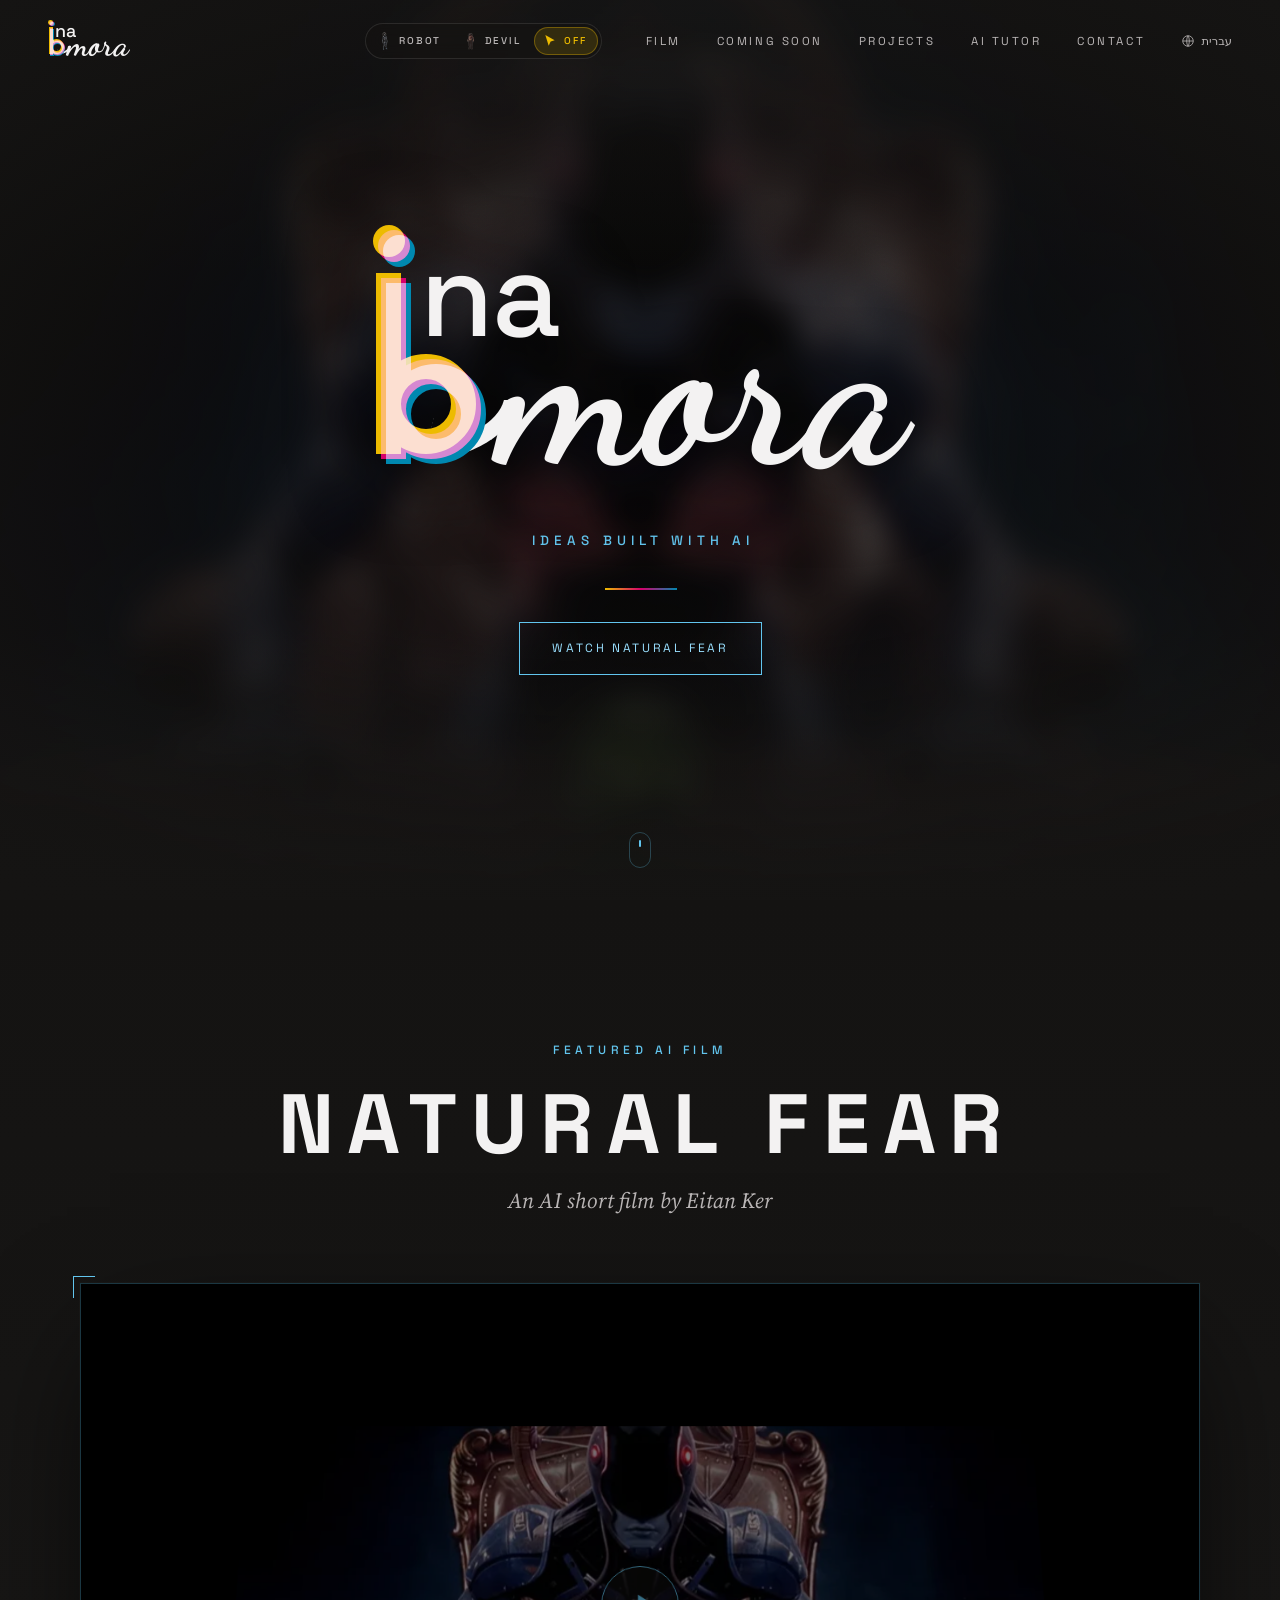
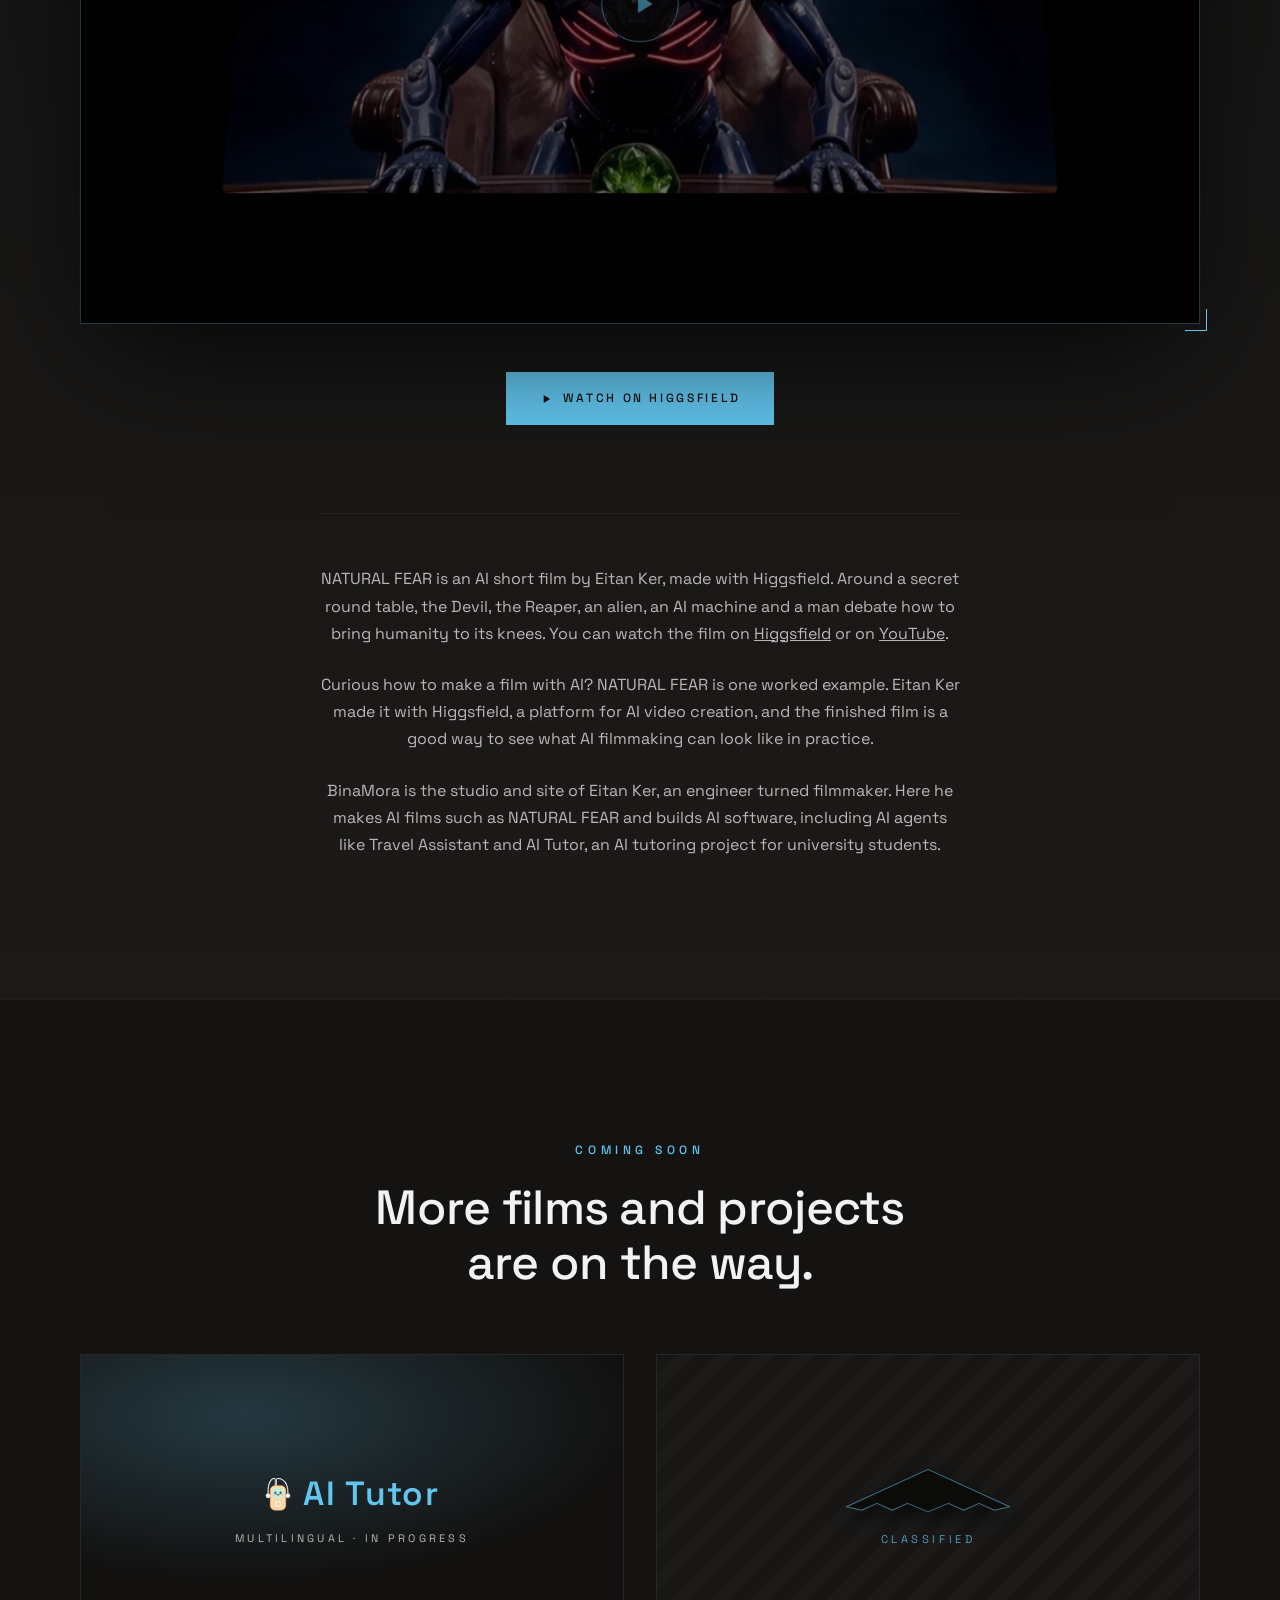
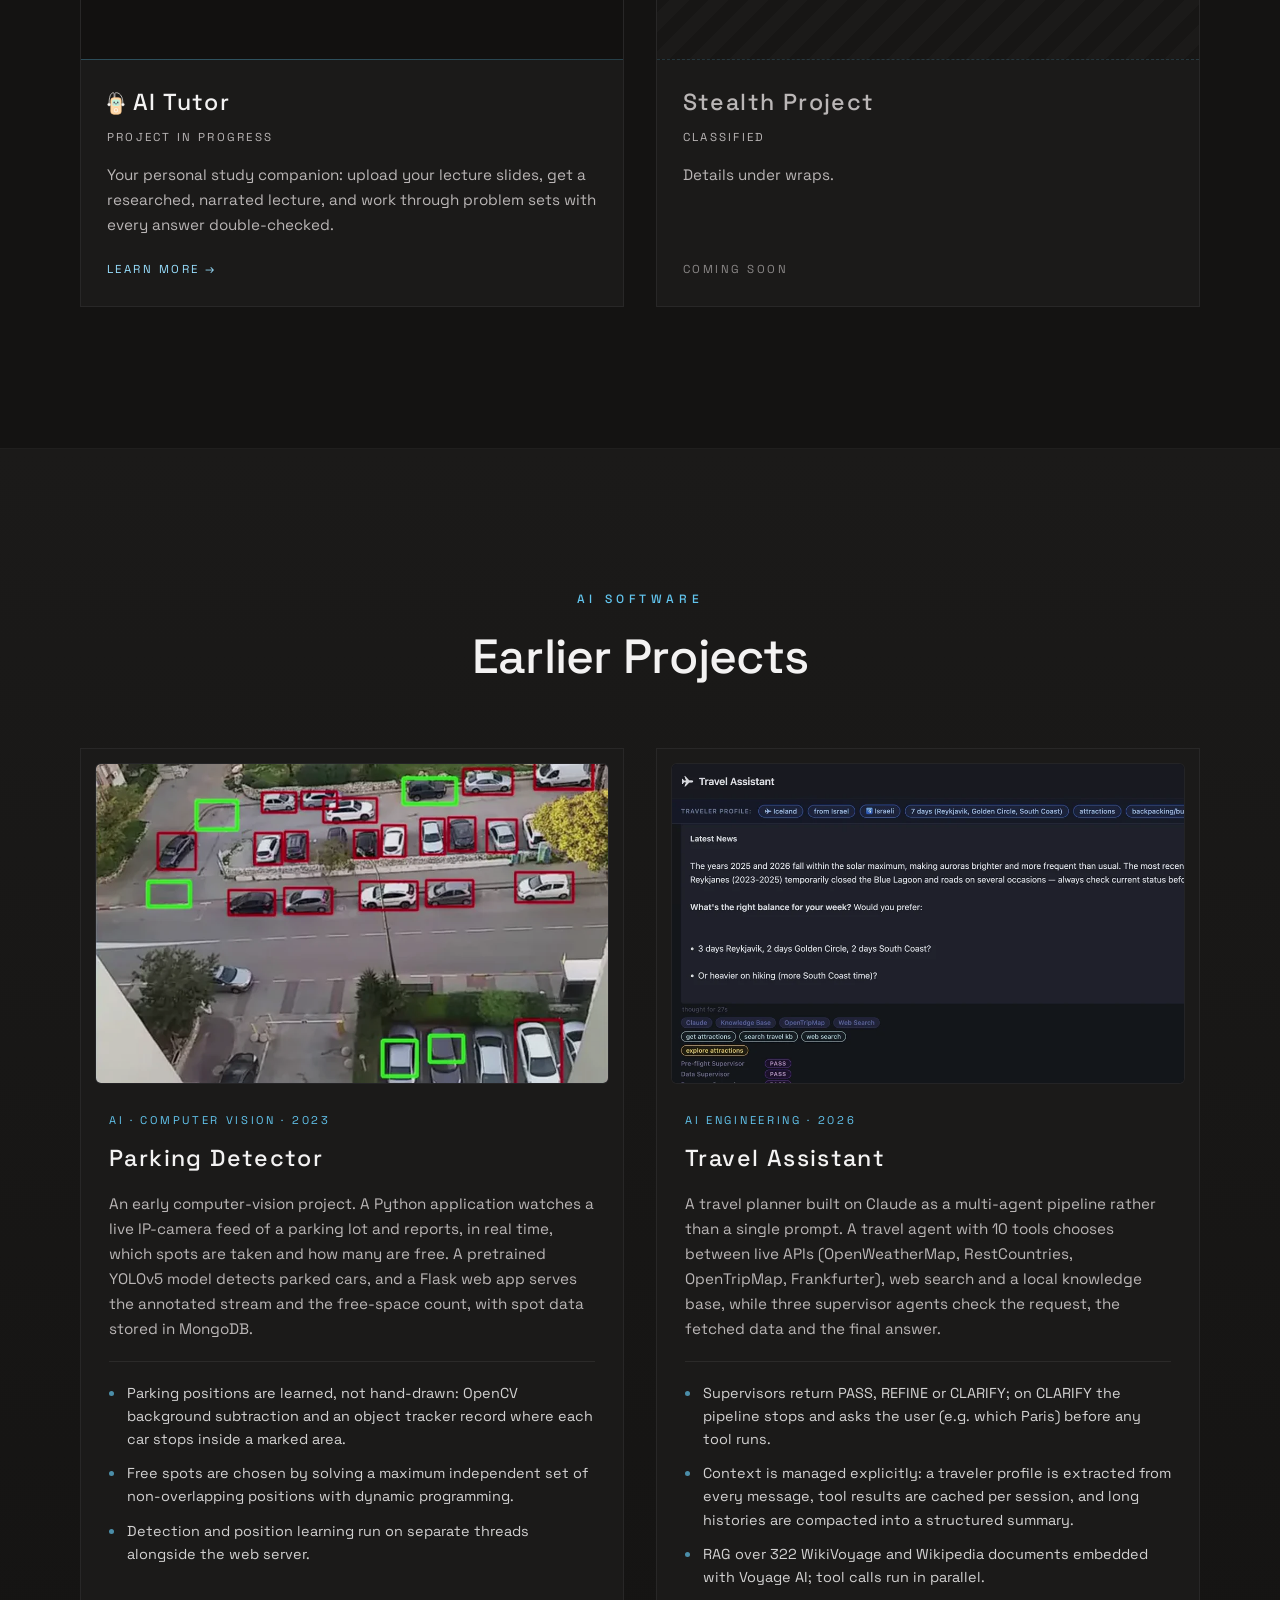
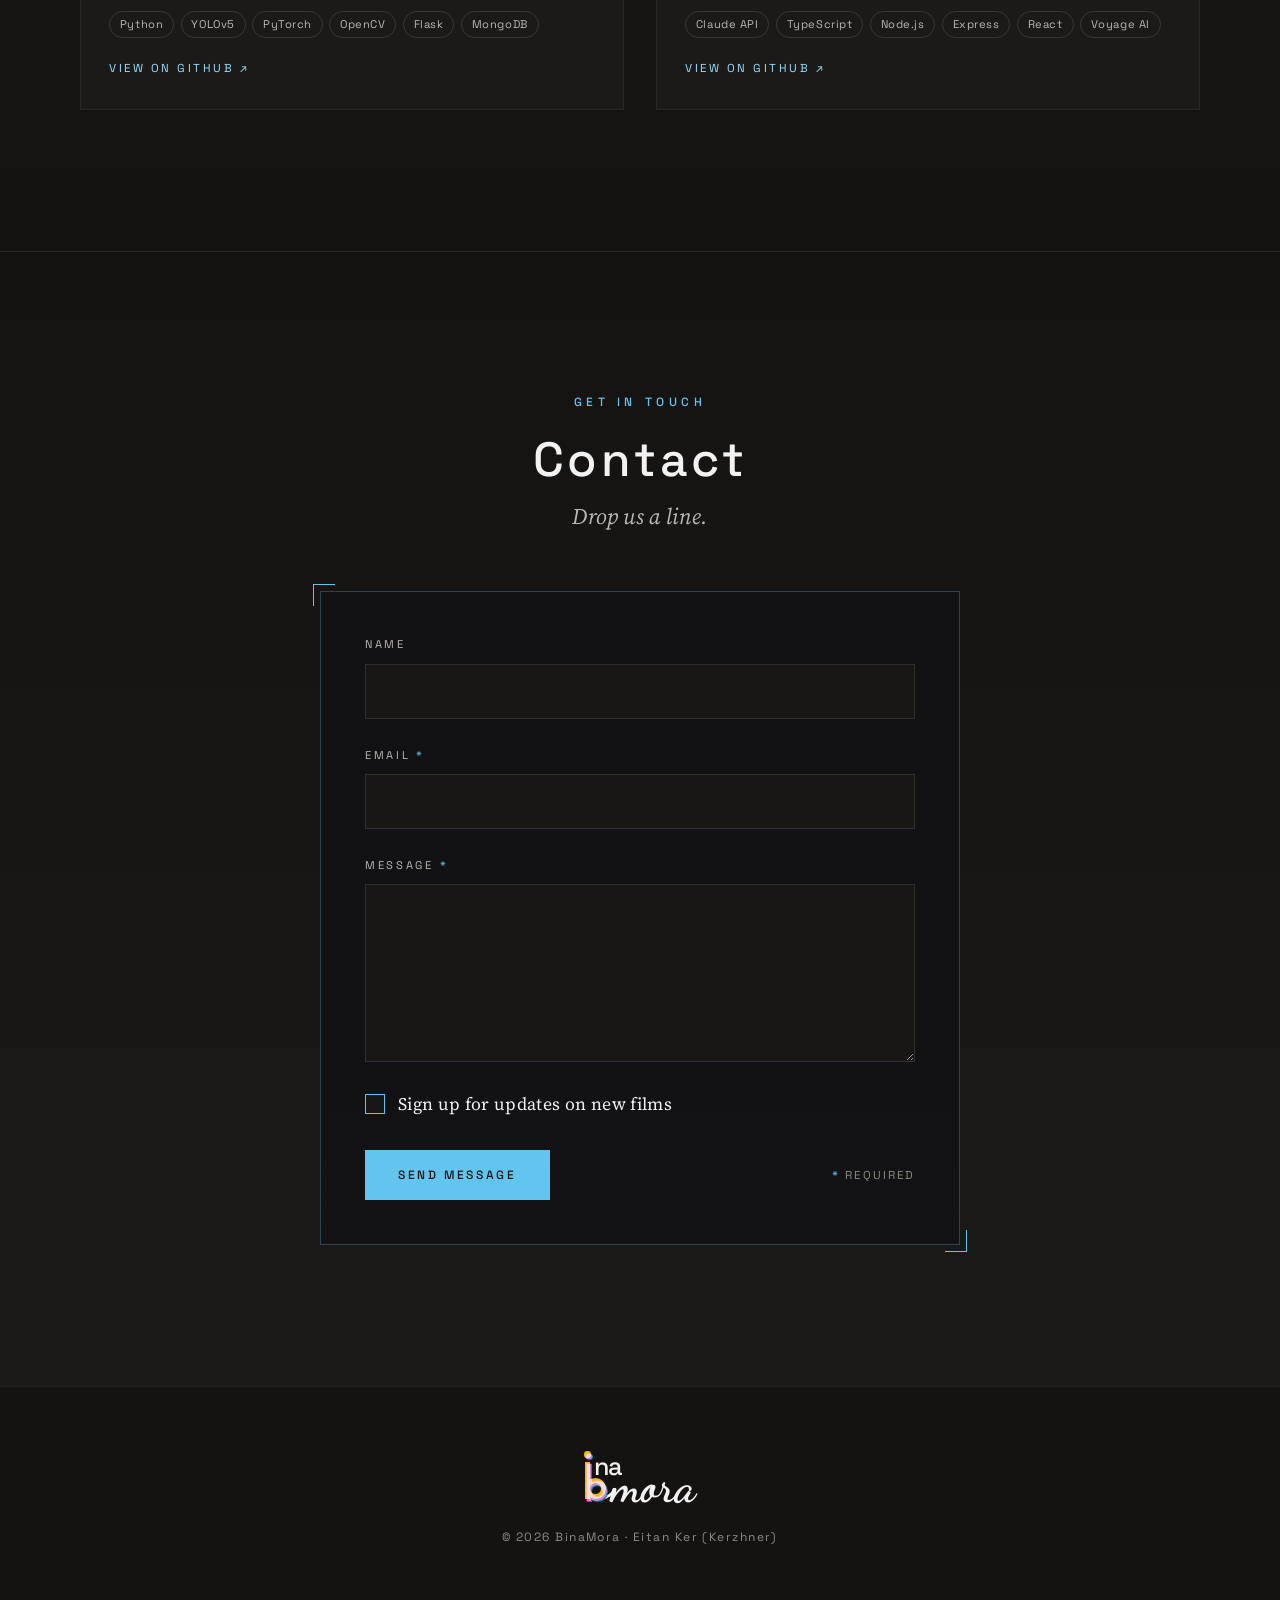
==== index.html @ e1a24198 "Replace background robot model (new GLB + poster), bump cache-bust" ====
<!DOCTYPE html>
<html lang="en">
<head>
  <meta charset="utf-8">
  <meta name="viewport" content="width=device-width, initial-scale=1">
  <title>BinaMora | Ideas built with AI</title>
  <meta name="description" content="BinaMora by Eitan Ker: AI films and software. Watch NATURAL FEAR, an AI short film, and explore AI Tutor and other AI projects.">
  <meta name="author" content="Eitan Ker">
  <meta name="theme-color" content="#141312">
  <link rel="canonical" href="https://binamora.com/">
  <link rel="alternate" hreflang="en" href="https://binamora.com/">
  <link rel="alternate" hreflang="he" href="https://binamora.com/he/">
  <link rel="alternate" hreflang="x-default" href="https://binamora.com/">
  <link rel="icon" href="/favicon.ico" sizes="48x48">
  <link rel="icon" type="image/png" sizes="48x48" href="/assets/icons/favicon-48.png">
  <link rel="icon" type="image/png" sizes="96x96" href="/assets/icons/favicon-96.png">
  <link rel="icon" type="image/png" sizes="192x192" href="/assets/icons/favicon-192.png">
  <link rel="icon" type="image/svg+xml" href="/favicon.svg">
  <link rel="apple-touch-icon" sizes="180x180" href="/apple-touch-icon.png">

  <!-- Open Graph / social -->
  <meta property="og:type" content="website">
  <meta property="og:site_name" content="BinaMora">
  <meta property="og:title" content="BinaMora | Ideas built with AI">
  <meta property="og:description" content="BinaMora by Eitan Ker: AI films and software. Watch NATURAL FEAR, an AI short film, and explore AI Tutor and other AI projects.">
  <meta property="og:url" content="https://binamora.com/">
  <meta property="og:locale" content="en_US">
  <meta property="og:locale:alternate" content="he_IL">
  <meta property="og:image" content="https://binamora.com/assets/og-natural-fear.jpg">
  <meta property="og:image:secure_url" content="https://binamora.com/assets/og-natural-fear.jpg">
  <meta property="og:image:type" content="image/jpeg">
  <meta property="og:image:width" content="1200">
  <meta property="og:image:height" content="630">
  <meta property="og:image:alt" content="Still from NATURAL FEAR, an AI short film by Eitan Ker">
  <meta name="twitter:card" content="summary_large_image">
  <meta name="twitter:title" content="BinaMora | Ideas built with AI">
  <meta name="twitter:description" content="BinaMora by Eitan Ker: AI films and software. Watch NATURAL FEAR, an AI short film, and explore AI Tutor and other AI projects.">
  <meta name="twitter:image" content="https://binamora.com/assets/og-natural-fear.jpg">
  <meta name="twitter:image:alt" content="Still from NATURAL FEAR, an AI short film by Eitan Ker">

  <script type="application/ld+json">
{
  "@context": "https://schema.org",
  "@graph": [
    {
      "@type": "Person",
      "@id": "https://binamora.com/#eitan-ker",
      "name": "Eitan Ker",
      "alternateName": "Eitan Kerzhner",
      "url": "https://binamora.com/",
      "jobTitle": "Filmmaker",
      "sameAs": [
        "https://www.youtube.com/@eitankerzhner1097"
      ]
    },
    {
      "@type": "WebSite",
      "@id": "https://binamora.com/#website",
      "name": "BinaMora",
      "url": "https://binamora.com/",
      "author": {
        "@id": "https://binamora.com/#eitan-ker"
      },
      "publisher": {
        "@id": "https://binamora.com/#org"
      },
      "alternateName": "BinaMora | Ideas built with AI",
      "description": "BinaMora by Eitan Ker: AI films and software. Watch NATURAL FEAR, an AI short film, and explore AI Tutor and other AI projects.",
      "inLanguage": "en"
    },
    {
      "@type": "Organization",
      "@id": "https://binamora.com/#org",
      "name": "BinaMora",
      "url": "https://binamora.com/",
      "logo": {
        "@type": "ImageObject",
        "url": "https://binamora.com/icon-512.png",
        "width": 512,
        "height": 512
      },
      "founder": {
        "@id": "https://binamora.com/#eitan-ker"
      },
      "alternateName": "BinaMora | Ideas built with AI",
      "description": "BinaMora by Eitan Ker: AI films and software. Watch NATURAL FEAR, an AI short film, and explore AI Tutor and other AI projects.",
      "slogan": "Ideas built with AI"
    },
    {
      "@type": "Movie",
      "@id": "https://binamora.com/#natural-fear",
      "name": "NATURAL FEAR",
      "description": "Around a secret round table, the Devil, the Reaper, an alien, an AI machine, and a man debate how to bring humanity to its knees.",
      "url": "https://binamora.com/#film",
      "image": ["https://binamora.com/assets/og-natural-fear.jpg", "https://binamora.com/assets/natural-fear-alien.webp"],
      "director": {
        "@id": "https://binamora.com/#eitan-ker"
      },
      "sameAs": [
        "https://www.youtube.com/watch?v=sox4ZaUPzsg"
      ],
      "video": {
        "@id": "https://binamora.com/#natural-fear-video"
      }
    },
    {
      "@type": "VideoObject",
      "@id": "https://binamora.com/#natural-fear-video",
      "name": "NATURAL FEAR",
      "description": "Around a secret round table, the Devil, the Reaper, an alien, an AI machine, and a man debate how to bring humanity to its knees.",
      "thumbnailUrl": [
        "https://binamora.com/assets/og-natural-fear.jpg",
        "https://binamora.com/assets/natural-fear-alien.webp"
      ],
      "uploadDate": "2026-09-13T09:52:31+00:00",
      "embedUrl": "https://www.youtube.com/embed/sox4ZaUPzsg",
      "url": "https://www.youtube.com/watch?v=sox4ZaUPzsg",
      "creator": {
        "@id": "https://binamora.com/#eitan-ker"
      }
    },
    {
      "@type": "SoftwareSourceCode",
      "@id": "https://binamora.com/#parking-detector",
      "name": "Parking Detector",
      "description": "Real-time parking spot detection with YOLOv5 and OpenCV on a live IP-camera feed, with a Flask web app and MongoDB storage.",
      "codeRepository": "https://github.com/eitan-ker/Parking-Detector",
      "programmingLanguage": "Python",
      "dateCreated": "2023-01-13",
      "image": "https://binamora.com/assets/projects/parking-detector.webp",
      "author": {
        "@id": "https://binamora.com/#eitan-ker"
      }
    },
    {
      "@type": "SoftwareSourceCode",
      "@id": "https://binamora.com/#travel-assistant",
      "name": "Travel Assistant",
      "description": "Multi-agent travel planning assistant built on Claude, with supervisor agents, live API tools, a RAG knowledge base, session memory and history compaction.",
      "codeRepository": "https://github.com/eitan-ker/travel-assistant",
      "programmingLanguage": "TypeScript",
      "dateCreated": "2026-05-31",
      "image": "https://binamora.com/assets/projects/travel-assistant.webp",
      "author": {
        "@id": "https://binamora.com/#eitan-ker"
      }
    }
  ]
}
  </script>

  <link rel="preconnect" href="https://fonts.googleapis.com">
  <link rel="preconnect" href="https://fonts.gstatic.com" crossorigin>
  <link href="https://fonts.googleapis.com/css2?family=Space+Grotesk:wght@400;500;700&family=Source+Serif+4:ital,wght@1,400&display=swap" rel="stylesheet">
  <!-- Logo script face, subset to the four letters it draws -->
  <link href="https://fonts.googleapis.com/css2?family=Dancing+Script:wght@700&text=mora&display=block" rel="stylesheet">
  <link rel="stylesheet" href="styles.css">
  <link rel="stylesheet" href="assets/bg/bg.css">
</head>
<body>
  <a class="skip" href="#film">Skip to film</a>

  <header class="nav" id="nav">
    <!-- BinaMora logo (lockup "Layers · Dancing Script", reversed for dark backgrounds). Scales with --bm (1px = size 100). -->
    <a class="nav__brand" href="#top" aria-label="BinaMora home"><span class="bm-logo bm-logo--nav"><span class="bm-logo__mark" aria-hidden="true" style="display:inline-flex;align-items:baseline;font-family:'Space Grotesk',sans-serif;line-height:1;font-size:calc(var(--bm)*100);color:#f3f2f2"><span style="position:relative;z-index:1;flex:none;width:calc(var(--bm)*50);height:calc(var(--bm)*114.4);margin-right:calc(var(--bm)*7)"><span style="position:absolute;left:calc(var(--bm)*-2.5);bottom:calc(var(--bm)*2.5);width:calc(var(--bm)*50);height:calc(var(--bm)*90.4);mix-blend-mode:screen"><span style="position:absolute;left:0;bottom:0;width:calc(var(--bm)*12.5);height:calc(var(--bm)*90.4);background:#edbb00"></span><span style="position:absolute;left:0;bottom:0;width:calc(var(--bm)*50);height:calc(var(--bm)*50);border:calc(var(--bm)*12.5) solid #edbb00;border-radius:50%;box-sizing:border-box;background:transparent"></span></span><span style="position:absolute;left:0;bottom:0;width:calc(var(--bm)*50);height:calc(var(--bm)*90.4);mix-blend-mode:screen"><span style="position:absolute;left:0;bottom:0;width:calc(var(--bm)*12.5);height:calc(var(--bm)*90.4);background:#d6006c"></span><span style="position:absolute;left:0;bottom:0;width:calc(var(--bm)*50);height:calc(var(--bm)*50);border:calc(var(--bm)*12.5) solid #d6006c;border-radius:50%;box-sizing:border-box;background:transparent"></span></span><span style="position:absolute;left:calc(var(--bm)*2.5);bottom:calc(var(--bm)*-2.5);width:calc(var(--bm)*50);height:calc(var(--bm)*90.4);mix-blend-mode:screen"><span style="position:absolute;left:0;bottom:0;width:calc(var(--bm)*12.5);height:calc(var(--bm)*90.4);background:#0088b0"></span><span style="position:absolute;left:0;bottom:0;width:calc(var(--bm)*50);height:calc(var(--bm)*50);border:calc(var(--bm)*12.5) solid #0088b0;border-radius:50%;box-sizing:border-box;background:transparent"></span></span><span style="position:absolute;left:calc(var(--bm)*19.5);bottom:calc(var(--bm)*51.76);font-size:calc(var(--bm)*60);font-weight:500;letter-spacing:-0.02em;line-height:1">na</span><span style="position:absolute;left:calc(var(--bm)*-4.25);bottom:calc(var(--bm)*100.9);width:calc(var(--bm)*16);height:calc(var(--bm)*16);border-radius:50%;background:#edbb00;mix-blend-mode:screen"></span><span style="position:absolute;left:calc(var(--bm)*-1.75);bottom:calc(var(--bm)*98.4);width:calc(var(--bm)*16);height:calc(var(--bm)*16);border-radius:50%;background:#d6006c;mix-blend-mode:screen"></span><span style="position:absolute;left:calc(var(--bm)*0.75);bottom:calc(var(--bm)*95.9);width:calc(var(--bm)*16);height:calc(var(--bm)*16);border-radius:50%;background:#0088b0;mix-blend-mode:screen"></span></span><span style="position:relative;display:inline-block;flex:none;width:0;height:calc(var(--bm)*50);z-index:0"><span style="position:absolute;left:calc(var(--bm)*-36);bottom:calc(var(--bm)*-0.4);width:calc(var(--bm)*42);height:calc(var(--bm)*30);border-bottom:calc(var(--bm)*9.375) solid #f3f2f2;border-right:calc(var(--bm)*9.375) solid #f3f2f2;border-radius:0 0 calc(var(--bm)*42) 0 / 0 0 calc(var(--bm)*30) 0;box-sizing:border-box;transform:skewX(-14deg);transform-origin:bottom left"></span></span><span style="font-family:'Dancing Script', cursive;font-size:calc(var(--bm)*110);font-weight:700;line-height:1;color:#f3f2f2;margin-left:calc(var(--bm)*2);position:relative;z-index:0;letter-spacing:0">mora</span></span></span></a>
    <nav class="nav__links" aria-label="Main">
      <a href="#film">Film</a>
      <a href="#coming-soon">Coming Soon</a>
      <a href="#projects">Projects</a>
      <a href="tutor/">AI Tutor</a>
      <a href="#contact">Contact</a>
      <a class="lang-switch" href="/he/" hreflang="he" lang="he" aria-label="עבור לעברית"><svg class="lang-switch__globe" viewBox="0 0 24 24" aria-hidden="true"><circle cx="12" cy="12" r="9"/><path d="M3 12h18M12 3c3 3.5 3 14.5 0 18M12 3c-3 3.5-3 14.5 0 18"/></svg>עברית</a>
    </nav>
  </header>

  <main id="top">
    <!-- ============ HERO ============ -->
    <section class="hero">
      <div class="hero__bg" aria-hidden="true"></div>
      <div class="hero__vignette" aria-hidden="true"></div>
      <div class="grain" aria-hidden="true"></div>
      <div class="hero__content">
        <h1 class="wordmark reveal"><span class="visually-hidden">BinaMora | AI films and software by Eitan Ker</span><span class="bm-logo bm-logo--hero"><span class="bm-logo__mark" aria-hidden="true" style="display:inline-flex;align-items:baseline;font-family:'Space Grotesk',sans-serif;line-height:1;font-size:calc(var(--bm)*100);color:#f3f2f2"><span style="position:relative;z-index:1;flex:none;width:calc(var(--bm)*50);height:calc(var(--bm)*114.4);margin-right:calc(var(--bm)*7)"><span style="position:absolute;left:calc(var(--bm)*-2.5);bottom:calc(var(--bm)*2.5);width:calc(var(--bm)*50);height:calc(var(--bm)*90.4);mix-blend-mode:screen"><span style="position:absolute;left:0;bottom:0;width:calc(var(--bm)*12.5);height:calc(var(--bm)*90.4);background:#edbb00"></span><span style="position:absolute;left:0;bottom:0;width:calc(var(--bm)*50);height:calc(var(--bm)*50);border:calc(var(--bm)*12.5) solid #edbb00;border-radius:50%;box-sizing:border-box;background:transparent"></span></span><span style="position:absolute;left:0;bottom:0;width:calc(var(--bm)*50);height:calc(var(--bm)*90.4);mix-blend-mode:screen"><span style="position:absolute;left:0;bottom:0;width:calc(var(--bm)*12.5);height:calc(var(--bm)*90.4);background:#d6006c"></span><span style="position:absolute;left:0;bottom:0;width:calc(var(--bm)*50);height:calc(var(--bm)*50);border:calc(var(--bm)*12.5) solid #d6006c;border-radius:50%;box-sizing:border-box;background:transparent"></span></span><span style="position:absolute;left:calc(var(--bm)*2.5);bottom:calc(var(--bm)*-2.5);width:calc(var(--bm)*50);height:calc(var(--bm)*90.4);mix-blend-mode:screen"><span style="position:absolute;left:0;bottom:0;width:calc(var(--bm)*12.5);height:calc(var(--bm)*90.4);background:#0088b0"></span><span style="position:absolute;left:0;bottom:0;width:calc(var(--bm)*50);height:calc(var(--bm)*50);border:calc(var(--bm)*12.5) solid #0088b0;border-radius:50%;box-sizing:border-box;background:transparent"></span></span><span style="position:absolute;left:calc(var(--bm)*19.5);bottom:calc(var(--bm)*51.76);font-size:calc(var(--bm)*60);font-weight:500;letter-spacing:-0.02em;line-height:1">na</span><span style="position:absolute;left:calc(var(--bm)*-4.25);bottom:calc(var(--bm)*100.9);width:calc(var(--bm)*16);height:calc(var(--bm)*16);border-radius:50%;background:#edbb00;mix-blend-mode:screen"></span><span style="position:absolute;left:calc(var(--bm)*-1.75);bottom:calc(var(--bm)*98.4);width:calc(var(--bm)*16);height:calc(var(--bm)*16);border-radius:50%;background:#d6006c;mix-blend-mode:screen"></span><span style="position:absolute;left:calc(var(--bm)*0.75);bottom:calc(var(--bm)*95.9);width:calc(var(--bm)*16);height:calc(var(--bm)*16);border-radius:50%;background:#0088b0;mix-blend-mode:screen"></span></span><span style="position:relative;display:inline-block;flex:none;width:0;height:calc(var(--bm)*50);z-index:0"><span style="position:absolute;left:calc(var(--bm)*-36);bottom:calc(var(--bm)*-0.4);width:calc(var(--bm)*42);height:calc(var(--bm)*30);border-bottom:calc(var(--bm)*9.375) solid #f3f2f2;border-right:calc(var(--bm)*9.375) solid #f3f2f2;border-radius:0 0 calc(var(--bm)*42) 0 / 0 0 calc(var(--bm)*30) 0;box-sizing:border-box;transform:skewX(-14deg);transform-origin:bottom left"></span></span><span style="font-family:'Dancing Script', cursive;font-size:calc(var(--bm)*110);font-weight:700;line-height:1;color:#f3f2f2;margin-left:calc(var(--bm)*2);position:relative;z-index:0;letter-spacing:0">mora</span></span></span></h1>
        <p class="eyebrow hero__tagline reveal">Ideas built with AI</p>
        <div class="rule reveal" aria-hidden="true"></div>
        <a class="btn btn--ghost reveal" href="#film">Watch Natural Fear</a>
      </div>
      <a class="scroll-cue" href="#film" aria-label="Scroll to featured film"><span></span></a>
    </section>

    <!-- ============ FEATURED FILM ============ -->
    <section class="section film" id="film">
      <div class="container">
        <p class="eyebrow reveal">Featured AI Film</p>
        <h2 class="film__title reveal">NATURAL FEAR</h2>
        <p class="film__meta reveal">An AI short film by Eitan Ker</p>

        <div class="video reveal">
          <a class="video__frame video__poster" href="https://higgsfield.ai/@heytank/projects/natural-fear" target="_blank" rel="noopener" aria-label="Watch NATURAL FEAR on Higgsfield">
            <img src="assets/natural-fear-alien.webp" alt="Still from NATURAL FEAR, a short film by Eitan Ker" width="1133" height="638" loading="lazy">
            <span class="video__play" aria-hidden="true"><svg viewBox="0 0 24 24"><path d="M8 5v14l11-7z"/></svg></span>
          </a>
        </div>
        <div class="film__actions reveal">
          <a class="btn btn--solid" href="https://higgsfield.ai/@heytank/projects/natural-fear" target="_blank" rel="noopener">
            <svg viewBox="0 0 24 24" aria-hidden="true"><path d="M8 5v14l11-7z"/></svg>
            Watch on Higgsfield
          </a>
        </div>

        <div class="container film__actions contact__inner">
          <p class="project__desc reveal">NATURAL FEAR is an AI short film by Eitan Ker, made with Higgsfield. Around a secret round table, the Devil, the Reaper, an alien, an AI machine and a man debate how to bring humanity to its knees. You can watch the film on <a href="https://higgsfield.ai/@heytank/projects/natural-fear" target="_blank" rel="noopener">Higgsfield</a> or on <a href="https://www.youtube.com/watch?v=sox4ZaUPzsg" target="_blank" rel="noopener">YouTube</a>.</p>
          <p class="project__desc reveal">Curious how to make a film with AI? NATURAL FEAR is one worked example. Eitan Ker made it with Higgsfield, a platform for AI video creation, and the finished film is a good way to see what AI filmmaking can look like in practice.</p>
          <p class="project__desc reveal">BinaMora is the studio and site of Eitan Ker, an engineer turned filmmaker. Here he makes AI films such as NATURAL FEAR and builds AI software, including AI agents like Travel Assistant and AI Tutor, an AI tutoring project for university students.</p>
        </div>
      </div>
    </section>


    <!-- ============ COMING SOON / FILMS GRID ============ -->
    <section class="section soon" id="coming-soon">
      <div class="container">
        <p class="eyebrow reveal">Coming Soon</p>
        <h2 class="section__title reveal">More films and projects are on the way.</h2>

        <!--
          FILMS GRID
          To add a film, copy one <article class="card"> block below and edit it.
          - Released film: use class="card", set the thumbnail URL
            (a local still in assets/, e.g. assets/film-still.webp), title, line and link.
          - Placeholder: use class="card card--placeholder" (no image needed).
          The grid automatically reflows (1 column on mobile, up to 3 on desktop).
        -->
        <div class="films-grid">


          <!-- Project card: AI TUTOR -->
          <article class="card card--project reveal">
            <a class="card__link" href="tutor/">
              <div class="card__media"><span class="card__mark card__mark--icon"><img class="card__icon" src="assets/icons/ai-tutor-bot.svg" alt="" aria-hidden="true" width="15" height="20"><span>AI Tutor</span></span><span class="card__tag">Multilingual · In progress</span></div>
              <div class="card__body">
                <h3 class="card__title card__title--icon"><img class="card__icon" src="assets/icons/ai-tutor-bot.svg" alt="" aria-hidden="true" width="15" height="20"><span>AI Tutor</span></h3>
                <p class="card__line">Project in progress</p>
                <p class="card__desc">Your personal study companion: upload your lecture slides, get a researched, narrated lecture, and work through problem sets with every answer double-checked.</p>
                <span class="card__cta">Learn more <span aria-hidden="true">&rarr;</span></span>
              </div>
            </a>
          </article>

          <!-- Placeholder card: STEALTH PROJECT -->
          <article class="card card--placeholder card--stealth reveal">
            <div class="card__media">
              <svg class="card__stealth" viewBox="0 0 200 60" aria-hidden="true"><path d="M100 4 L196 48 L178 52 L160 44 L142 52 L124 44 L100 54 L76 44 L58 52 L40 44 L22 52 L4 48 Z"/></svg>
              <span>Classified</span>
            </div>
            <div class="card__body">
              <h3 class="card__title">Stealth Project</h3>
              <p class="card__line">Classified</p>
              <p class="card__desc">Details under wraps.</p>
              <p class="card__foot">Coming soon</p>
            </div>
          </article>

          <!-- ADD NEW FILM CARDS ABOVE THIS LINE -->
        </div>
      </div>
    </section>

    <!-- ============ EARLIER PROJECTS ============ -->
    <section class="section projects" id="projects" aria-labelledby="projects-title">
      <div class="container">
        <p class="eyebrow reveal">AI Software</p>
        <h2 class="section__title reveal" id="projects-title">Earlier Projects</h2>

        <div class="projects-grid">

          <!-- Project: PARKING DETECTOR -->
          <article class="card project reveal">
            <a class="card__link" href="https://github.com/eitan-ker/Parking-Detector" target="_blank" rel="noopener">
              <div class="project__media project__media--parking">
                <img src="assets/projects/parking-detector-feed.webp" alt="Parking Detector camera feed: occupied parking spots boxed in red by the YOLOv5 model, free spots boxed in green" width="960" height="600" loading="lazy">
              </div>
              <div class="card__body project__body">
                <p class="project__tag">AI · Computer Vision · 2023</p>
                <h3 class="card__title">Parking Detector</h3>
                <p class="project__desc">An early computer-vision project. A Python application watches a live IP-camera feed of a parking lot and reports, in real time, which spots are taken and how many are free. A pretrained YOLOv5 model detects parked cars, and a Flask web app serves the annotated stream and the free-space count, with spot data stored in MongoDB.</p>
                <ul class="project__points">
                  <li>Parking positions are learned, not hand-drawn: OpenCV background subtraction and an object tracker record where each car stops inside a marked area.</li>
                  <li>Free spots are chosen by solving a maximum independent set of non-overlapping positions with dynamic programming.</li>
                  <li>Detection and position learning run on separate threads alongside the web server.</li>
                </ul>
                <ul class="project__chips" aria-label="Tech stack">
                  <li>Python</li><li>YOLOv5</li><li>PyTorch</li><li>OpenCV</li><li>Flask</li><li>MongoDB</li>
                </ul>
                <span class="project__cta">View on GitHub <span aria-hidden="true">↗</span></span>
              </div>
            </a>
          </article>

          <!-- Project: TRAVEL ASSISTANT -->
          <article class="card project reveal">
            <a class="card__link" href="https://github.com/eitan-ker/travel-assistant" target="_blank" rel="noopener">
              <div class="project__media project__media--travel">
                <img src="assets/projects/travel-assistant.webp" alt="Travel Assistant chat interface showing a traveler profile, an Iceland trip answer, data-source tags and supervisor PASS badges" width="1200" height="600" loading="lazy">
              </div>
              <div class="card__body project__body">
                <p class="project__tag">AI Engineering · 2026</p>
                <h3 class="card__title">Travel Assistant</h3>
                <p class="project__desc">A travel planner built on Claude as a multi-agent pipeline rather than a single prompt. A travel agent with 10 tools chooses between live APIs (OpenWeatherMap, RestCountries, OpenTripMap, Frankfurter), web search and a local knowledge base, while three supervisor agents check the request, the fetched data and the final answer.</p>
                <ul class="project__points">
                  <li>Supervisors return PASS, REFINE or CLARIFY; on CLARIFY the pipeline stops and asks the user (e.g. which Paris) before any tool runs.</li>
                  <li>Context is managed explicitly: a traveler profile is extracted from every message, tool results are cached per session, and long histories are compacted into a structured summary.</li>
                  <li>RAG over 322 WikiVoyage and Wikipedia documents embedded with Voyage AI; tool calls run in parallel.</li>
                </ul>
                <ul class="project__chips" aria-label="Tech stack">
                  <li>Claude API</li><li>TypeScript</li><li>Node.js</li><li>Express</li><li>React</li><li>Voyage AI</li>
                </ul>
                <span class="project__cta">View on GitHub <span aria-hidden="true">↗</span></span>
              </div>
            </a>
          </article>

        </div>
      </div>
    </section>

    <!-- ============ CONTACT ============ -->
    <section class="section contact" id="contact" aria-labelledby="contact-title">
      <div class="container contact__inner">
        <p class="eyebrow reveal">Get in Touch</p>
        <h2 class="section__title contact__title reveal" id="contact-title">Contact</h2>
        <p class="contact__lede reveal">Drop us a line.</p>

        <!--
          Contact form — delivered by FormSubmit (https://formsubmit.co) to eizzker@gmail.com.
          With JS: main.js posts JSON to the AJAX endpoint and shows an inline status message.
          Without JS: the browser does a normal POST to the action URL below.
        -->
        <form class="contact-form reveal" id="contact-form"
              action="https://formsubmit.co/eizzker@gmail.com" method="POST"
              data-ajax="https://formsubmit.co/ajax/eizzker@gmail.com" novalidate>
          <input type="hidden" name="_subject" value="[BINAMORA] - New message from binamora.com">
          <input type="hidden" name="_template" value="table">
          <input type="hidden" name="_captcha" value="false">
          <!-- Honeypot: humans never see or fill this -->
          <div class="contact-form__hp" aria-hidden="true">
            <label for="cf-honey">Leave this field empty</label>
            <input type="text" id="cf-honey" name="_honey" tabindex="-1" autocomplete="off">
          </div>

          <div class="field">
            <label for="cf-name">Name</label>
            <input type="text" id="cf-name" name="name" autocomplete="name" maxlength="120">
          </div>

          <div class="field">
            <label for="cf-email">Email <span class="req" aria-hidden="true">*</span></label>
            <input type="email" id="cf-email" name="email" autocomplete="email" required aria-required="true" aria-describedby="cf-email-err">
            <p class="field__error" id="cf-email-err" hidden></p>
          </div>

          <div class="field">
            <label for="cf-message">Message <span class="req" aria-hidden="true">*</span></label>
            <textarea id="cf-message" name="message" rows="6" required aria-required="true" aria-describedby="cf-message-err"></textarea>
            <p class="field__error" id="cf-message-err" hidden></p>
          </div>

          <div class="field field--check">
            <input type="checkbox" id="cf-updates" name="Updates signup" value="Yes">
            <label for="cf-updates">Sign up for updates on new films</label>
          </div>

          <div class="contact-form__actions">
            <button type="submit" class="btn btn--solid contact-form__submit">Send Message</button>
            <p class="contact-form__note"><span aria-hidden="true">*</span> Required</p>
          </div>

          <p class="contact-form__status" id="cf-status" role="status" aria-live="polite" tabindex="-1" hidden></p>
        </form>
      </div>
    </section>
  </main>

  <footer class="footer">
    <div class="footer__brand"><span class="visually-hidden">BinaMora</span><span class="bm-logo bm-logo--footer"><span class="bm-logo__mark" aria-hidden="true" style="display:inline-flex;align-items:baseline;font-family:'Space Grotesk',sans-serif;line-height:1;font-size:calc(var(--bm)*100);color:#f3f2f2"><span style="position:relative;z-index:1;flex:none;width:calc(var(--bm)*50);height:calc(var(--bm)*114.4);margin-right:calc(var(--bm)*7)"><span style="position:absolute;left:calc(var(--bm)*-2.5);bottom:calc(var(--bm)*2.5);width:calc(var(--bm)*50);height:calc(var(--bm)*90.4);mix-blend-mode:screen"><span style="position:absolute;left:0;bottom:0;width:calc(var(--bm)*12.5);height:calc(var(--bm)*90.4);background:#edbb00"></span><span style="position:absolute;left:0;bottom:0;width:calc(var(--bm)*50);height:calc(var(--bm)*50);border:calc(var(--bm)*12.5) solid #edbb00;border-radius:50%;box-sizing:border-box;background:transparent"></span></span><span style="position:absolute;left:0;bottom:0;width:calc(var(--bm)*50);height:calc(var(--bm)*90.4);mix-blend-mode:screen"><span style="position:absolute;left:0;bottom:0;width:calc(var(--bm)*12.5);height:calc(var(--bm)*90.4);background:#d6006c"></span><span style="position:absolute;left:0;bottom:0;width:calc(var(--bm)*50);height:calc(var(--bm)*50);border:calc(var(--bm)*12.5) solid #d6006c;border-radius:50%;box-sizing:border-box;background:transparent"></span></span><span style="position:absolute;left:calc(var(--bm)*2.5);bottom:calc(var(--bm)*-2.5);width:calc(var(--bm)*50);height:calc(var(--bm)*90.4);mix-blend-mode:screen"><span style="position:absolute;left:0;bottom:0;width:calc(var(--bm)*12.5);height:calc(var(--bm)*90.4);background:#0088b0"></span><span style="position:absolute;left:0;bottom:0;width:calc(var(--bm)*50);height:calc(var(--bm)*50);border:calc(var(--bm)*12.5) solid #0088b0;border-radius:50%;box-sizing:border-box;background:transparent"></span></span><span style="position:absolute;left:calc(var(--bm)*19.5);bottom:calc(var(--bm)*51.76);font-size:calc(var(--bm)*60);font-weight:500;letter-spacing:-0.02em;line-height:1">na</span><span style="position:absolute;left:calc(var(--bm)*-4.25);bottom:calc(var(--bm)*100.9);width:calc(var(--bm)*16);height:calc(var(--bm)*16);border-radius:50%;background:#edbb00;mix-blend-mode:screen"></span><span style="position:absolute;left:calc(var(--bm)*-1.75);bottom:calc(var(--bm)*98.4);width:calc(var(--bm)*16);height:calc(var(--bm)*16);border-radius:50%;background:#d6006c;mix-blend-mode:screen"></span><span style="position:absolute;left:calc(var(--bm)*0.75);bottom:calc(var(--bm)*95.9);width:calc(var(--bm)*16);height:calc(var(--bm)*16);border-radius:50%;background:#0088b0;mix-blend-mode:screen"></span></span><span style="position:relative;display:inline-block;flex:none;width:0;height:calc(var(--bm)*50);z-index:0"><span style="position:absolute;left:calc(var(--bm)*-36);bottom:calc(var(--bm)*-0.4);width:calc(var(--bm)*42);height:calc(var(--bm)*30);border-bottom:calc(var(--bm)*9.375) solid #f3f2f2;border-right:calc(var(--bm)*9.375) solid #f3f2f2;border-radius:0 0 calc(var(--bm)*42) 0 / 0 0 calc(var(--bm)*30) 0;box-sizing:border-box;transform:skewX(-14deg);transform-origin:bottom left"></span></span><span style="font-family:'Dancing Script', cursive;font-size:calc(var(--bm)*110);font-weight:700;line-height:1;color:#f3f2f2;margin-left:calc(var(--bm)*2);position:relative;z-index:0;letter-spacing:0">mora</span></span></span></div>
    <p class="footer__copy">© 2026 BinaMora · Eitan Ker (Kerzhner)</p>
  </footer>

  <script src="main.js?v=3" defer></script>
  <script src="assets/bg/bg.js?v=6" defer></script>
<!-- Cloudflare Web Analytics --><script defer src='https://static.cloudflareinsights.com/beacon.min.js' data-cf-beacon='{"token": "05b15c5d7b0f4cefab8ba37933cc589b"}'></script><!-- End Cloudflare Web Analytics -->
</body>
</html>
---- styles.css ----
/* BinaMora — styles */
:root{
  /* Palette from the BinaMora logo: warm charcoal ink #201e1d, paper #f3f2f2, CMY layers #edbb00 / #d6006c / #0088b0 (dark-mode tints #62c5ee / #ff458e / #99e0ff) */
  --bg:#141312; --bg-2:#1b1a19; --ink:#f3f2f2; --muted:#bab6b6;
  --accent:#62c5ee; --accent-2:#99e0ff; --line:rgba(98,197,238,.28);
  --c-yellow:#edbb00; --c-magenta:#d6006c; --c-cyan:#0088b0; --hot:#ff458e;
  --display:"Space Grotesk",system-ui,-apple-system,"Segoe UI",Roboto,sans-serif;
  --serif:"Source Serif 4",Georgia,"Times New Roman",serif;
  --sans:"Space Grotesk",system-ui,-apple-system,"Segoe UI",Roboto,sans-serif;
  --max:1120px;
  /* Motion tokens: one easing curve, four durations (micro / state / movement / reveal) */
  --ease:cubic-bezier(.2,.7,.2,1);
  --dur-1:.2s; --dur-2:.3s; --dur-3:.6s; --dur-reveal:.8s;
}
*,*::before,*::after{box-sizing:border-box}
html{scroll-behavior:smooth}
body{margin:0;background:var(--bg);color:var(--ink);font-family:var(--sans);font-weight:400;line-height:1.6;-webkit-font-smoothing:antialiased}
img{max-width:100%;display:block}
a{color:inherit}
.skip{position:absolute;left:-999px;top:0;background:var(--accent);color:#000;padding:.5rem 1rem;z-index:100}
.skip:focus{left:1rem;top:1rem}
:focus-visible{outline:2px solid var(--accent);outline-offset:3px}

/* Logo (markup baked from the BinaMark design file; every size is a multiple of --bm) */
.visually-hidden{position:absolute!important;width:1px;height:1px;margin:-1px;padding:0;overflow:hidden;clip:rect(0 0 0 0);white-space:nowrap;border:0}
.bm-logo{--bm:1px;display:inline-block;isolation:isolate;line-height:1;padding:calc(var(--bm)*3) calc(var(--bm)*2) calc(var(--bm)*3) calc(var(--bm)*5)}
.bm-logo__mark{isolation:isolate}
.bm-logo--nav{--bm:.3px}
.bm-logo--hero{--bm:clamp(1.1px,.3vw,2px);filter:drop-shadow(0 10px 40px rgba(0,0,0,.55))}
.bm-logo--footer{--bm:.42px}

/* Nav */
.nav{position:fixed;inset:0 0 auto;z-index:50;display:flex;justify-content:space-between;align-items:center;padding:1.25rem clamp(1.25rem,4vw,3rem);transition:background var(--dur-2) var(--ease),padding var(--dur-2) var(--ease),border-color var(--dur-2) var(--ease);border-bottom:1px solid transparent}
.nav--solid{background:rgba(20,19,18,.82);backdrop-filter:blur(10px);-webkit-backdrop-filter:blur(10px);padding-block:.85rem;border-color:rgba(255,255,255,.06)}
.nav__brand{display:inline-flex;text-decoration:none;line-height:0}
.nav__links{display:flex;gap:clamp(1rem,3vw,2.25rem)}
.nav__links a{font-size:.72rem;letter-spacing:.22em;text-transform:uppercase;text-decoration:none;color:var(--muted);transition:color var(--dur-2) var(--ease)}
.nav__links a:hover{color:var(--accent-2)}
.nav__links a:focus-visible,.footer__link:focus-visible{outline-color:var(--hot)}

/* Hero */
.hero{position:relative;min-height:100vh;min-height:100svh;display:grid;place-items:center;text-align:center;overflow:hidden;padding:6rem 1.5rem}
.hero__bg{position:absolute;inset:-40px;background:url("assets/natural-fear-alien.webp") center/cover no-repeat,#1b1a19;filter:blur(14px) brightness(.42) saturate(.8);transform:scale(1.08);animation:drift 30s ease-in-out infinite alternate}
.hero__vignette{position:absolute;inset:0;background:radial-gradient(ellipse at center,rgba(20,19,18,.15) 0%,rgba(20,19,18,.7) 65%,var(--bg) 100%),linear-gradient(to bottom,rgba(20,19,18,.5),transparent 30%,transparent 70%,var(--bg))}
.grain{position:absolute;inset:0;pointer-events:none;opacity:.09;mix-blend-mode:overlay;background-image:url("data:image/svg+xml;utf8,<svg xmlns='http://www.w3.org/2000/svg' width='160' height='160'><filter id='n'><feTurbulence type='fractalNoise' baseFrequency='.9' numOctaves='3' stitchTiles='stitch'/></filter><rect width='100%' height='100%' filter='url(%23n)'/></svg>")}
.hero__content{position:relative;z-index:2}
.wordmark{margin:0;line-height:0;display:flex;justify-content:center}
.rule{width:72px;height:2px;background:linear-gradient(90deg,var(--c-yellow),var(--c-magenta),var(--c-cyan));margin:2.25rem auto 2rem}
.hero__subtitle{font-family:var(--serif);font-style:italic;font-size:clamp(1.2rem,2.6vw,1.75rem);color:var(--ink);opacity:.9;margin:0 0 2.5rem;letter-spacing:.04em}
.scroll-cue{position:absolute;bottom:2rem;left:50%;transform:translateX(-50%);z-index:2;width:22px;height:36px;border:1px solid var(--line);border-radius:12px}
.scroll-cue span{position:absolute;left:50%;top:7px;width:2px;height:7px;margin-left:-1px;background:var(--accent);border-radius:2px;animation:cue 2.4s var(--ease) infinite}

.eyebrow{font-size:.75rem;letter-spacing:.38em;text-transform:uppercase;color:var(--accent);margin:0 0 1.25rem;font-weight:500}
.hero__tagline{font-size:clamp(.75rem,1.2vw,.84rem);margin:1.6rem 0 0;padding-left:.38em;text-align:center;opacity:.92}

/* Buttons */
.btn{display:inline-flex;align-items:center;gap:.6rem;padding:1rem 2rem;font-family:var(--sans);font-size:.75rem;letter-spacing:.22em;text-transform:uppercase;text-decoration:none;border:1px solid var(--accent);transition:background-color var(--dur-2) var(--ease),color var(--dur-2) var(--ease),border-color var(--dur-2) var(--ease),transform var(--dur-1) var(--ease)}
.btn svg{width:14px;height:14px;fill:currentColor}
.btn--ghost{color:var(--accent-2);background:transparent}
.btn--ghost:hover{background:var(--accent);color:var(--bg)}
.btn--solid{background:var(--accent);color:var(--bg);font-weight:500}
.btn--solid:hover{background:var(--accent-2);border-color:var(--accent-2)}
.btn:active{transform:translateY(1px)}

/* Sections */
.section{padding:clamp(5.5rem,11vw,9rem) clamp(1.5rem,4vw,3rem)}
.container{max-width:var(--max);margin:0 auto}
.film{text-align:center;background:linear-gradient(var(--bg),var(--bg-2))}
.film__title{font-family:var(--display);font-weight:700;font-size:clamp(2.6rem,7vw,5.25rem);letter-spacing:.16em;margin:0;line-height:1.05;padding-left:.16em;text-wrap:balance}
.film__meta{font-family:var(--serif);font-style:italic;font-size:clamp(1.05rem,2vw,1.35rem);color:var(--muted);margin:1rem 0 clamp(2.75rem,5vw,4rem)}
.video{position:relative;padding:clamp(6px,1vw,12px);border:1px solid var(--line);background:#000;box-shadow:0 40px 120px -30px rgba(0,0,0,.9),0 0 0 1px rgba(255,255,255,.02)}
.video::before,.video::after{content:"";position:absolute;width:22px;height:22px;border:1px solid var(--accent)}
.video::before{top:-8px;left:-8px;border-right:0;border-bottom:0}
.video::after{bottom:-8px;right:-8px;border-left:0;border-top:0}
.video__frame{position:relative;aspect-ratio:16/9;width:100%;background:#000 url("assets/natural-fear-alien.webp") center/cover}
@supports not (aspect-ratio:16/9){.video__frame{height:0;padding-top:56.25%}}
.video__frame iframe{position:absolute;inset:0;width:100%;height:100%;border:0}
.video__poster{display:block;overflow:hidden}
.video__poster img{position:absolute;inset:0;width:100%;height:100%;object-fit:cover;transition:transform var(--dur-3) var(--ease),filter var(--dur-2) var(--ease);filter:brightness(.85)}
.video__poster:hover img{transform:scale(1.03);filter:none}
.video__play{position:absolute;left:50%;top:50%;width:clamp(64px,8vw,92px);height:clamp(64px,8vw,92px);transform:translate(-50%,-50%);border-radius:50%;display:grid;place-items:center;background:rgba(20,19,18,.55);border:1px solid var(--accent);transition:transform var(--dur-2) var(--ease),background-color var(--dur-2) var(--ease)}
.video__play svg{width:42%;height:42%;fill:var(--accent);margin-left:8%}
.video__poster:hover .video__play{transform:translate(-50%,-50%) scale(1.05);background:rgba(98,197,238,.18)}
.film__actions{display:flex;flex-wrap:wrap;gap:1rem;justify-content:center;margin-top:clamp(2rem,4vw,3rem)}
/* Film write-up: set apart from the CTA by a hairline, calmer measure and rhythm */
.film .contact__inner{margin-top:clamp(3.5rem,7vw,5.5rem);padding-top:clamp(2.25rem,4vw,3.25rem);border-top:1px solid rgba(255,255,255,.07);gap:1.5rem}
.film .project__desc{margin:0;font-size:1rem;line-height:1.7}

/* Coming soon / films grid */
.soon{text-align:center;border-top:1px solid rgba(255,255,255,.05)}
.section__title{font-family:var(--display);font-weight:500;letter-spacing:-.015em;font-size:clamp(1.8rem,4.2vw,3rem);line-height:1.15;margin:0 auto clamp(2.5rem,5vw,4rem);max-width:20ch;text-wrap:balance}
.films-grid{display:grid;grid-template-columns:repeat(auto-fit,minmax(min(100%,280px),1fr));gap:clamp(1.25rem,2.5vw,2rem);text-align:left}
.card{background:var(--bg-2);border:1px solid rgba(255,255,255,.06);transition:border-color var(--dur-2) var(--ease),transform var(--dur-3) var(--ease)}
.card:hover{border-color:var(--line);transform:translateY(-3px)}
.card__link{display:block;text-decoration:none}
.card__media{aspect-ratio:16/9;overflow:hidden;background:#0e0e11;display:grid;place-items:center}
.card__media img{width:100%;height:100%;object-fit:cover;filter:saturate(.85) brightness(.9);transition:transform var(--dur-3) var(--ease),filter var(--dur-2) var(--ease)}
.card:hover .card__media img{transform:scale(1.03);filter:none}
.card__body{padding:1.5rem 1.6rem 1.75rem}
.card__title{font-family:var(--display);font-weight:500;font-size:1.45rem;letter-spacing:.06em;margin:0 0 .4rem;text-wrap:balance}
.card__line{margin:0;font-size:.72rem;letter-spacing:.2em;text-transform:uppercase;color:var(--muted)}
.card--placeholder .card__media{background:repeating-linear-gradient(135deg,#171615 0 14px,#1b1a19 14px 28px);border-bottom:1px dashed rgba(98,197,238,.18)}
.card--placeholder .card__media span{font-size:.7rem;letter-spacing:.32em;text-transform:uppercase;color:var(--accent);opacity:.75}
.card--placeholder .card__title{color:var(--muted)}
.card--stealth .card__media{align-content:center;gap:.9rem}
.card__stealth{width:46%;max-width:170px;fill:#0b0b0a;stroke:rgba(98,197,238,.55);stroke-width:1.2;stroke-linejoin:round;filter:drop-shadow(0 6px 10px rgba(0,0,0,.6))}
.card--project .card__media{background:radial-gradient(120% 90% at 30% 20%,rgba(98,197,238,.22),transparent 60%),#121110;align-content:center;gap:.6rem;border-bottom:1px solid rgba(98,197,238,.25)}
.card--project .card__mark{font-family:var(--display);font-size:clamp(1.6rem,3vw,2.1rem);font-weight:600;letter-spacing:.04em;color:var(--accent)}
.card--project .card__tag{font-size:.68rem;letter-spacing:.3em;text-transform:uppercase;color:var(--muted)}
/* AI Tutor card: robot icon before the title (row direction follows dir, so in RTL it sits to the right of the text) */
.card__mark--icon,.card__title--icon{display:inline-flex;align-items:center;gap:.35em;white-space:nowrap}
.card__title--icon{display:flex}
.card__icon,.card .card__media img.card__icon,.card:hover .card__media img.card__icon{flex:none;display:block;height:1.05em;width:auto;aspect-ratio:3/4;object-fit:contain;filter:none;transform:none;transition:none}
/* Natural Fear contest countdown */
.contest{margin:1rem 0 1.1rem;padding:.85rem clamp(.7rem,2.5vw,.9rem);background:#100f0e;border:1px solid rgba(255,255,255,.07);border-radius:12px}
.contest__row{display:flex;align-items:center;justify-content:space-between;gap:.6rem}
.contest__date{min-width:0;display:flex;flex-direction:column;line-height:1.25}
.contest__day{font-family:var(--display);font-weight:500;font-size:1.05rem;letter-spacing:.04em;text-transform:uppercase;color:var(--ink)}
.contest__time{font-size:.74rem;letter-spacing:.04em;color:var(--muted);white-space:nowrap}
.contest__clock{flex-shrink:0;padding:.45rem clamp(.5rem,2vw,.7rem);border-radius:9px;background:linear-gradient(160deg,#2a2826 0%,#0a0a0a 38%,#000 100%);border:1px solid rgba(255,255,255,.14);box-shadow:inset 0 1px 0 rgba(255,255,255,.12),0 4px 12px rgba(0,0,0,.5);font-family:ui-monospace,"SFMono-Regular",Menlo,Consolas,"Liberation Mono",monospace;font-size:clamp(.8rem,3.6vw,.98rem);font-weight:600;letter-spacing:0;color:#ecd9a2;white-space:nowrap;font-variant-numeric:tabular-nums}
.contest__clock[hidden]{display:none}
.contest__status{position:relative;margin:.75rem 0 0;padding:.42rem .6rem .42rem 1.1rem;border-radius:8px;background:rgba(236,217,162,.06);border:1px solid rgba(236,217,162,.14);font-size:clamp(.74rem,3.1vw,.8rem);letter-spacing:.01em;color:var(--ink);opacity:.9}
.contest__status::before{content:"";position:absolute;left:.48rem;top:.45rem;bottom:.45rem;width:3px;border-radius:2px;background:linear-gradient(#f3e3b0,#b99a4e)}
.card__cta{font-size:.72rem;letter-spacing:.22em;text-transform:uppercase;color:var(--accent-2);transition:color var(--dur-2) var(--ease)}
.card:hover .card__cta{color:var(--accent)}
/* Equal-height film cards: CTAs/footers share one bottom line */
.films-grid .card{display:flex;flex-direction:column}
.films-grid .card__link{flex:1;display:flex;flex-direction:column}
.films-grid .card__body{flex:1;display:flex;flex-direction:column;align-items:flex-start}
.films-grid .contest{align-self:stretch}
.card__desc{margin:1rem 0 1.4rem;color:var(--muted);font-size:.95rem;line-height:1.65;text-wrap:pretty}
.films-grid .card__cta,.card__foot{margin-top:auto}
.card__foot{margin-bottom:0;font-size:.72rem;letter-spacing:.22em;text-transform:uppercase;color:var(--muted);opacity:.7}

/* Earlier projects */
.projects{text-align:center;border-top:1px solid rgba(255,255,255,.05);background:linear-gradient(var(--bg-2),var(--bg))}
.projects .section__title{max-width:none}
.projects-grid{display:grid;grid-template-columns:repeat(auto-fit,minmax(min(100%,400px),1fr));gap:clamp(1.25rem,2.5vw,2rem);text-align:left;align-items:stretch}
.project .card__link{height:100%;display:flex;flex-direction:column}
.project__media{padding:14px 14px 0}
.project__media img{display:block;width:100%;height:auto;aspect-ratio:16/10;object-fit:cover;border-radius:6px;border:1px solid rgba(255,255,255,.1);background:#0e0e11;filter:saturate(.9) brightness(.92);transition:filter var(--dur-2) var(--ease)}
.project:hover .project__media img{filter:none}
.project__media--travel img{object-position:0 0}
.project__body{display:flex;flex-direction:column;flex:1;padding:1.75rem 1.75rem 2rem}
.project__tag{margin:0 0 .6rem;font-size:.7rem;letter-spacing:.24em;text-transform:uppercase;color:var(--accent)}
.project .card__title{color:var(--ink);margin-bottom:.85rem}
.project__desc{margin:0 0 1.25rem;color:var(--muted);font-size:.95rem;line-height:1.65;text-wrap:pretty}
.project__points{list-style:none;margin:0 0 1.4rem;padding:1.25rem 0 0;border-top:1px solid rgba(255,255,255,.07);display:grid;gap:.7rem}
.project__points li{position:relative;padding-left:1.1rem;font-size:.9rem;line-height:1.6;color:var(--ink);opacity:.85}
.project__points li::before{content:"";position:absolute;left:0;top:.62em;width:5px;height:5px;background:var(--accent);border-radius:50%;opacity:.8}
.project__chips{list-style:none;margin:auto 0 1.3rem;padding:0;display:flex;flex-wrap:wrap;gap:.4rem}
.project__chips li{font-size:.7rem;letter-spacing:.05em;padding:.22rem .62rem;border:1px solid rgba(255,255,255,.12);border-radius:999px;color:var(--muted)}
.project__cta{font-size:.72rem;letter-spacing:.22em;text-transform:uppercase;color:var(--accent-2);transition:color var(--dur-2) var(--ease)}
.project:hover .project__cta{color:var(--accent)}

/* Contact */
.contact{text-align:center;border-top:1px solid rgba(255,255,255,.05);background:linear-gradient(var(--bg),var(--bg-2))}
.contact__inner{max-width:640px}
.contact__title{margin-bottom:.75rem;letter-spacing:.08em}
.contact__lede{font-family:var(--serif);font-style:italic;font-size:clamp(1.1rem,2.2vw,1.4rem);color:var(--muted);margin:0 0 clamp(2.5rem,5vw,3.5rem);text-wrap:pretty}
.contact-form{position:relative;text-align:left;display:grid;gap:1.75rem;padding:clamp(1.5rem,4vw,2.75rem);background:rgba(17,17,20,.7);border:1px solid var(--line)}
.contact-form::before,.contact-form::after{content:"";position:absolute;width:22px;height:22px;border:1px solid var(--accent)}
.contact-form::before{top:-8px;left:-8px;border-right:0;border-bottom:0}
.contact-form::after{bottom:-8px;right:-8px;border-left:0;border-top:0}
.contact-form__hp{position:absolute!important;left:-10000px;width:1px;height:1px;overflow:hidden}
.field{display:grid;gap:.6rem}
.field label{font-size:.7rem;letter-spacing:.24em;text-transform:uppercase;color:var(--muted)}
.field .req{color:var(--accent)}
.field input[type=text],.field input[type=email],.field textarea{width:100%;font:inherit;font-size:1rem;font-weight:400;color:var(--ink);background:#181716;border:1px solid rgba(255,255,255,.1);border-radius:0;padding:.85rem 1rem;transition:border-color var(--dur-2) var(--ease),box-shadow var(--dur-2) var(--ease);-webkit-appearance:none;appearance:none}
.field input::placeholder,.field textarea::placeholder{color:#8f8b8b;opacity:1}
.field textarea{resize:vertical;min-height:9rem;line-height:1.55}
.field input:hover,.field textarea:hover{border-color:rgba(98,197,238,.35)}
.field input:focus,.field textarea:focus{outline:none;border-color:var(--accent);box-shadow:0 0 0 3px rgba(98,197,238,.18)}
.field input[aria-invalid=true],.field textarea[aria-invalid=true]{border-color:#c46a5e}
.field__error{margin:0;font-size:.8rem;color:#e09486}
.field--check{grid-template-columns:auto 1fr;align-items:center;gap:.8rem}
.field--check label{font-family:var(--serif);font-size:1.1rem;letter-spacing:.02em;text-transform:none;color:var(--ink);cursor:pointer}
.field--check input{-webkit-appearance:none;appearance:none;margin:0;width:20px;height:20px;border:1px solid var(--accent);background:#181716;display:grid;place-items:center;cursor:pointer;transition:background-color var(--dur-1) var(--ease)}
.field--check input::after{content:"";width:5px;height:10px;border:solid var(--bg);border-width:0 2px 2px 0;transform:rotate(45deg) translate(-1px,-1px) scale(0);transition:transform var(--dur-1) var(--ease)}
.field--check input:checked{background:var(--accent)}
.field--check input:checked::after{transform:rotate(45deg) translate(-1px,-1px) scale(1)}
.contact-form__actions{display:flex;flex-wrap:wrap;align-items:center;justify-content:space-between;gap:1rem;margin-top:.25rem}
.contact-form__submit{cursor:pointer}
.contact-form__submit[disabled]{opacity:.6;cursor:progress}
.contact-form__note{margin:0;font-size:.72rem;letter-spacing:.18em;text-transform:uppercase;color:#8f8a82}
.contact-form__note span{color:var(--accent)}
.contact-form__status{margin:0;padding:.9rem 1.1rem;font-size:.95rem;border:1px solid var(--line);border-left-width:3px}
.contact-form__status:focus{outline:none}
.contact-form__status.is-success{border-color:var(--accent);color:var(--accent-2);background:rgba(98,197,238,.07)}
.contact-form__status.is-error{border-color:#c46a5e;color:#e9a99d;background:rgba(196,106,94,.08)}

/* Footer */
.footer{text-align:center;padding:4rem 1.5rem 3.5rem;border-top:1px solid rgba(255,255,255,.06);display:grid;gap:1.1rem;justify-items:center}
.footer__brand{line-height:0}
.footer__link{font-size:.72rem;letter-spacing:.18em;text-transform:uppercase;color:var(--muted);text-decoration:none}
.footer__link{transition:color var(--dur-2) var(--ease)}
.footer__link:hover{color:var(--accent-2)}
.footer__copy{margin:0;font-size:.75rem;color:#8f8a82;letter-spacing:.12em}

/* Reveal animation (only when JS is available) */
.js .reveal{opacity:0;transform:translateY(14px);transition:opacity var(--dur-reveal) var(--ease) var(--rd,0s),transform var(--dur-reveal) var(--ease) var(--rd,0s)}
/* Hero entrance reads in order: wordmark, tagline, rule, button */
.hero__content>.reveal:nth-child(2){--rd:.12s}.hero__content>.reveal:nth-child(3){--rd:.24s}.hero__content>.reveal:nth-child(4){--rd:.36s}
/* Interactive elements keep their own hover timing (the generic reveal rule would otherwise override it) */
.js .btn.reveal{transition:opacity var(--dur-reveal) var(--ease) var(--rd,0s),transform var(--dur-reveal) var(--ease) var(--rd,0s),background-color var(--dur-2) var(--ease),color var(--dur-2) var(--ease),border-color var(--dur-2) var(--ease)}
.js .card.reveal,.js .tutor-card.reveal{transition:opacity var(--dur-reveal) var(--ease),transform var(--dur-3) var(--ease),border-color var(--dur-2) var(--ease)}
.js .reveal.is-visible{opacity:1;transform:none}

@keyframes drift{from{transform:scale(1.08) translate(0,0)}to{transform:scale(1.14) translate(-1.5%,-1%)}}
@keyframes cue{0%{opacity:0;transform:translateY(0)}30%{opacity:1}100%{opacity:0;transform:translateY(12px)}}

/* ============ AI Tutor page (/tutor/) ============ */
.tutor-hero{position:relative;padding:clamp(8rem,14vw,11rem) clamp(1.5rem,4vw,3rem) clamp(4.5rem,8vw,6.5rem);background:radial-gradient(ellipse 70% 60% at 85% 30%,rgba(0,136,176,.16),transparent 70%),radial-gradient(ellipse 50% 50% at 10% 90%,rgba(214,0,108,.08),transparent 70%),var(--bg);overflow:hidden}
.tutor-hero__inner{display:grid;grid-template-columns:1.15fr .85fr;gap:clamp(2.5rem,6vw,5rem);align-items:center}
.tutor-hero__title{font-family:var(--display);font-weight:700;font-size:clamp(3rem,8vw,6rem);letter-spacing:-.03em;line-height:1;margin:0 0 1.5rem}
.tutor-hero__pitch{font-size:clamp(1.1rem,2vw,1.35rem);line-height:1.55;color:var(--ink);opacity:.9;max-width:34ch;margin:0 0 1.75rem;text-wrap:pretty}
.tutor-hero__langs{display:flex;flex-wrap:wrap;gap:.6rem;margin:0 0 2.5rem}
.tutor-hero__langs span{font-size:.8rem;letter-spacing:.08em;padding:.35rem .8rem;border:1px solid rgba(255,255,255,.14);border-radius:999px;color:var(--muted)}
.tutor-hero__langs span:first-child{color:var(--accent-2);border-color:var(--line)}
.tutor-hero__actions{display:flex;flex-wrap:wrap;gap:1rem}
.tutor-flow{position:relative;display:grid;gap:.85rem;isolation:isolate}
.tutor-flow__item{position:relative;display:flex;align-items:center;gap:1rem;padding:1rem 1.15rem;background:var(--bg-2);border:1px solid rgba(255,255,255,.07);font-weight:500;font-size:1rem;box-shadow:-4px 4px 0 -1px rgba(237,187,0,.55),4px -4px 0 -1px rgba(0,136,176,.55)}
.tutor-flow__item:nth-child(2){margin-left:6%}.tutor-flow__item:nth-child(3){margin-left:12%}.tutor-flow__item:nth-child(4){margin-left:6%}
.tutor-flow__item--out{border-color:var(--line);color:var(--accent-2)}
.tutor-flow__tag{flex:none;display:grid;place-items:center;min-width:2.4rem;height:2.4rem;padding:0 .4rem;font-size:.72rem;letter-spacing:.06em;font-weight:700;color:var(--bg);background:var(--accent)}
.tutor-flow__item:first-child .tutor-flow__tag{background:var(--c-yellow)}
.tutor-flow__item--out .tutor-flow__tag{background:var(--hot)}
.tutor-how,.tutor-features{border-top:1px solid rgba(255,255,255,.05)}
.tutor-how .section__title,.tutor-features .section__title{margin-left:0;max-width:24ch}
/* Intro paragraph belongs to its heading: tighter gap, readable measure */
.tutor-features .section__title+.contact__lede{margin-top:calc(clamp(2.5rem,5vw,4rem) * -.4);max-width:62ch}
.tutor-steps{list-style:none;margin:0;padding:0;display:grid;grid-template-columns:repeat(auto-fit,minmax(min(100%,230px),1fr));gap:clamp(1.25rem,2.5vw,2rem)}
.tutor-step{padding:2rem 1.75rem;background:var(--bg-2);border:1px solid rgba(255,255,255,.06);border-top:2px solid transparent;border-image:linear-gradient(90deg,var(--c-yellow),var(--c-magenta),var(--c-cyan)) 1 / 2px 0 0 0}
.tutor-step__n{display:block;font-weight:700;font-size:.8rem;letter-spacing:.2em;color:var(--accent);margin-bottom:1.25rem}
.tutor-step h3,.tutor-card h3{font-family:var(--display);font-weight:500;font-size:1.3rem;letter-spacing:-.01em;line-height:1.3;margin:0 0 .75rem;text-wrap:balance}
.tutor-step p,.tutor-card p{margin:0;color:var(--muted);line-height:1.65;text-wrap:pretty}
.tutor-grid{display:grid;grid-template-columns:repeat(auto-fit,minmax(min(100%,300px),1fr));gap:clamp(1.25rem,2.5vw,2rem)}
.tutor-card{position:relative;padding:2.25rem 2rem;background:var(--bg-2);border:1px solid rgba(255,255,255,.06);transition:border-color var(--dur-2) var(--ease),transform var(--dur-3) var(--ease)}
.tutor-card:hover{border-color:var(--line);transform:translateY(-3px)}
.tutor-card__mark{display:block;width:30px;height:30px;margin-bottom:1.4rem;position:relative;isolation:isolate}
.tutor-card__mark::before,.tutor-card__mark::after{content:"";position:absolute;inset:0;border-radius:50%;mix-blend-mode:screen}
.tutor-card__mark::before{background:var(--c-yellow);transform:translate(-3px,-3px)}
.tutor-card__mark::after{background:var(--c-cyan);transform:translate(3px,3px)}
.tutor-card:nth-child(2) .tutor-card__mark::before{background:var(--c-magenta)}
.tutor-card:nth-child(3) .tutor-card__mark::after{background:var(--c-magenta)}
.tutor-verdicts{list-style:none;margin:1.4rem 0 0;padding:0;display:grid;gap:.6rem}
.tutor-verdicts li{font-size:.85rem;padding:.45rem .75rem;border-left:3px solid;background:rgba(255,255,255,.03)}
.tutor-verdicts .is-ok{border-color:var(--accent);color:var(--accent-2)}
.tutor-verdicts .is-fix{border-color:var(--c-yellow);color:#f5d45c}
.tutor-verdicts .is-warn{border-color:var(--hot);color:#ff8fb7}
.footer__home{line-height:0;text-decoration:none}
@media (max-width:600px){
  .tutor-hero .eyebrow{letter-spacing:.2em}
}
@media (max-width:860px){
  .tutor-hero__inner{grid-template-columns:1fr}
  .tutor-flow{max-width:420px}
}

@media (max-width:600px){
  .nav__links a:nth-child(-n+2){display:none}
  .contact-form__actions{flex-direction:column;align-items:stretch}
  .contact-form__submit{width:100%;justify-content:center}
  .film__title{letter-spacing:.08em;padding-left:.08em}
  .film__actions .btn{width:100%;justify-content:center}
}
@media (prefers-reduced-motion:reduce){
  *{animation:none!important;transition:none!important;scroll-behavior:auto!important}
  .field--check input::after{transition:none!important}
  .js .reveal{opacity:1;transform:none}
}

/* ============ Language switch (EN / עברית) ============ */
.lang-switch{display:inline-flex;align-items:center;gap:.4rem;font-size:.72rem;letter-spacing:.14em;text-transform:uppercase;color:var(--muted);text-decoration:none;white-space:nowrap}
.lang-switch:hover{color:var(--accent-2)}
.lang-switch__globe{width:14px;height:14px;fill:none;stroke:currentColor;stroke-width:1.4;flex:none}

/* ============ Hebrew lockup (original mark + בינה-מורה) ============
   The original BinaMora mark is kept untouched; בינה-מורה is set beside it
   in the same CMY treatment as the logo circles (yellow/magenta/cyan screen
   layers behind a paper-white face), in Rubik to echo Space Grotesk. */
.bm-lockup{display:inline-flex;align-items:center;gap:calc(var(--bm,.3px)*26);direction:ltr}
.bm-lockup--nav{--bm:.3px}
.bm-lockup--hero{--bm:clamp(1.1px,.3vw,2px)}
.bm-lockup--footer{--bm:.42px}
.bm-he{position:relative;display:inline-block;isolation:isolate;line-height:1;font-family:"Rubik","Space Grotesk",system-ui,sans-serif;font-weight:600;letter-spacing:-.01em;font-size:calc(var(--bm,.3px)*64)}
.bm-he>span{display:block;white-space:nowrap;text-align:right}
.bm-he__w{position:relative;z-index:1;color:#f3f2f2}
.bm-he__y,.bm-he__m,.bm-he__c{position:absolute;top:0;right:0;z-index:0;mix-blend-mode:screen}
.bm-he__y{color:var(--c-yellow);transform:translate(.06em,.06em)}
.bm-he__m{color:var(--c-magenta);transform:translate(.02em,-.015em)}
.bm-he__c{color:var(--c-cyan);transform:translate(-.06em,-.06em)}
.bm-lockup--hero .bm-he{filter:drop-shadow(0 10px 40px rgba(0,0,0,.55))}

/* ============ RTL / Hebrew pages ============ */
html[dir="rtl"]{--sans:"Space Grotesk","Heebo",system-ui,-apple-system,"Segoe UI",Roboto,sans-serif;--display:"Space Grotesk","Heebo",system-ui,sans-serif;--serif:"Frank Ruhl Libre","Source Serif 4",Georgia,serif}
/* Latin-heavy spacing reads badly on Hebrew — relax it for RTL UI text */
html[dir="rtl"] .eyebrow,html[dir="rtl"] .nav__links a,html[dir="rtl"] .btn,html[dir="rtl"] .card__line,html[dir="rtl"] .card__title,html[dir="rtl"] .card__cta,html[dir="rtl"] .project__tag,html[dir="rtl"] .project__cta,html[dir="rtl"] .field label,html[dir="rtl"] .contest__day,html[dir="rtl"] .footer__link,html[dir="rtl"] .footer__copy,html[dir="rtl"] .card__foot,html[dir="rtl"] .card__tag,html[dir="rtl"] .card--placeholder .card__media span,html[dir="rtl"] .contact-form__note,html[dir="rtl"] .tutor-hero__langs span,html[dir="rtl"] .project__chips li{letter-spacing:.02em;text-transform:none}
html[dir="rtl"] .film__title{letter-spacing:.04em;padding-left:0}
/* Flip the handful of physical-direction rules */
html[dir="rtl"] .films-grid,html[dir="rtl"] .contact-form,html[dir="rtl"] .projects-grid{text-align:right}
html[dir="rtl"] .project__points li{padding-left:0;padding-right:1.1rem}
html[dir="rtl"] .project__points li::before{left:auto;right:0}
html[dir="rtl"] .tutor-verdicts li{border-left:0;border-right:3px solid}
html[dir="rtl"] .contact-form__status{border-left-width:1px;border-right-width:3px}
html[dir="rtl"] .tutor-step{border-image-slice:1;border-image-source:linear-gradient(270deg,var(--c-yellow),var(--c-magenta),var(--c-cyan))}
html[dir="rtl"] .skip{left:auto;right:-999px}
html[dir="rtl"] .skip:focus{right:1rem;left:auto}
html[dir="rtl"] .hero__tagline{padding-left:0;padding-right:.38em}

/* ============ RTL overflow fixes ============
   Off-screen helpers must sit on the non-scrollable side in RTL (the right),
   otherwise left:-10000px adds ~10k px of horizontal scroll. */
html[dir="rtl"] .contact-form__hp{left:auto;right:-10000px}
/* Hero lockup (mark + בינה-מורה) is ~430×--bm wide: scale it to the viewport,
   and stack it on phones so both parts stay large and nothing is clipped. */
.bm-lockup--hero{--bm:clamp(.9px,calc((100vw - 3rem - 24px) / 440),2px)}
.bm-lockup--hero .bm-logo{--bm:inherit}
@media (max-width:600px){
  .bm-lockup--hero{flex-direction:column;gap:calc(var(--bm)*20);--bm:min(clamp(1.1px,.3vw,2px),calc((100vw - 3rem - 16px) / 300))}
}
/* Nav items never wrap; Hebrew-script label (עברית) gets no Latin tracking */
.nav__links a{white-space:nowrap}
.nav{gap:1.25rem}
.lang-switch:lang(he){letter-spacing:normal}
/* Small tablets: the full six-item menu is tight next to the logo */
@media (min-width:601px) and (max-width:720px){
  .nav__links{gap:1rem}
  .lang-switch__globe{display:none}
}
/* Narrow phones: brand + links + language switch must fit the fixed nav */
@media (max-width:440px){
  .nav{padding-inline:1rem;gap:1rem}
  .nav__links{gap:.85rem}
  .nav__links a{font-size:.68rem;letter-spacing:.14em}
  html[dir="rtl"] .nav__links a{letter-spacing:normal}
  .lang-switch__globe{display:none}
}
@media (max-width:374px){
  .nav__links{gap:.7rem}
  .nav__links a{font-size:.66rem;letter-spacing:.06em}
  .nav .bm-lockup--nav .bm-he{display:none}
}
@media (max-width:339px){
  .nav__links a[href="#projects"]{display:none}
}

/* ============ Scroll depth: hero parallax + cinematic film reveal (enabled by main.js) ============ */
.bm-motion .hero__bg{animation:none;transform:translate3d(var(--px,0px),calc(var(--py,0px) + var(--sy,0px)),0) scale(1.12);will-change:transform}
.bm-motion .hero__content{transform:translate3d(0,var(--cy,0px),0);opacity:var(--co,1);will-change:transform,opacity}
.bm-motion .film .video{perspective:1200px}
.bm-motion .film .video__frame{transform:scale(calc(.84 + .16*var(--p,1))) rotateX(calc((1 - var(--p,1))*10deg));clip-path:inset(calc((1 - var(--p,1))*14%) calc((1 - var(--p,1))*6%) round 6px);filter:brightness(calc(.55 + .45*var(--p,1)));will-change:transform,clip-path}
.bm-motion .film .video__frame img{transform:scale(calc(1.18 - .18*var(--p,1)));transition:none}

/* ---- Cursor FX ---- */
.cfx-switch,.cfx-sprite,.cfx-m,.cfx-rider{display:none}
@media (hover:hover) and (pointer:fine){
  .cfx-switch{display:inline-flex;align-items:center;gap:2px;padding:3px;margin-inline:auto 1.5rem;border:1px solid rgba(255,255,255,.1);border-radius:999px;background:rgba(20,19,18,.55);backdrop-filter:blur(8px);-webkit-backdrop-filter:blur(8px)}
  .cfx-switch__opt{display:inline-flex;align-items:center;gap:.4rem;padding:.32rem .7rem .32rem .5rem;border:0;border-radius:999px;background:transparent;color:var(--muted);font:500 .62rem/1 var(--sans);letter-spacing:.18em;text-transform:uppercase;cursor:pointer;transition:background .25s,color .25s}
  .cfx-switch__opt:hover{color:var(--ink)}
  .cfx-switch__opt[aria-checked="true"]{background:rgba(237,187,0,.14);color:var(--c-yellow);box-shadow:inset 0 0 0 1px rgba(237,187,0,.35)}
  .cfx-switch__opt:focus-visible{outline:2px solid var(--hot);outline-offset:1px}
  .cfx-switch__ico{display:inline-flex;width:16px;height:18px;align-items:center;justify-content:center}
  .cfx-switch__ico img{height:100%;width:auto;max-width:none}.cfx-switch__ico svg{width:100%;height:100%;fill:currentColor}
  .cfx-switch__opt:not([aria-checked="true"]) .cfx-switch__ico{filter:grayscale(.6) opacity(.75)}
  html.cfx-on,html.cfx-on *{cursor:none!important}
  html.cfx-on input,html.cfx-on textarea,html.cfx-on select,html.cfx-on [contenteditable="true"]{cursor:auto!important}
  html.cfx-on .cfx-sprite{display:block}
  .cfx-sprite{position:fixed;left:0;top:0;z-index:9999;pointer-events:none;height:68px;will-change:transform;transition:opacity .15s}
  .cfx-sprite::before{content:"";position:absolute;left:-2px;top:-2px;width:4px;height:4px;border-radius:50%;background:var(--c-yellow);box-shadow:0 0 6px var(--c-yellow)}
  .cfx-sprite>img{position:absolute;left:6px;top:4px;height:100%;width:auto;max-width:none;display:block;filter:drop-shadow(0 4px 8px rgba(0,0,0,.7));transform-origin:50% 90%;transition:transform .09s ease-out}
  .cfx-sprite.cfx-hide{opacity:0}
  .cfx-sprite.cfx-left>img{transform:scaleX(-1)}
  .cfx-sprite.cfx-recoil>img{animation:cfx-kick .3s .09s ease-out}
  .cfx-sprite.cfx-left.cfx-recoil>img{animation-name:cfx-kick-l}
  @keyframes cfx-kick{30%{transform:translateX(-3px) rotate(-4deg)}}
  @keyframes cfx-kick-l{0%,100%{transform:scaleX(-1)}30%{transform:scaleX(-1) translateX(-3px) rotate(-4deg)}}
}
/* Shot effects (shared by desktop cursor and touch rider) */
.cfx-fx{display:block;position:fixed;inset:0;z-index:9998;pointer-events:none}
.cfx-beam{position:absolute;height:3px;margin-top:-1.5px;transform-origin:0 50%;border-radius:3px;background:linear-gradient(90deg,#d9ffe8,#39ff88 30%,#00e05a);box-shadow:0 0 6px #39ff88,0 0 16px #00ff66,0 0 30px rgba(0,255,102,.6);animation:cfx-beam .3s .09s ease-out both}
@keyframes cfx-beam{0%{clip-path:inset(0 100% 0 0);opacity:1}35%{clip-path:inset(0 0 0 0);opacity:1}100%{clip-path:inset(0 0 0 100%);opacity:0}}
.cfx-flame{position:absolute;width:14px;height:14px;border-radius:50%;background:radial-gradient(circle,#fff6c4 0,#ffb020 40%,#ff4d00 70%,transparent 72%);filter:blur(.5px);mix-blend-mode:screen}
.cfx-hit{position:absolute;width:10px;height:10px;margin:-5px 0 0 -5px;border-radius:50%;opacity:0;animation:cfx-hit .35s .17s ease-out forwards}
.cfx-hit--robot{background:radial-gradient(circle,#fff,#39ff88 40%,transparent 70%)}
.cfx-hit--devil{background:radial-gradient(circle,#fff3b0,#ff7a00 40%,transparent 70%);animation-delay:.26s}
@keyframes cfx-hit{0%{opacity:1;transform:scale(1)}100%{opacity:0;transform:scale(9)}}
.cfx-blasted{animation:cfx-shake .42s .12s cubic-bezier(.36,.07,.19,.97)}
.cfx-blasted::after,.cfx-burnt::after{content:"";position:absolute;inset:0;border-radius:inherit;pointer-events:none;animation:cfx-scorch .45s .12s ease-out both}
.cfx-blasted::after{background:radial-gradient(circle at 50% 50%,rgba(57,255,136,.35),rgba(10,10,10,.5) 60%,transparent);box-shadow:inset 0 0 40px rgba(57,255,136,.5)}
.cfx-burnt{animation:cfx-shake .42s .1s cubic-bezier(.36,.07,.19,.97)}
.cfx-burnt::after{background:radial-gradient(circle at 50% 60%,rgba(255,120,0,.4),rgba(30,8,0,.55) 60%,transparent);box-shadow:inset 0 0 50px rgba(255,80,0,.6)}
.card.cfx-blasted,.card.cfx-burnt{position:relative}
@keyframes cfx-shake{0%,100%{transform:none;filter:none}20%{transform:translate(-5px,2px) rotate(-.6deg);filter:brightness(1.6) saturate(1.4)}40%{transform:translate(5px,-2px) rotate(.5deg)}60%{transform:translate(-3px,1px);filter:brightness(.7) sepia(.5)}80%{transform:translate(2px,0)}}
@media (prefers-reduced-motion:reduce){.cfx-blasted,.cfx-burnt,.cfx-beam{animation:none}}
@keyframes cfx-scorch{0%{opacity:0}25%{opacity:1}100%{opacity:0}}

/* ---- Cursor FX on touch: compact header toggle + scroll-rider character ---- */
@media not ((hover:hover) and (pointer:fine)){
  html.cfx-touch .cfx-m{display:block;position:relative;flex:none;margin-inline-start:-.25rem}
  .cfx-m__btn{display:inline-flex;align-items:center;justify-content:center;width:30px;height:30px;padding:0;border-radius:50%;border:1px solid rgba(255,255,255,.14);background:rgba(20,19,18,.55);color:var(--muted);-webkit-tap-highlight-color:transparent}
  .cfx-m__btn[aria-expanded="true"],.cfx-m--on .cfx-m__btn{border-color:rgba(237,187,0,.5);box-shadow:0 0 0 3px rgba(237,187,0,.08)}
  .cfx-m__btn img{height:20px;width:auto;max-width:none}.cfx-m__btn svg{width:13px;height:13px;fill:currentColor}
  .cfx-m .cfx-switch{display:none;position:absolute;top:calc(100% + 10px);inset-inline-end:0;flex-direction:column;align-items:stretch;gap:2px;padding:5px;min-width:140px;border:1px solid rgba(255,255,255,.1);border-radius:14px;background:rgba(20,19,18,.94);backdrop-filter:blur(10px);-webkit-backdrop-filter:blur(10px);box-shadow:0 14px 40px rgba(0,0,0,.55)}
  .cfx-m--open .cfx-switch{display:flex;animation:cfx-pop .18s ease-out}
  @keyframes cfx-pop{from{opacity:0;transform:translateY(-4px)}}
  .cfx-m .cfx-switch__opt{display:flex;align-items:center;gap:.6rem;padding:.6rem .75rem;border:0;border-radius:10px;background:transparent;color:var(--muted);font:500 .7rem/1 var(--sans);letter-spacing:.16em;text-transform:uppercase;-webkit-tap-highlight-color:transparent}
  html[dir="rtl"] .cfx-m .cfx-switch__opt{letter-spacing:normal;font-size:.8rem}
  .cfx-m .cfx-switch__opt[aria-checked="true"]{background:rgba(237,187,0,.14);color:var(--c-yellow)}
  .cfx-m .cfx-switch__ico{display:inline-flex;width:18px;height:22px;align-items:center;justify-content:center}
  .cfx-m .cfx-switch__ico img{height:100%;width:auto;max-width:none}.cfx-m .cfx-switch__ico svg{width:12px;height:12px;fill:currentColor}
  html.cfx-touch.cfx-on .cfx-rider{display:block}
  .cfx-rider{position:fixed;right:2px;top:0;z-index:45;height:46px;width:30px;pointer-events:none;will-change:transform}
  .cfx-rider>img{position:absolute;right:0;bottom:0;height:100%;width:auto;max-width:none;filter:drop-shadow(0 3px 6px rgba(0,0,0,.75));transform-origin:50% 90%}
  .cfx-rider.cfx-left>img{transform:scaleX(-1)}
  .cfx-rider.cfx-recoil>img{animation:cfx-kick-l .3s .09s ease-out}
  .cfx-rider:not(.cfx-left).cfx-recoil>img{animation-name:cfx-kick}
}
@keyframes cfx-kick{30%{transform:translateX(-3px) rotate(-4deg)}}
@keyframes cfx-kick-l{0%,100%{transform:scaleX(-1)}30%{transform:scaleX(-1) translateX(-3px) rotate(-4deg)}}
/* Make room for the character toggle in the phone header */
@media (max-width:440px){
  html.cfx-touch .nav{padding-inline:.85rem;gap:.55rem}
  html.cfx-touch .nav__links{gap:.65rem}
  html.cfx-touch .nav__links a{letter-spacing:.08em}
  html.cfx-touch[dir="rtl"] .nav__links a{letter-spacing:normal}
  html.cfx-touch .cfx-m{margin-inline-start:0}
  html.cfx-touch .cfx-m__btn{width:28px;height:28px}
}
@media (max-width:374px){
  html.cfx-touch .nav__links{gap:.5rem}
  html.cfx-touch .nav__links a{letter-spacing:.02em}
}
@media (max-width:400px){
  html.cfx-touch .nav{gap:.45rem}
  html.cfx-touch .nav__links{gap:.5rem}
  html.cfx-touch .nav__links a{letter-spacing:.03em}
  html.cfx-touch .cfx-m__btn{width:26px;height:26px}
  html.cfx-touch .cfx-m__btn img{height:18px}
}
---- assets/bg/bg.css ----
/* BinaMora living background (assets/bg/bg.js). Fixed layer behind all content; pointer-events none.
   Everything below is gated on html.bm-bg-on, which bg.js only adds once the layer is running,
   so without JS the page keeps its original solid backgrounds. */
.bm-bg{position:fixed;left:0;top:0;width:100%;height:100vh;height:100lvh;z-index:-1;overflow:hidden;pointer-events:none;contain:strict;background:transparent}
.bm-bg__cv{position:absolute;left:0;top:0;width:100%;height:100%;display:block}
/* the devil: a faint, large silhouette (poster first on phones, live WebGL on desktop); position/opacity driven by bg.js */
.bm-bg__devil{position:absolute;left:0;top:0;opacity:0;pointer-events:none;will-change:transform,opacity;filter:blur(1.6px) brightness(.9);
  -webkit-mask-image:radial-gradient(ellipse 52% 50% at 50% 50%,#000 52%,transparent 100%);mask-image:radial-gradient(ellipse 52% 50% at 50% 50%,#000 52%,transparent 100%)}
.bm-bg__devil img,.bm-bg__devil canvas{position:absolute;left:0;top:0;width:100%;height:100%;display:block;object-fit:contain}
.bm-bg__devil canvas{opacity:0;transition:opacity .9s ease}
.bm-bg__devil.is-live canvas{opacity:1}
.bm-bg__devil.is-live img{opacity:0;transition:opacity .9s ease .3s}
/* fine static grain over the glow: dithers the 8-bit gradients so dark falloffs never band */
.bm-bg::after{content:"";position:absolute;inset:0;opacity:.05;background-image:url("data:image/svg+xml;utf8,<svg xmlns='http://www.w3.org/2000/svg' width='160' height='160'><filter id='n'><feTurbulence type='fractalNoise' baseFrequency='.9' numOctaves='2' stitchTiles='stitch'/><feColorMatrix type='saturate' values='0'/></filter><rect width='100%' height='100%' filter='url(%23n)'/></svg>")}

/* Let the fixed layer show through the section washes (the layer itself is darker than the old gradients' brightest point) */
.bm-bg-on .film,.bm-bg-on .projects,.bm-bg-on .contact,.bm-bg-on .tutor-hero{background:transparent}
/* Hero photo and vignette dissolve at the bottom edge into the live background instead of a hard seam */
.bm-bg-on .hero__bg,.bm-bg-on .hero__vignette{-webkit-mask-image:linear-gradient(#000 0,#000 72%,transparent 100%);mask-image:linear-gradient(#000 0,#000 72%,transparent 100%)}

@media (prefers-reduced-motion:reduce){.bm-bg__devil{display:none}}
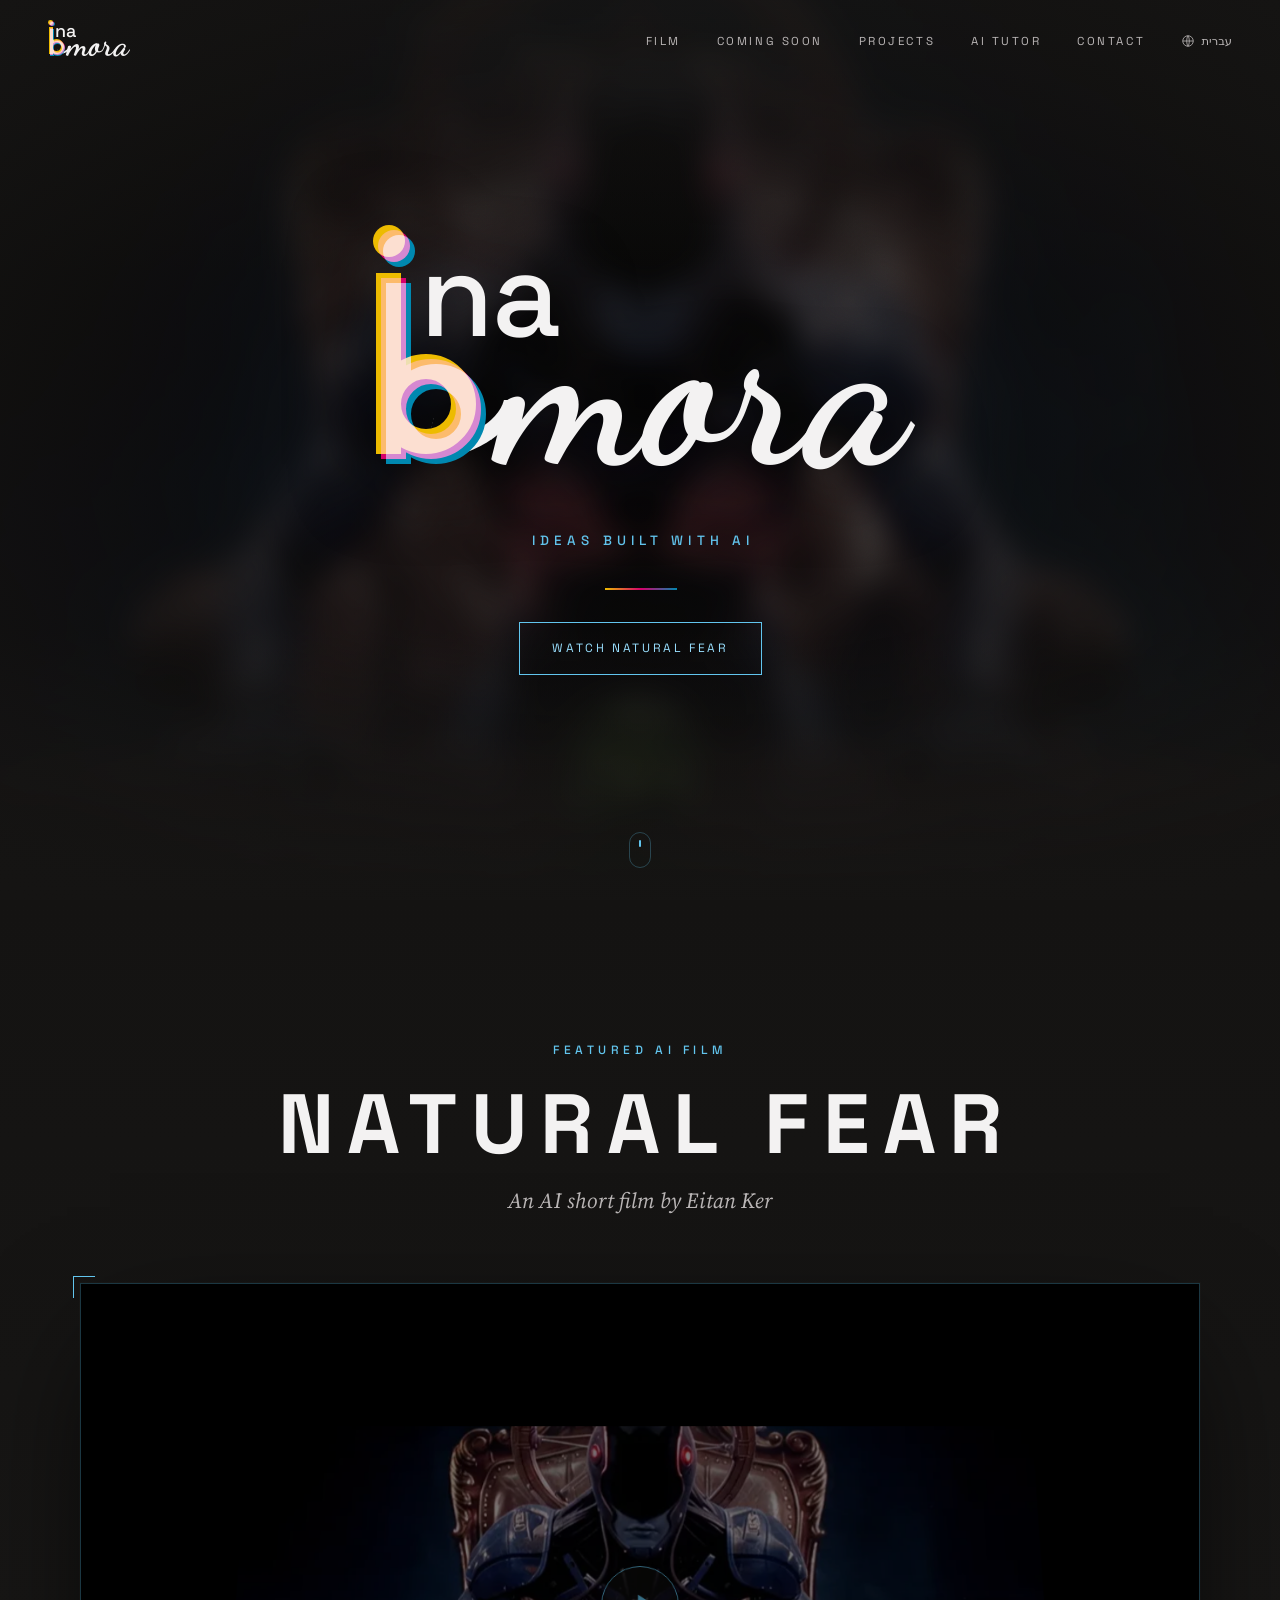
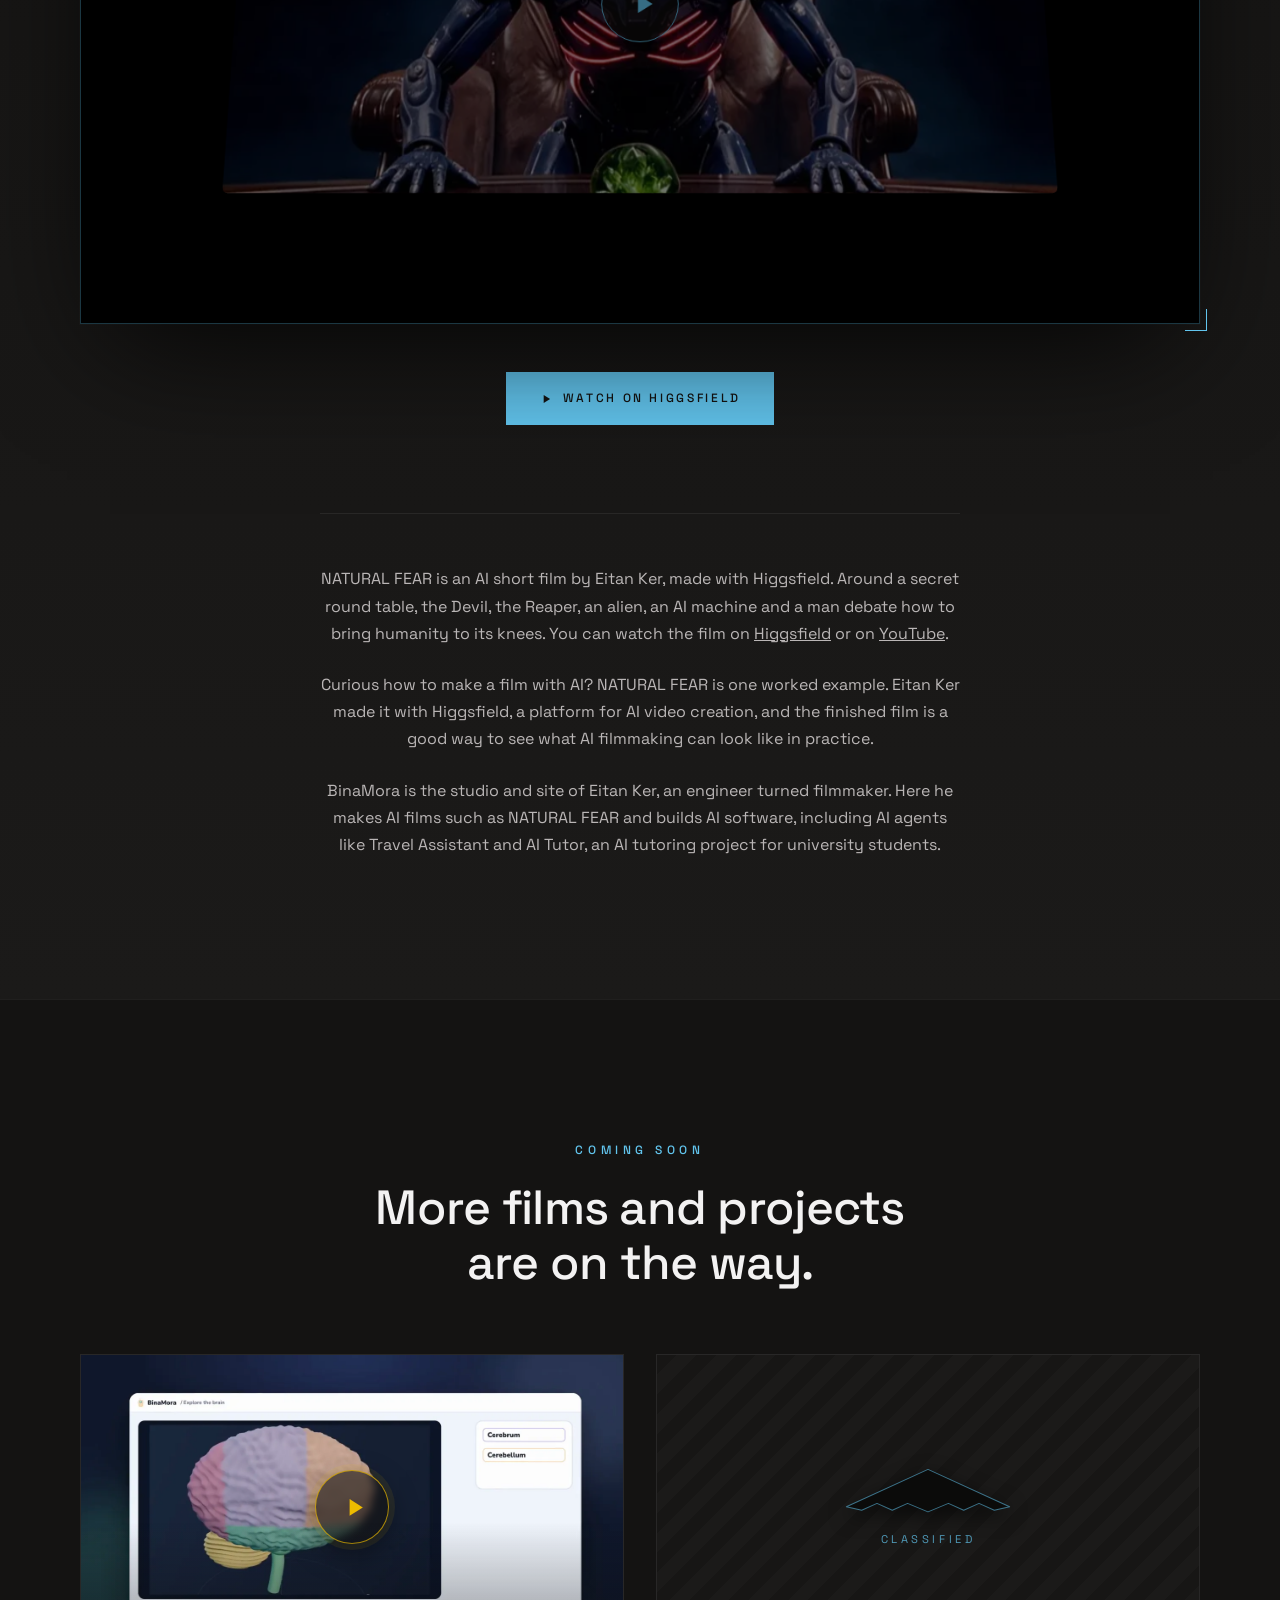
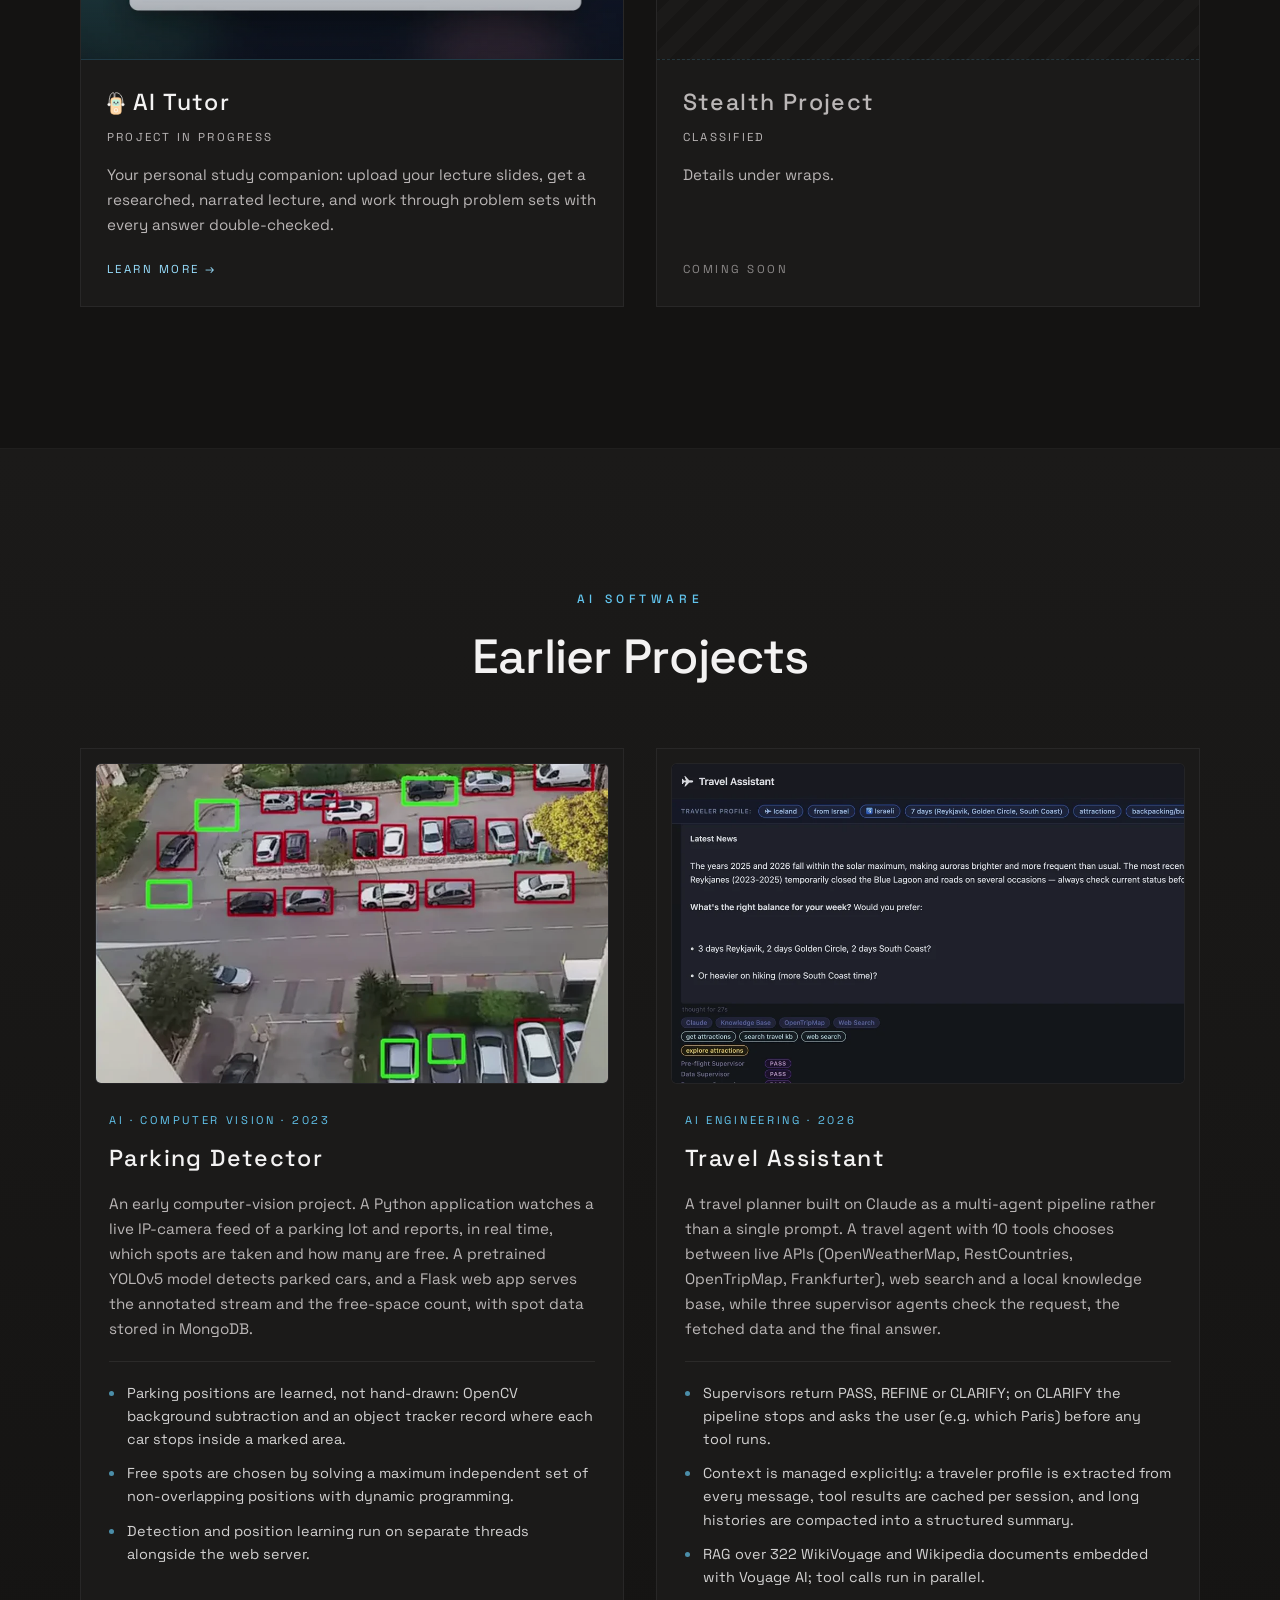
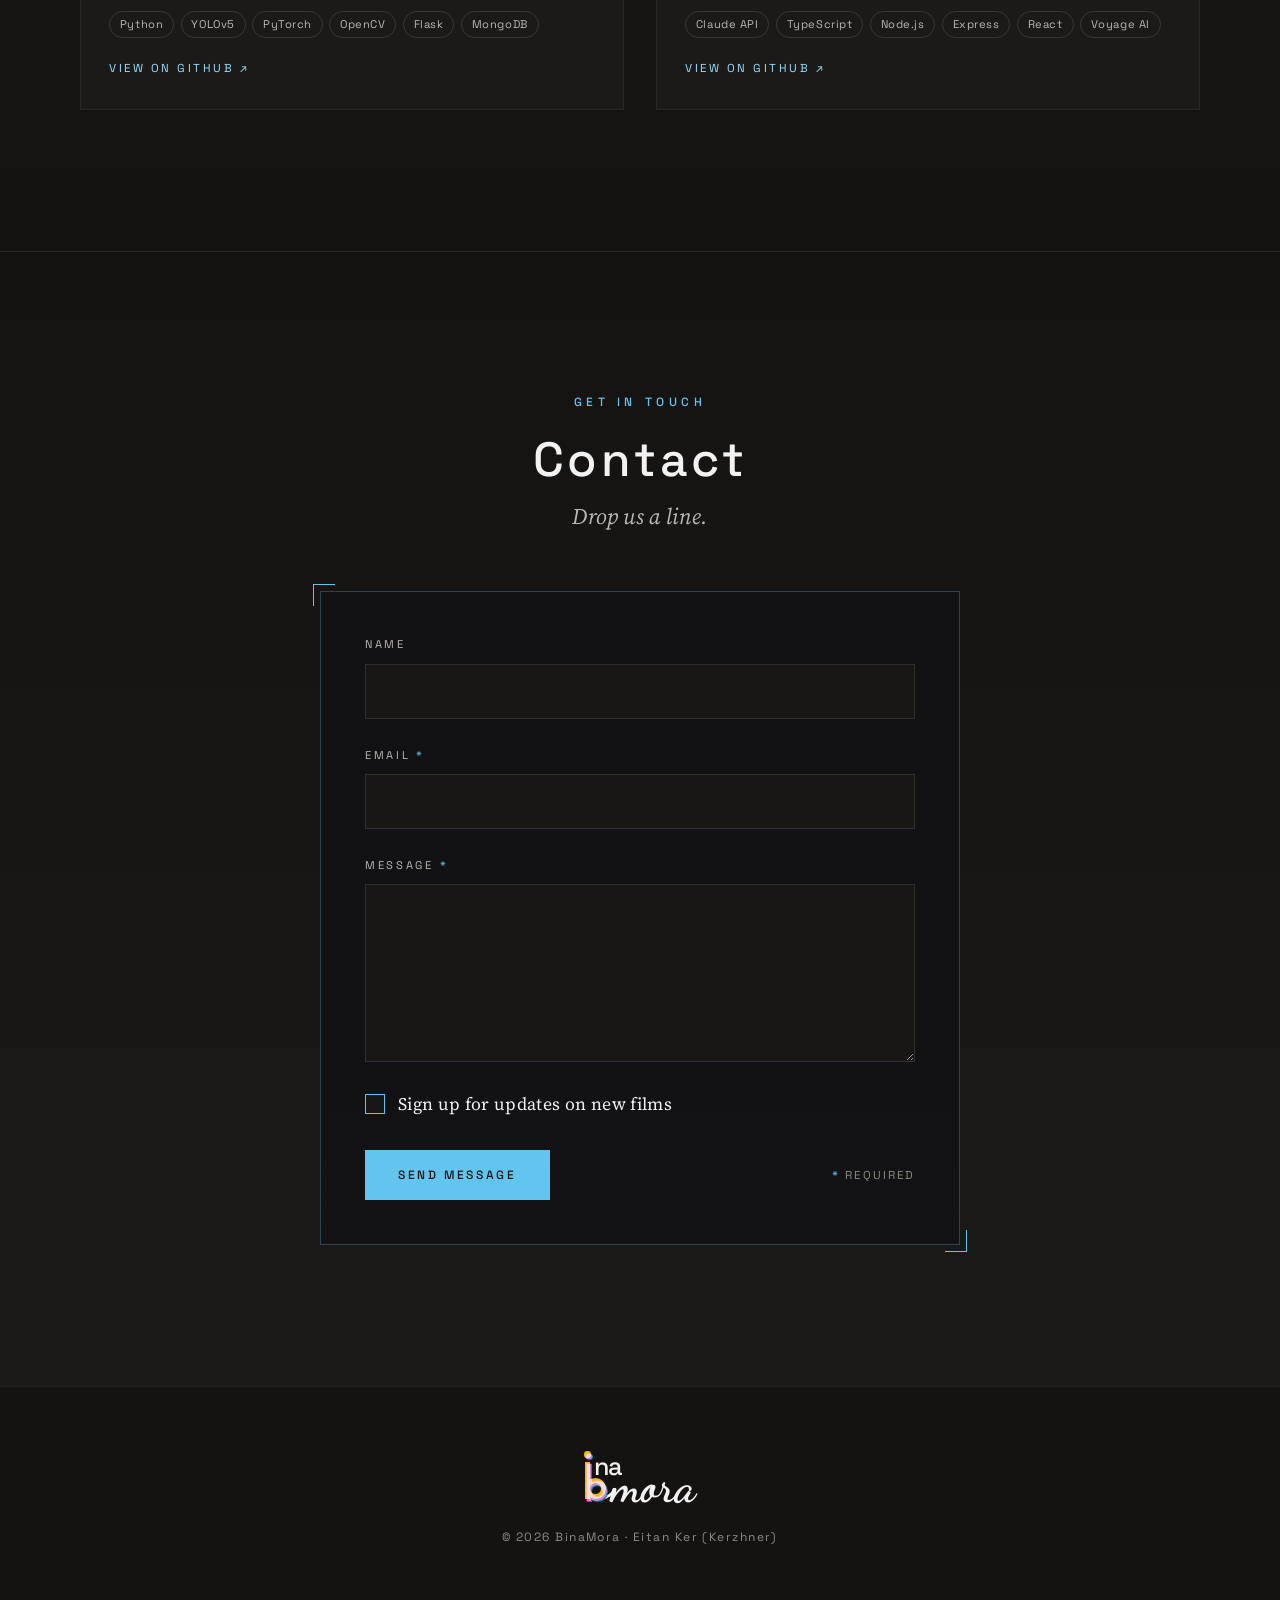
==== commit 7d03d04b: "AI Tutor card: inline EN/HE promo video (#tutor, #tutor-video deep links); desktop character switch " ====
--- a/index.html
+++ b/index.html
@@ -154,7 +154,7 @@
   <link href="https://fonts.googleapis.com/css2?family=Space+Grotesk:wght@400;500;700&family=Source+Serif+4:ital,wght@1,400&display=swap" rel="stylesheet">
   <!-- Logo script face, subset to the four letters it draws -->
   <link href="https://fonts.googleapis.com/css2?family=Dancing+Script:wght@700&text=mora&display=block" rel="stylesheet">
-  <link rel="stylesheet" href="styles.css">
+  <link rel="stylesheet" href="styles.css?v=2">
   <link rel="stylesheet" href="assets/bg/bg.css">
 </head>
 <body>
@@ -235,9 +235,12 @@
 
 
           <!-- Project card: AI TUTOR -->
-          <article class="card card--project reveal">
+          <article class="card card--project card--video reveal" id="tutor">
+            <div class="card__media card__video" id="tutor-video">
+              <video class="card__vid" src="assets/video/tutor-promo-en.mp4" poster="assets/video/tutor-promo-en-poster.webp" preload="metadata" playsinline width="1920" height="1080" aria-label="AI Tutor"></video>
+              <button class="card__play" type="button" aria-label="Play video"><svg viewBox="0 0 24 24" aria-hidden="true"><path d="M8 5v14l11-7z"/></svg></button>
+            </div>
             <a class="card__link" href="tutor/">
-              <div class="card__media"><span class="card__mark card__mark--icon"><img class="card__icon" src="assets/icons/ai-tutor-bot.svg" alt="" aria-hidden="true" width="15" height="20"><span>AI Tutor</span></span><span class="card__tag">Multilingual · In progress</span></div>
               <div class="card__body">
                 <h3 class="card__title card__title--icon"><img class="card__icon" src="assets/icons/ai-tutor-bot.svg" alt="" aria-hidden="true" width="15" height="20"><span>AI Tutor</span></h3>
                 <p class="card__line">Project in progress</p>
@@ -386,8 +389,8 @@
     <p class="footer__copy">© 2026 BinaMora · Eitan Ker (Kerzhner)</p>
   </footer>
 
-  <script src="main.js?v=3" defer></script>
-  <script src="assets/bg/bg.js?v=6" defer></script>
+  <script src="main.js?v=4" defer></script>
+  <script src="assets/bg/bg.js?v=7" defer></script>
 <!-- Cloudflare Web Analytics --><script defer src='https://static.cloudflareinsights.com/beacon.min.js' data-cf-beacon='{"token": "05b15c5d7b0f4cefab8ba37933cc589b"}'></script><!-- End Cloudflare Web Analytics -->
 </body>
 </html>
--- a/styles.css
+++ b/styles.css
@@ -439,3 +439,19 @@
   html.cfx-touch .cfx-m__btn img{height:18px}
 }
 
+/* AI Tutor card: promo video (poster + click-to-play; native controls appear once playing) */
+.card--video .card__video{position:relative;display:block;padding:0;background:#0b0b0d}
+.card__vid{display:block;width:100%;height:100%;object-fit:cover;background:#0b0b0d}
+.card__play{position:absolute;inset:0;margin:auto;width:clamp(56px,6vw,74px);height:clamp(56px,6vw,74px);border-radius:50%;display:grid;place-items:center;padding:0;cursor:pointer;background:rgba(20,19,18,.6);border:1px solid rgba(237,187,0,.7);box-shadow:0 0 0 6px rgba(237,187,0,.08),0 10px 30px rgba(0,0,0,.45);backdrop-filter:blur(4px);-webkit-backdrop-filter:blur(4px);transition:transform var(--dur-2) var(--ease),background-color var(--dur-2) var(--ease),box-shadow var(--dur-2) var(--ease)}
+.card__play svg{width:40%;height:40%;fill:var(--c-yellow,#edbb00);margin-left:8%}
+.card__play:hover,.card__play:focus-visible{transform:scale(1.06);background:rgba(237,187,0,.16);box-shadow:0 0 0 8px rgba(237,187,0,.12),0 10px 30px rgba(0,0,0,.45)}
+.card__play:focus-visible{outline:2px solid var(--c-yellow,#edbb00);outline-offset:3px}
+.card__video.is-playing .card__play{opacity:0;pointer-events:none}
+.card--video .card__video::after{content:"";position:absolute;inset:0;pointer-events:none;background:linear-gradient(180deg,transparent 55%,rgba(11,11,13,.45));transition:opacity var(--dur-2) var(--ease)}
+.card--video .card__video.is-playing::after{opacity:0}
+.card__dur{position:absolute;right:.7rem;bottom:.7rem;padding:.28rem .5rem;border-radius:4px;background:rgba(11,11,13,.72);color:#f3f2f2;font:500 .7rem/1 var(--sans);letter-spacing:.06em;font-variant-numeric:tabular-nums;pointer-events:none;transition:opacity var(--dur-2) var(--ease)}
+.card__dur:empty,.card__video.is-playing .card__dur{opacity:0}
+.card--video .card__video{cursor:pointer}
+#tutor{scroll-margin-top:96px}
+.card--flash{animation:bm-card-flash 2.2s var(--ease) both}
+@keyframes bm-card-flash{0%,100%{box-shadow:0 0 0 0 rgba(237,187,0,0)}20%,60%{box-shadow:0 0 0 1px rgba(237,187,0,.65),0 0 34px rgba(237,187,0,.22)}}
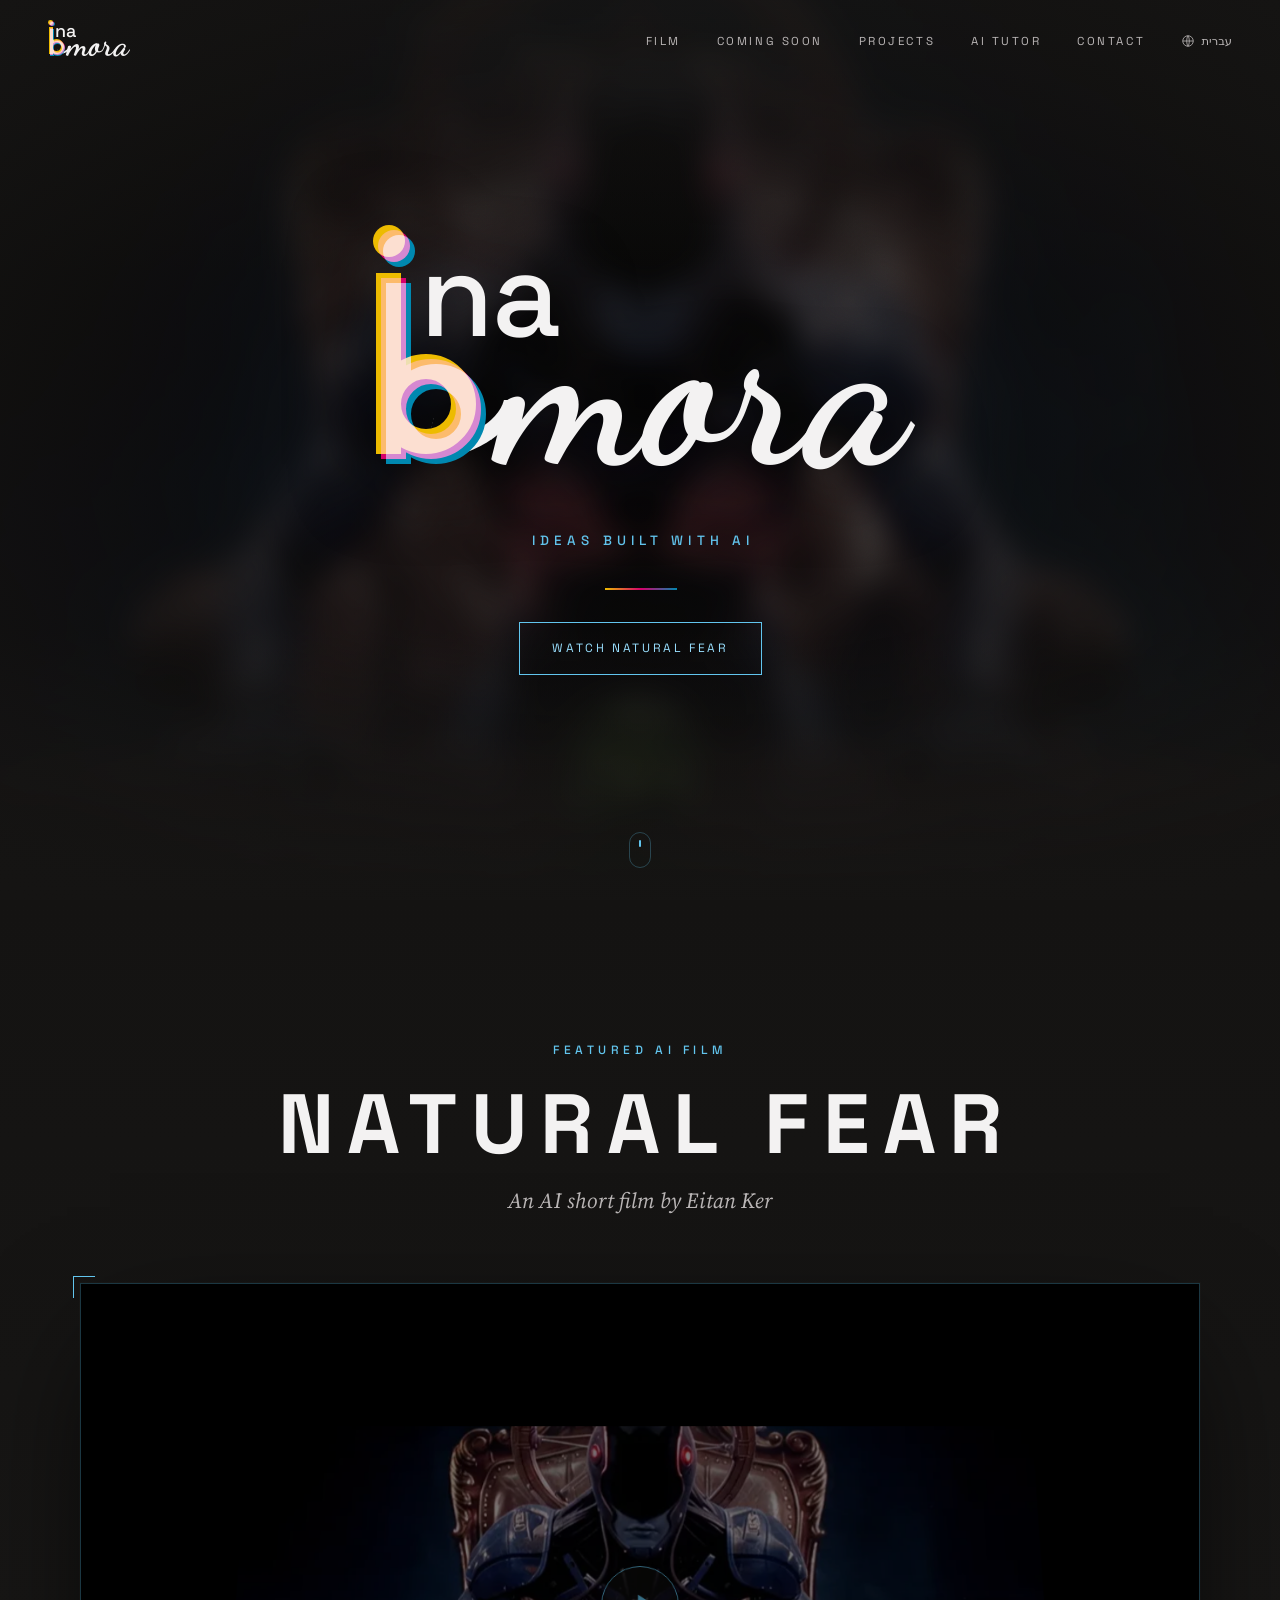
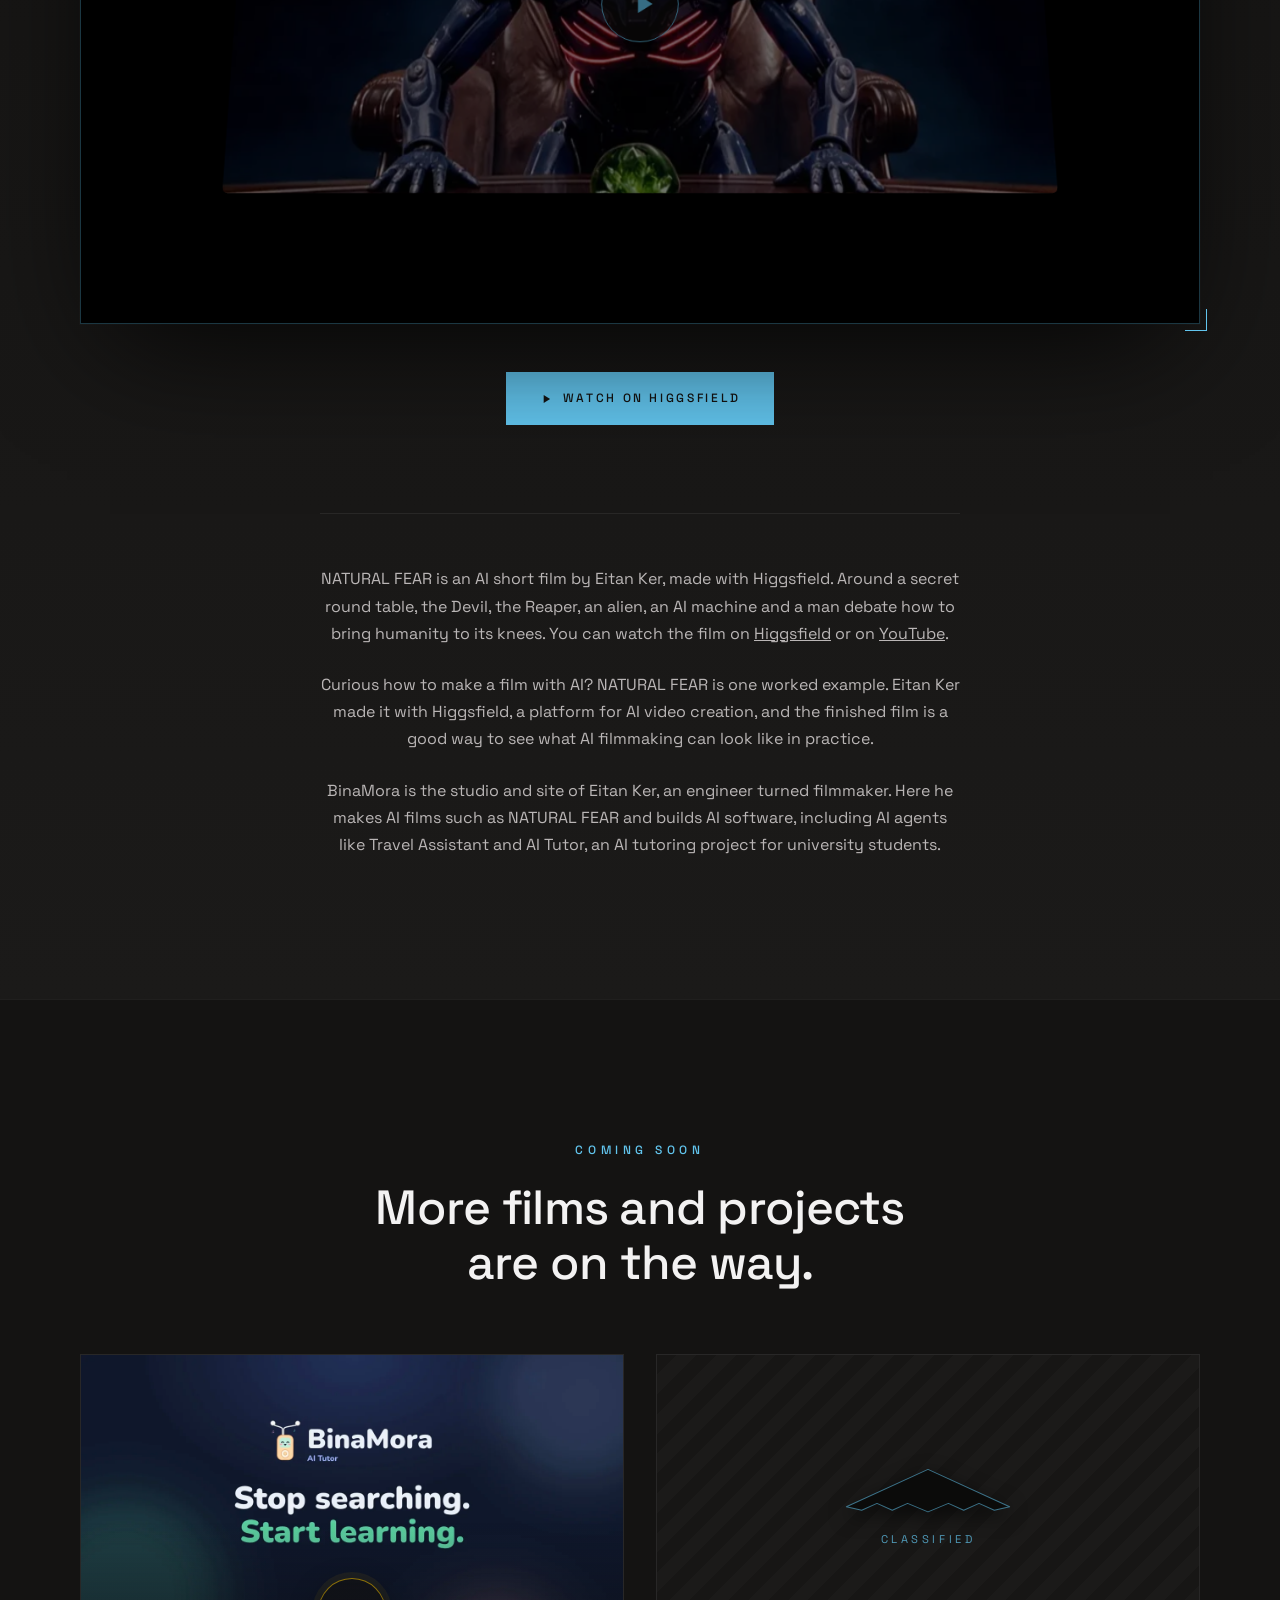
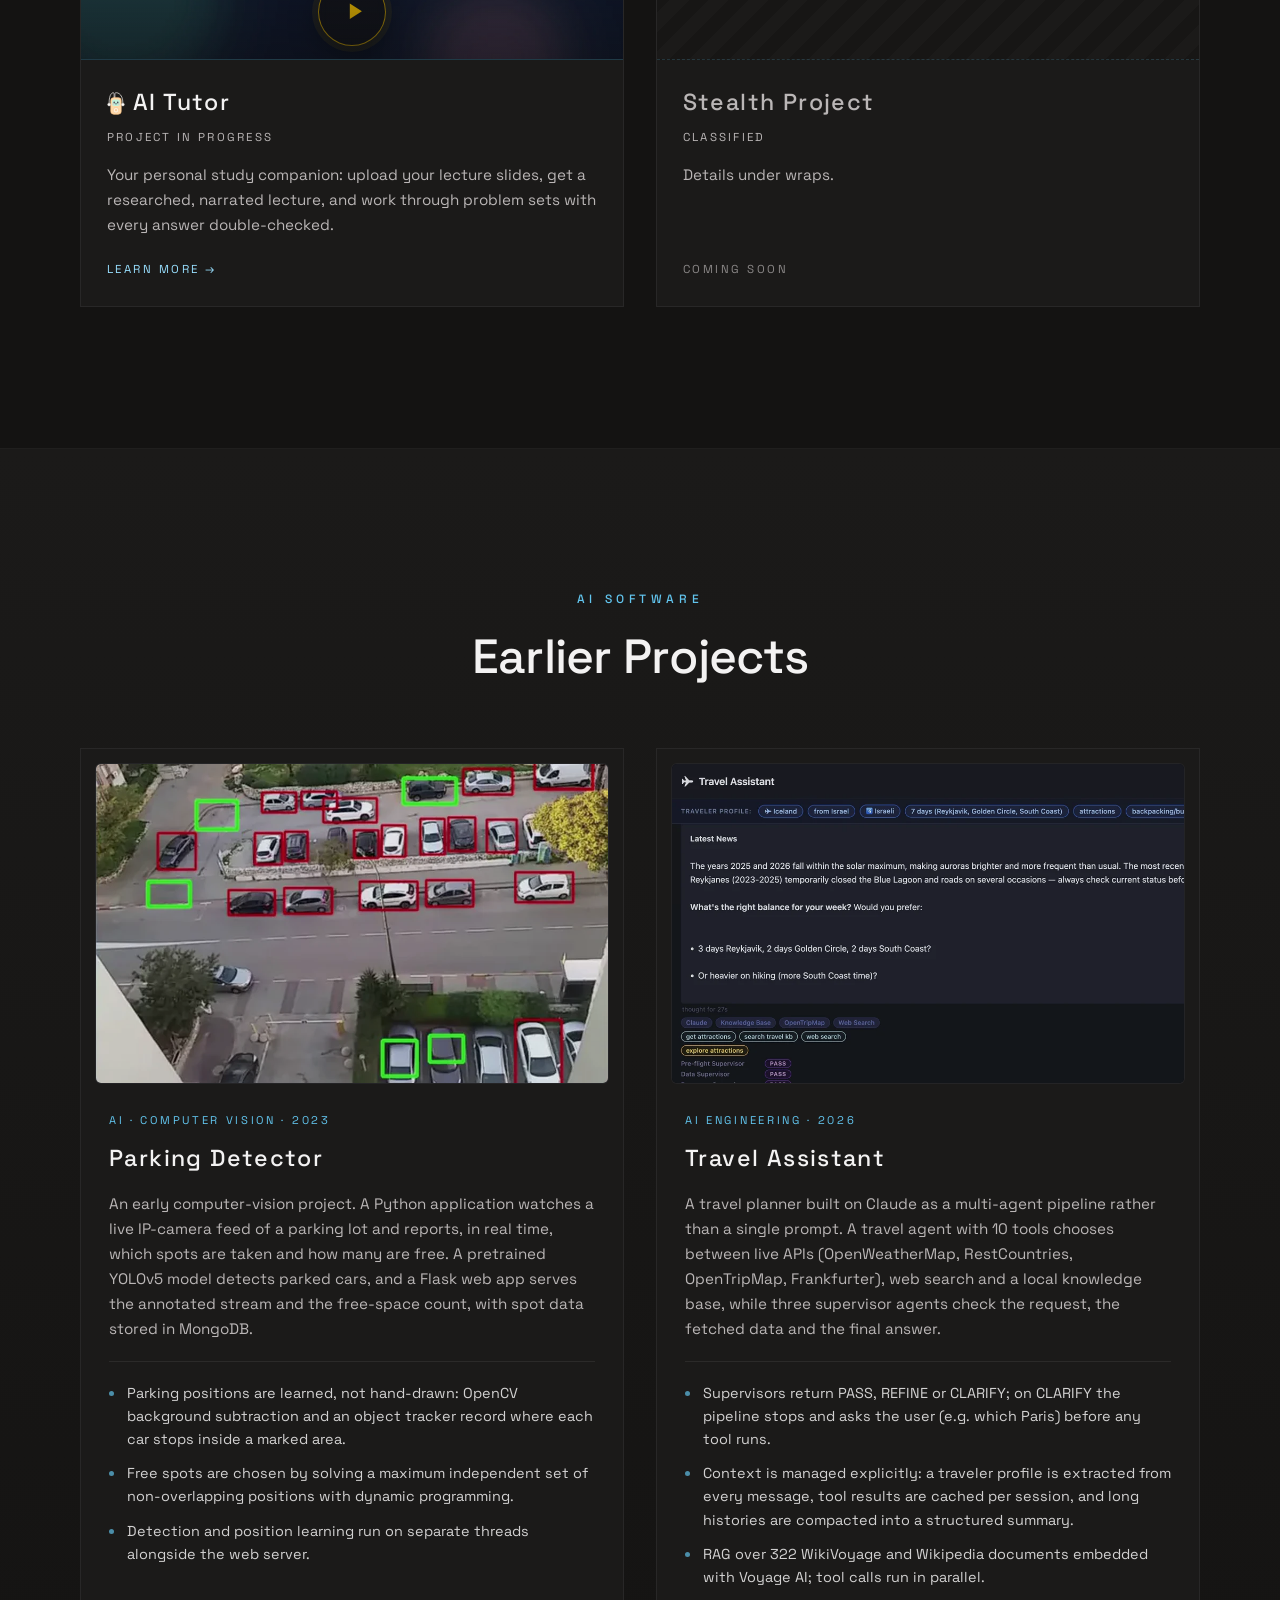
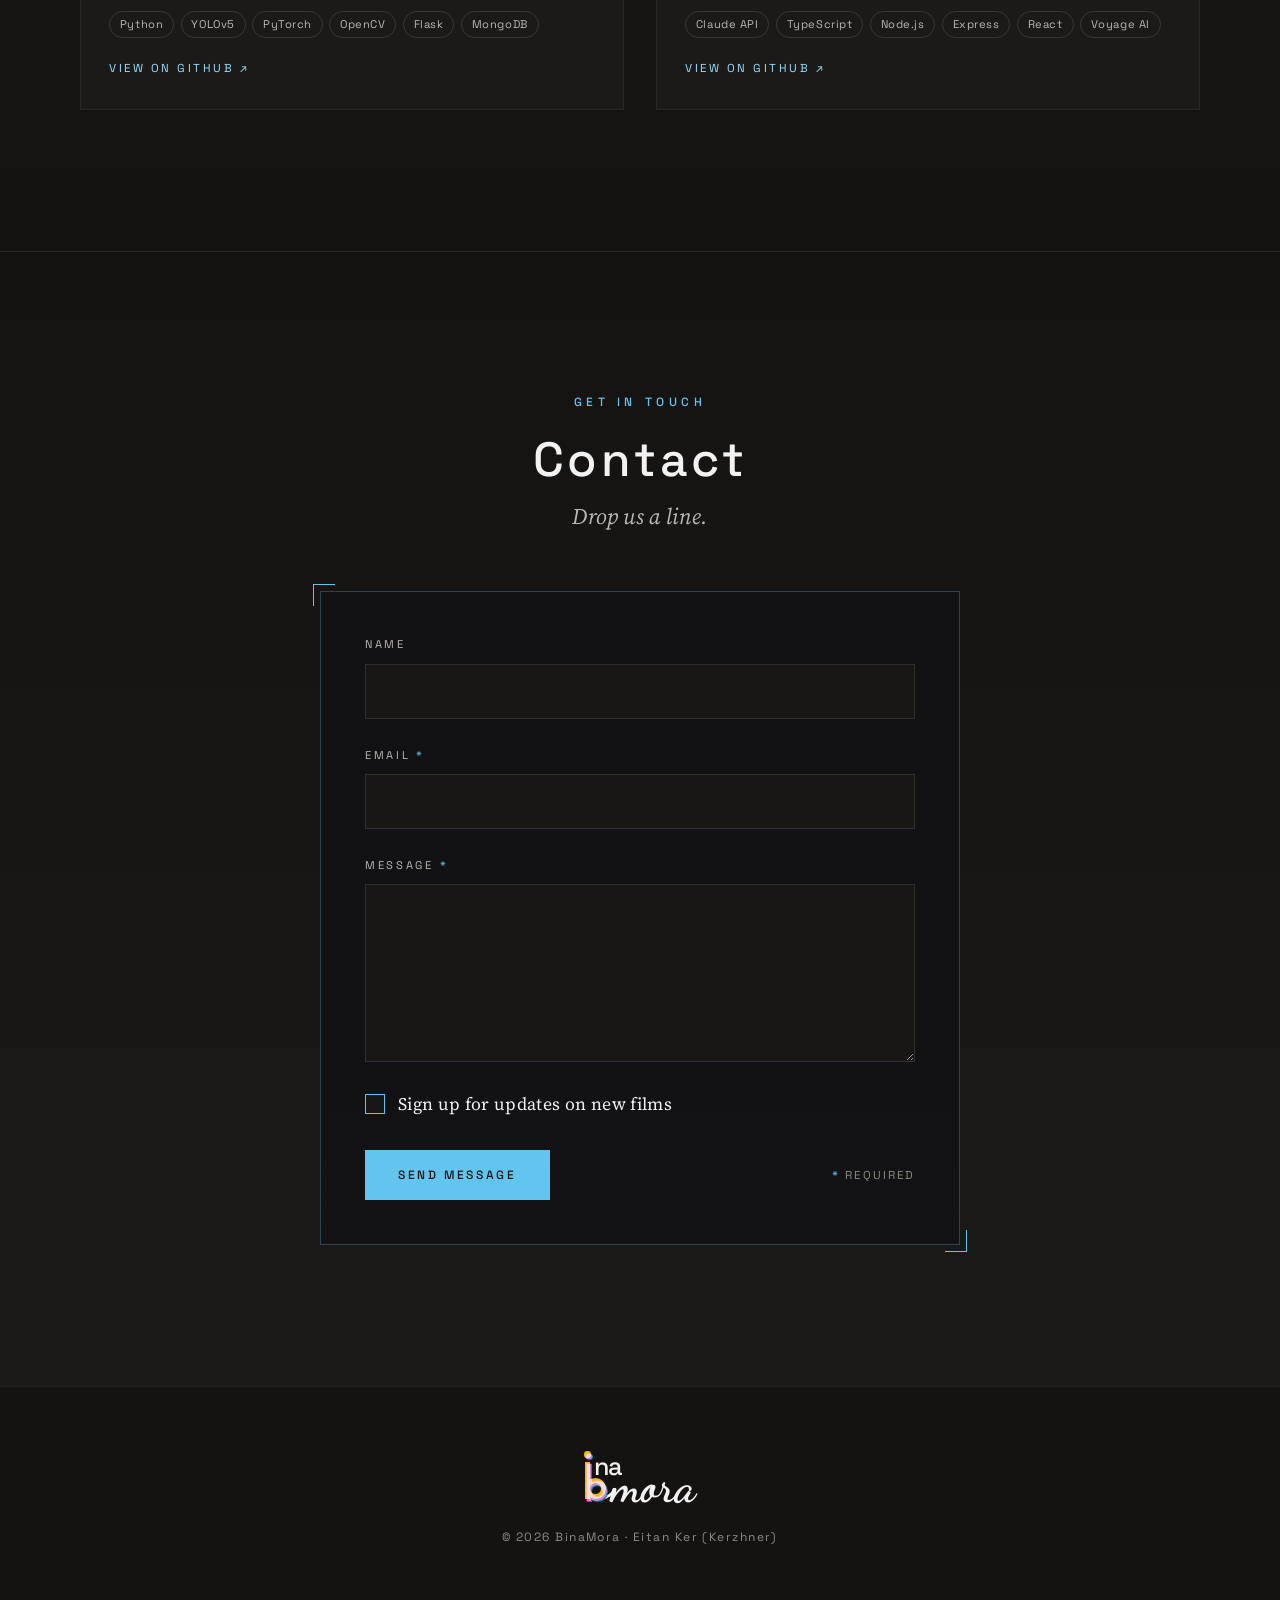
==== commit eca6d6b2: "Tutor promo: end-card posters (logo + tagline), play button placed below the text" ====
--- a/index.html
+++ b/index.html
@@ -154,7 +154,7 @@
   <link href="https://fonts.googleapis.com/css2?family=Space+Grotesk:wght@400;500;700&family=Source+Serif+4:ital,wght@1,400&display=swap" rel="stylesheet">
   <!-- Logo script face, subset to the four letters it draws -->
   <link href="https://fonts.googleapis.com/css2?family=Dancing+Script:wght@700&text=mora&display=block" rel="stylesheet">
-  <link rel="stylesheet" href="styles.css?v=2">
+  <link rel="stylesheet" href="styles.css?v=3">
   <link rel="stylesheet" href="assets/bg/bg.css">
 </head>
 <body>
@@ -237,7 +237,7 @@
           <!-- Project card: AI TUTOR -->
           <article class="card card--project card--video reveal" id="tutor">
             <div class="card__media card__video" id="tutor-video">
-              <video class="card__vid" src="assets/video/tutor-promo-en.mp4" poster="assets/video/tutor-promo-en-poster.webp" preload="metadata" playsinline width="1920" height="1080" aria-label="AI Tutor"></video>
+              <video class="card__vid" src="assets/video/tutor-promo-en.mp4" poster="assets/video/tutor-promo-en-poster.webp?v=2" preload="metadata" playsinline width="1920" height="1080" aria-label="AI Tutor"></video>
               <button class="card__play" type="button" aria-label="Play video"><svg viewBox="0 0 24 24" aria-hidden="true"><path d="M8 5v14l11-7z"/></svg></button>
             </div>
             <a class="card__link" href="tutor/">
--- a/styles.css
+++ b/styles.css
@@ -455,3 +455,6 @@
 #tutor{scroll-margin-top:96px}
 .card--flash{animation:bm-card-flash 2.2s var(--ease) both}
 @keyframes bm-card-flash{0%,100%{box-shadow:0 0 0 0 rgba(237,187,0,0)}20%,60%{box-shadow:0 0 0 1px rgba(237,187,0,.65),0 0 34px rgba(237,187,0,.22)}}
+/* poster = end card (logo + tagline in the upper two thirds): play button sits low, below the text */
+.card__play{inset:auto auto clamp(10px,4.5%,22px) 50%;margin:0;width:clamp(46px,5.4vw,68px);height:clamp(46px,5.4vw,68px);transform:translateX(-50%)}
+.card__play:hover,.card__play:focus-visible{transform:translateX(-50%) scale(1.06)}
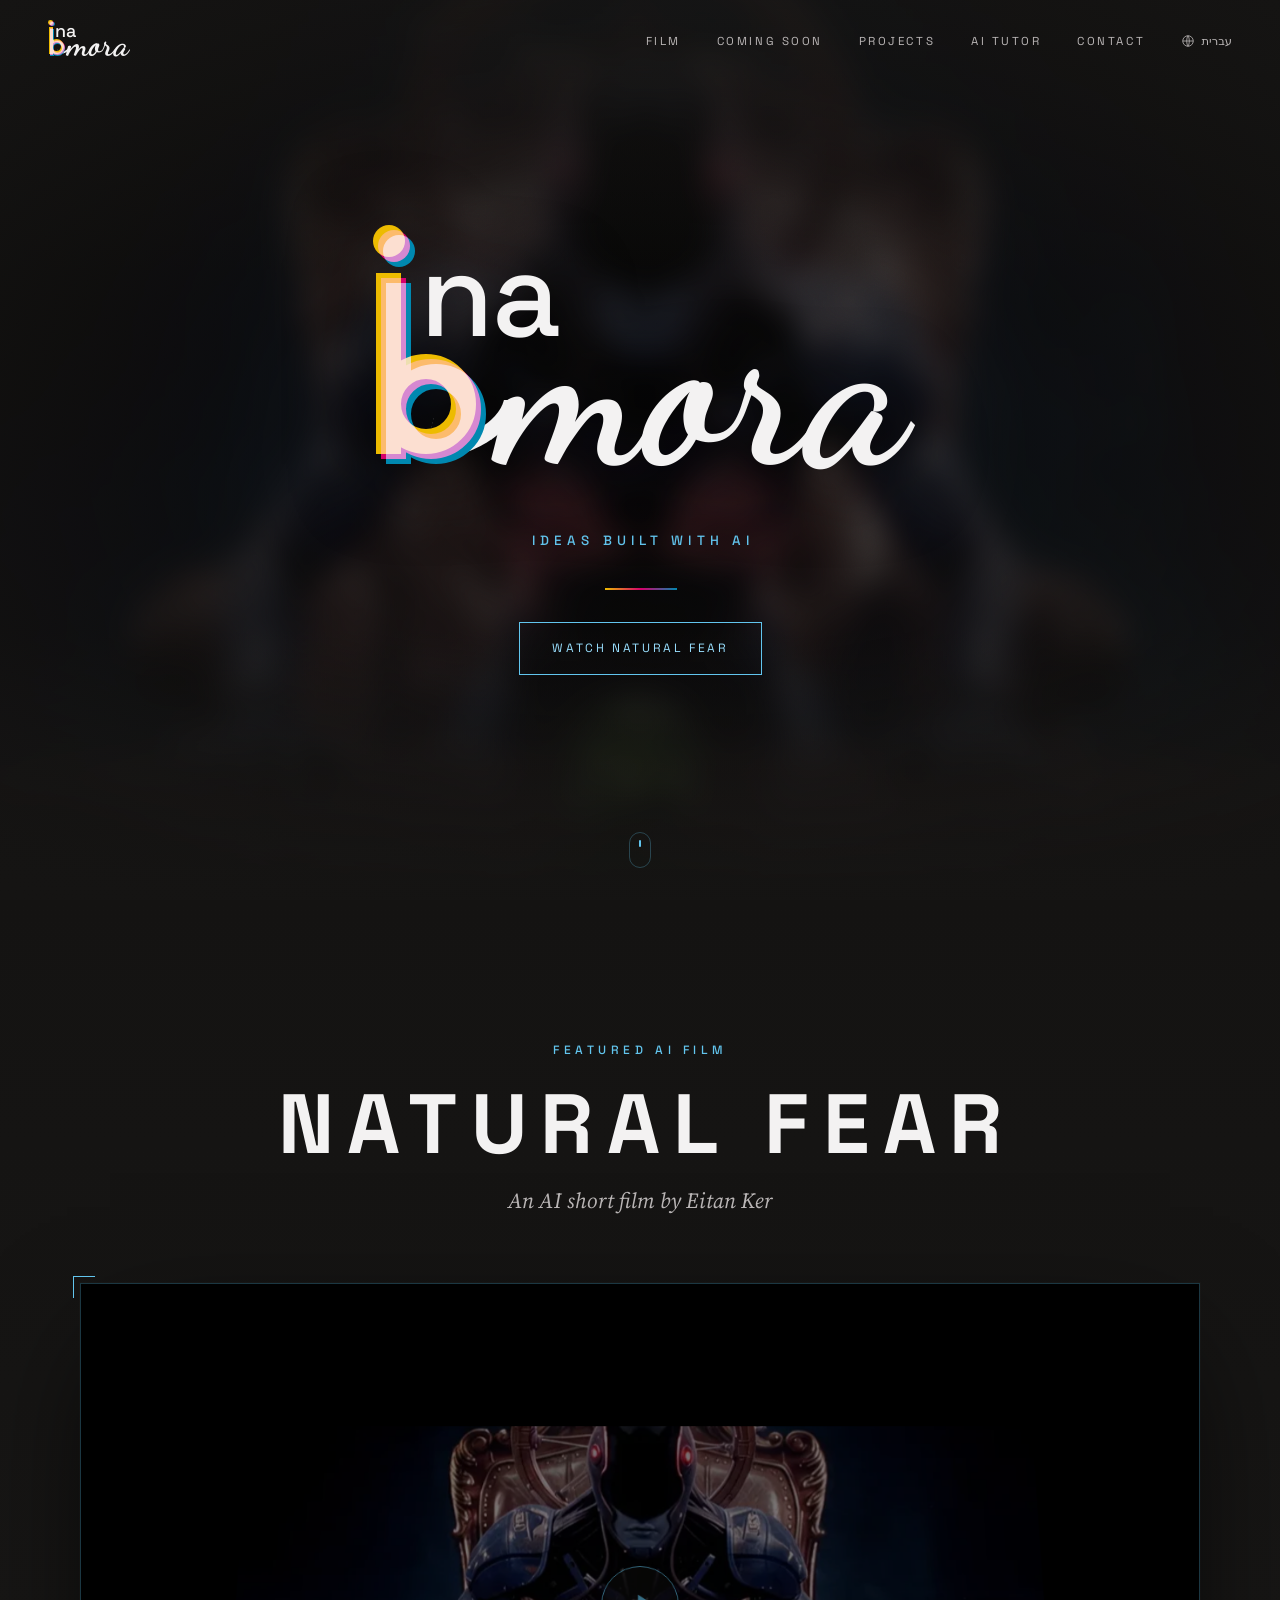
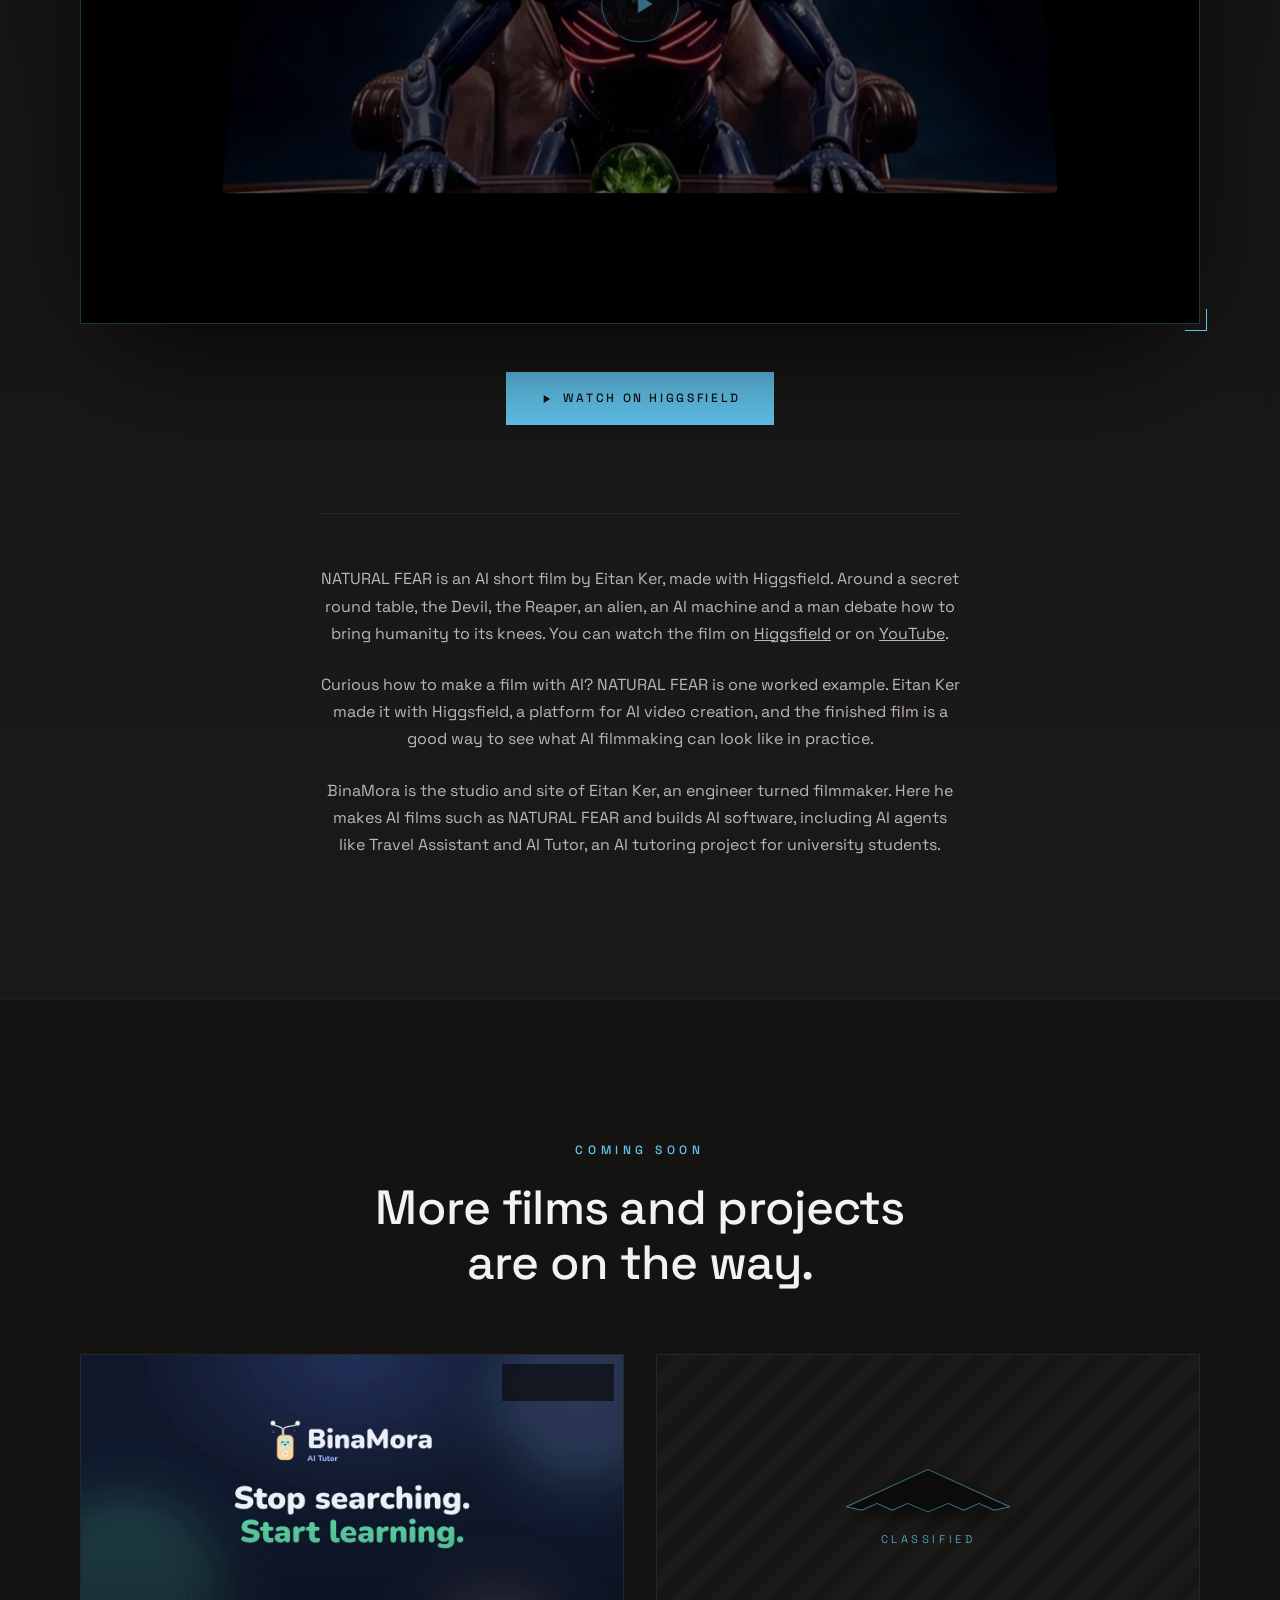
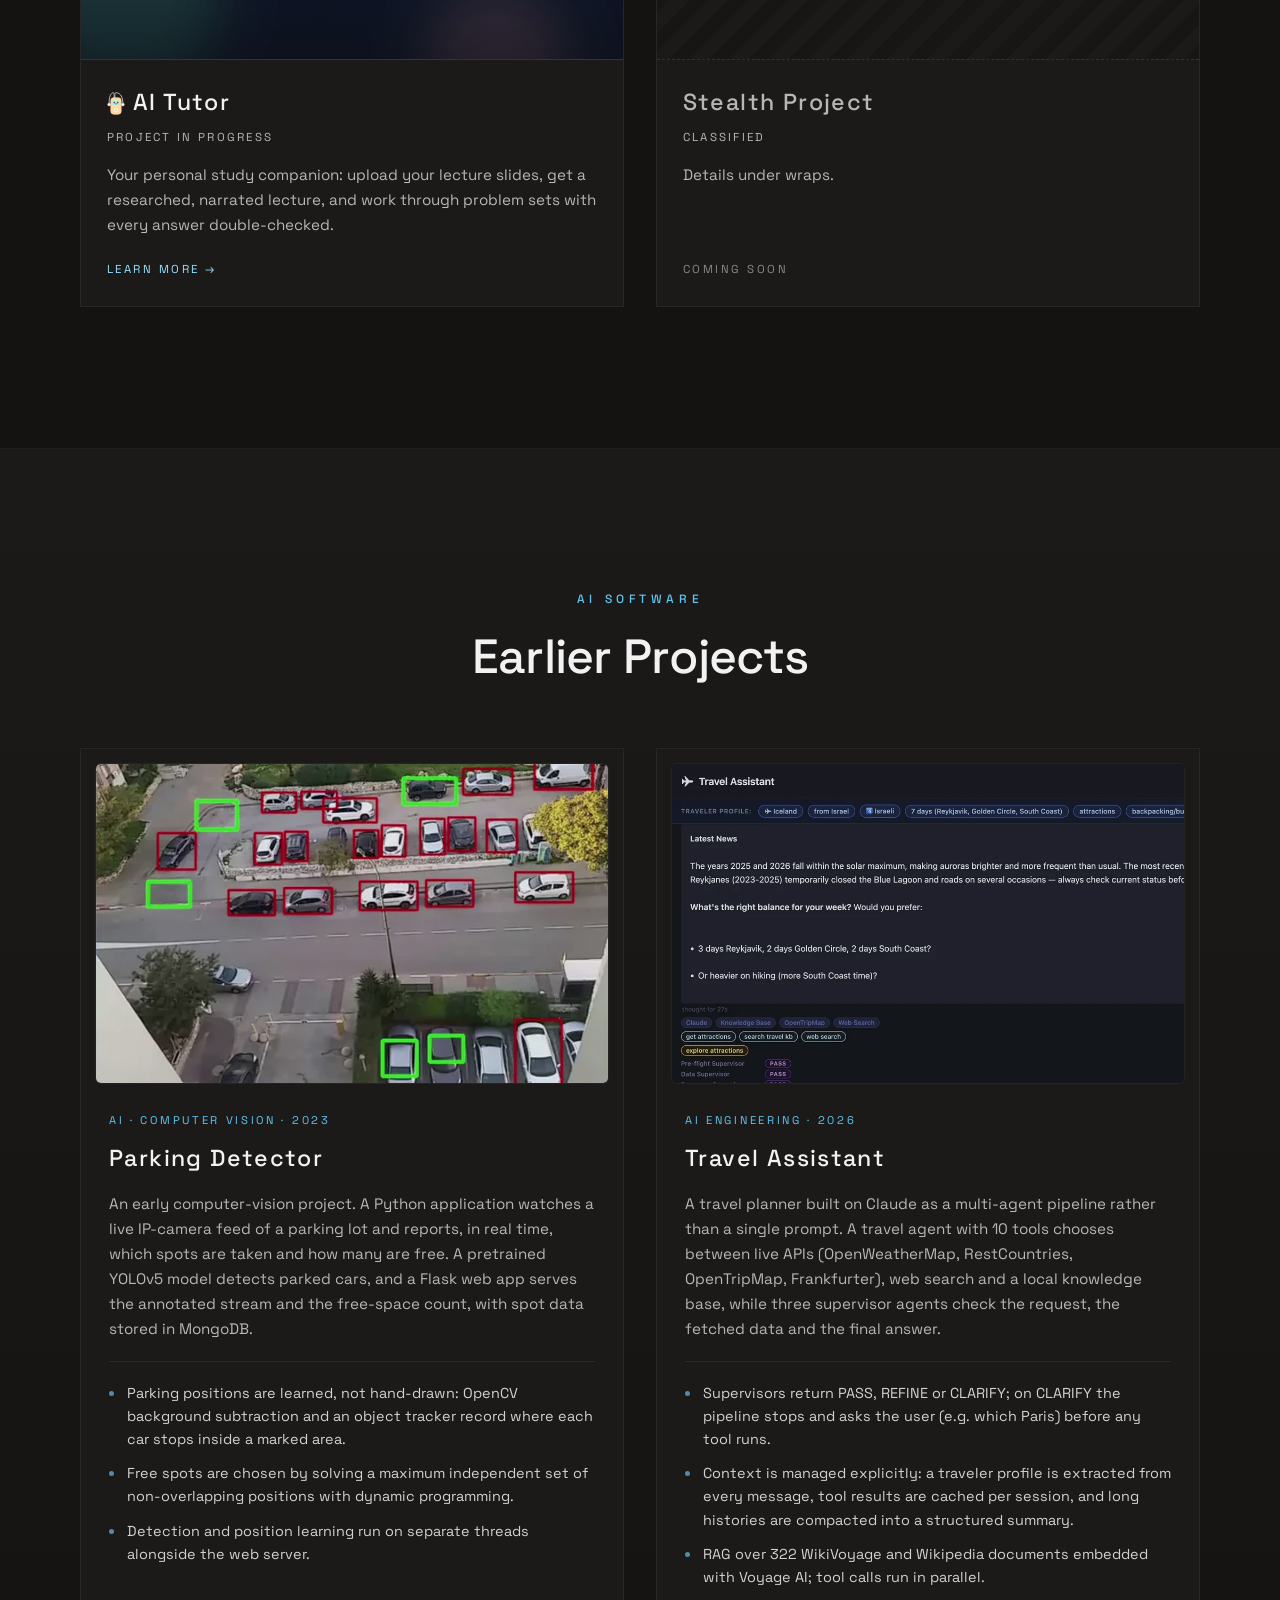
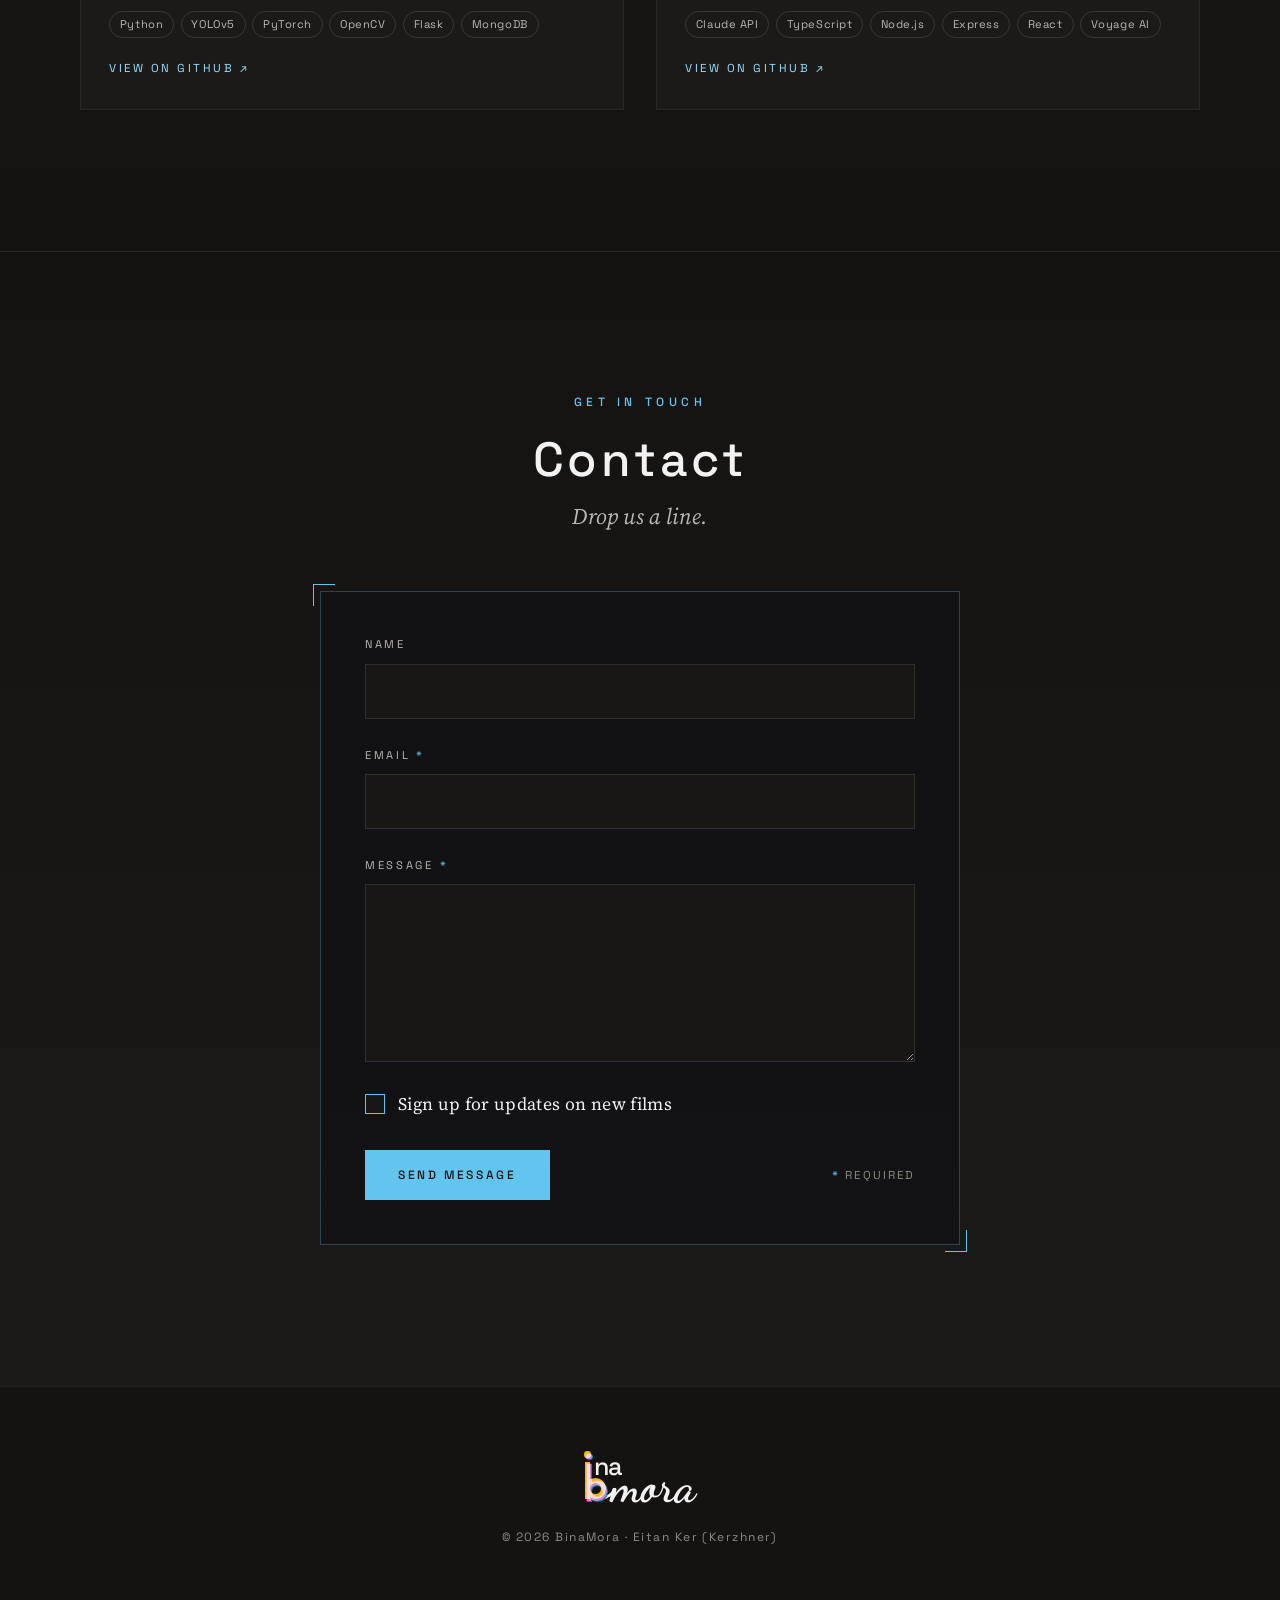
==== commit d1cb555b: "AI Tutor video: copy-link button (page URL + #tutor-video), EN/HE labels with copied feedback" ====
--- a/index.html
+++ b/index.html
@@ -154,7 +154,7 @@
   <link href="https://fonts.googleapis.com/css2?family=Space+Grotesk:wght@400;500;700&family=Source+Serif+4:ital,wght@1,400&display=swap" rel="stylesheet">
   <!-- Logo script face, subset to the four letters it draws -->
   <link href="https://fonts.googleapis.com/css2?family=Dancing+Script:wght@700&text=mora&display=block" rel="stylesheet">
-  <link rel="stylesheet" href="styles.css?v=3">
+  <link rel="stylesheet" href="styles.css?v=4">
   <link rel="stylesheet" href="assets/bg/bg.css">
 </head>
 <body>
@@ -238,6 +238,7 @@
           <article class="card card--project card--video reveal" id="tutor">
             <div class="card__media card__video" id="tutor-video">
               <video class="card__vid" src="assets/video/tutor-promo-en.mp4" poster="assets/video/tutor-promo-en-poster.webp?v=2" preload="metadata" playsinline width="1920" height="1080" aria-label="AI Tutor"></video>
+              <button class="card__copy" type="button" aria-label="Copy link to the video" data-done="Copied ✓"><svg viewBox="0 0 24 24" aria-hidden="true"><path d="M10 14a5 5 0 0 0 7 0l3-3a5 5 0 0 0-7-7l-1 1"/><path d="M14 10a5 5 0 0 0-7 0l-3 3a5 5 0 0 0 7 7l1-1"/></svg><span class="card__copy-txt">Copy link</span></button>
               <button class="card__play" type="button" aria-label="Play video"><svg viewBox="0 0 24 24" aria-hidden="true"><path d="M8 5v14l11-7z"/></svg></button>
             </div>
             <a class="card__link" href="tutor/">
@@ -389,7 +390,7 @@
     <p class="footer__copy">© 2026 BinaMora · Eitan Ker (Kerzhner)</p>
   </footer>
 
-  <script src="main.js?v=4" defer></script>
+  <script src="main.js?v=5" defer></script>
   <script src="assets/bg/bg.js?v=7" defer></script>
 <!-- Cloudflare Web Analytics --><script defer src='https://static.cloudflareinsights.com/beacon.min.js' data-cf-beacon='{"token": "05b15c5d7b0f4cefab8ba37933cc589b"}'></script><!-- End Cloudflare Web Analytics -->
 </body>
--- a/styles.css
+++ b/styles.css
@@ -458,3 +458,14 @@
 /* poster = end card (logo + tagline in the upper two thirds): play button sits low, below the text */
 .card__play{inset:auto auto clamp(10px,4.5%,22px) 50%;margin:0;width:clamp(46px,5.4vw,68px);height:clamp(46px,5.4vw,68px);transform:translateX(-50%)}
 .card__play:hover,.card__play:focus-visible{transform:translateX(-50%) scale(1.06)}
+/* AI Tutor video: copy-link button (top corner, clear of the end-card text, play button and player controls) */
+.card__copy{position:absolute;top:.6rem;inset-inline-end:.6rem;z-index:4;display:inline-flex;align-items:center;gap:.4rem;min-height:36px;padding:.4rem .7rem;border-radius:999px;cursor:pointer;background:rgba(11,11,13,.68);border:1px solid rgba(237,187,0,.45);color:#f3f2f2;font:500 .66rem/1 var(--sans);letter-spacing:.14em;text-transform:uppercase;backdrop-filter:blur(4px);-webkit-backdrop-filter:blur(4px);transition:background-color var(--dur-2) var(--ease),border-color var(--dur-2) var(--ease),color var(--dur-2) var(--ease),opacity var(--dur-2) var(--ease)}
+.card__copy svg{width:14px;height:14px;fill:none;stroke:var(--c-yellow,#edbb00);stroke-width:2;stroke-linecap:round;stroke-linejoin:round;flex:none}
+.card__copy:hover,.card__copy:focus-visible{background:rgba(237,187,0,.16);border-color:var(--c-yellow,#edbb00)}
+.card__copy:focus-visible{outline:2px solid var(--c-yellow,#edbb00);outline-offset:2px}
+.card__copy.is-copied{border-color:rgba(98,197,238,.7);color:var(--accent,#62c5ee)}
+.card__copy.is-copied svg{stroke:var(--accent,#62c5ee)}
+html[lang="he"] .card__copy{letter-spacing:.02em;font-size:.74rem}
+.card__video.is-playing .card__copy{opacity:.55}
+.card__video.is-playing:hover .card__copy,.card__video.is-playing .card__copy:focus-visible{opacity:1}
+@media (pointer:coarse){.card__copy{min-height:44px;padding:.5rem .85rem}}
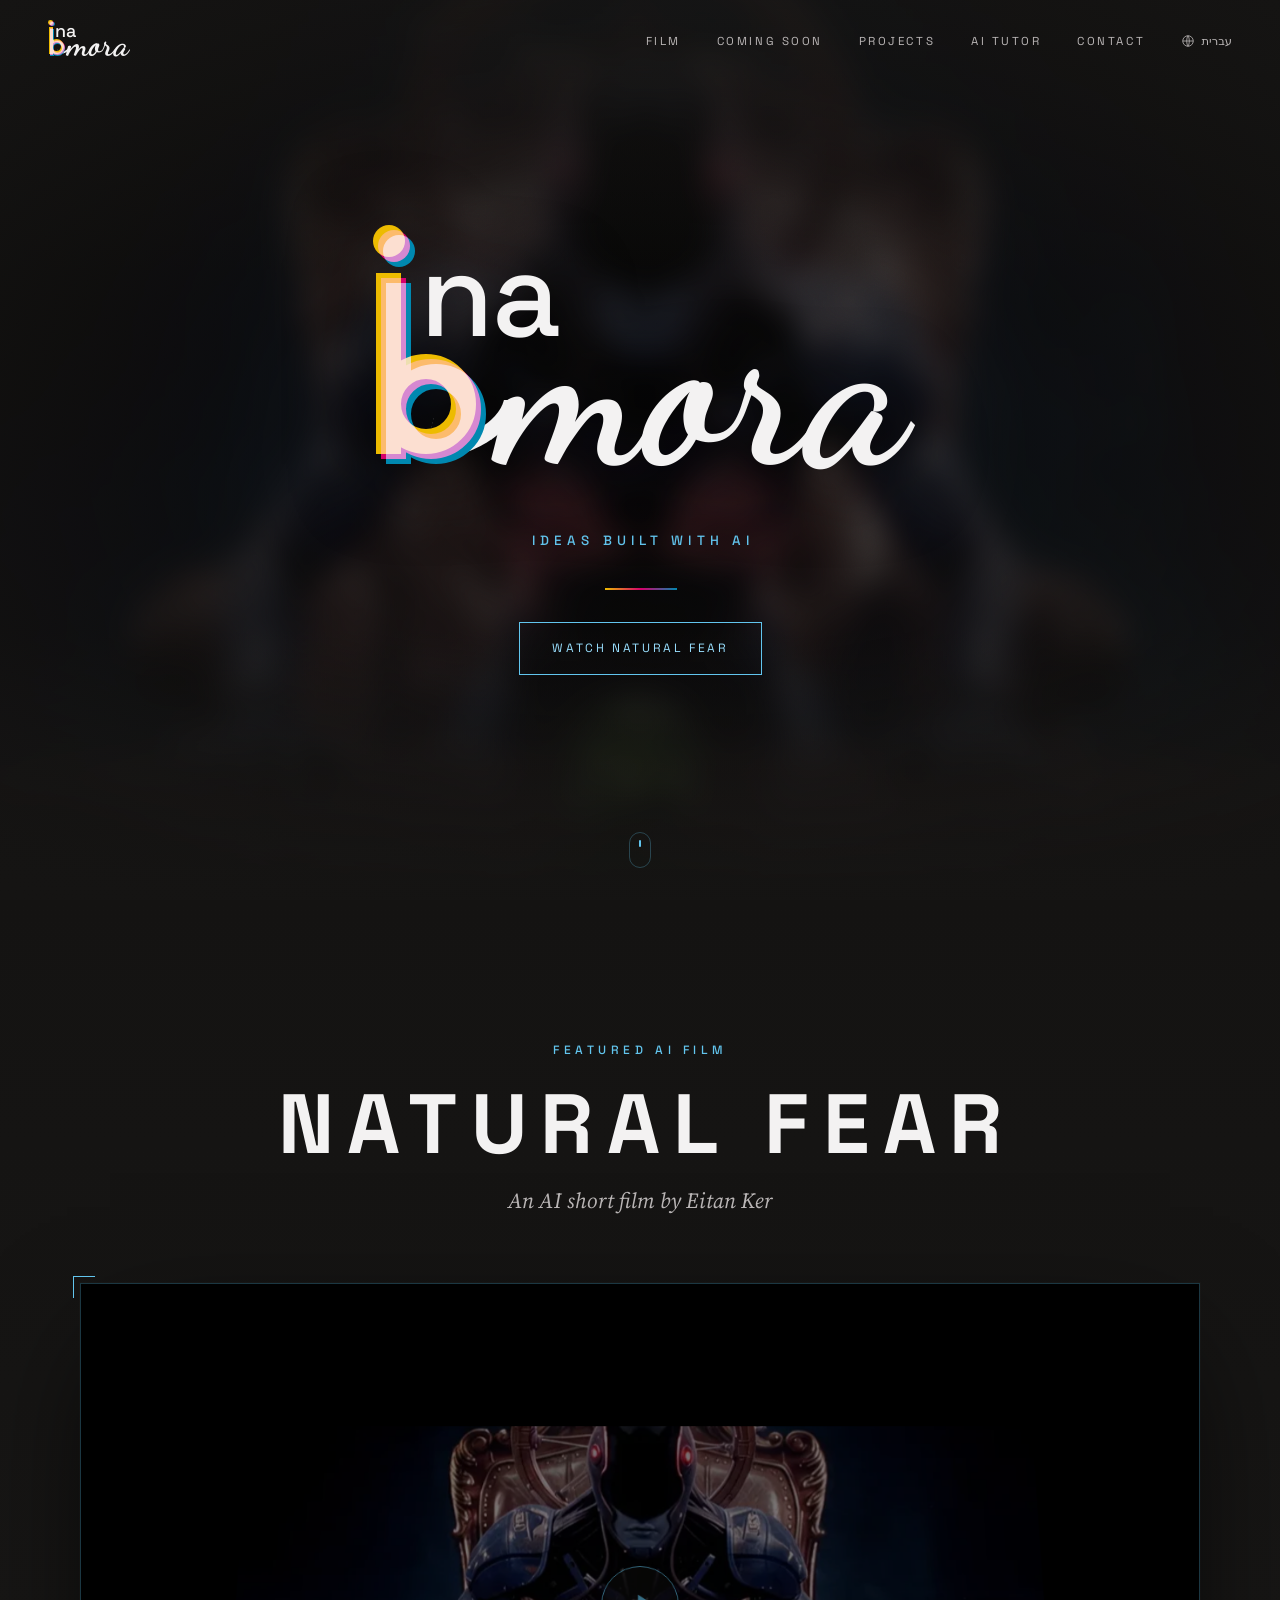
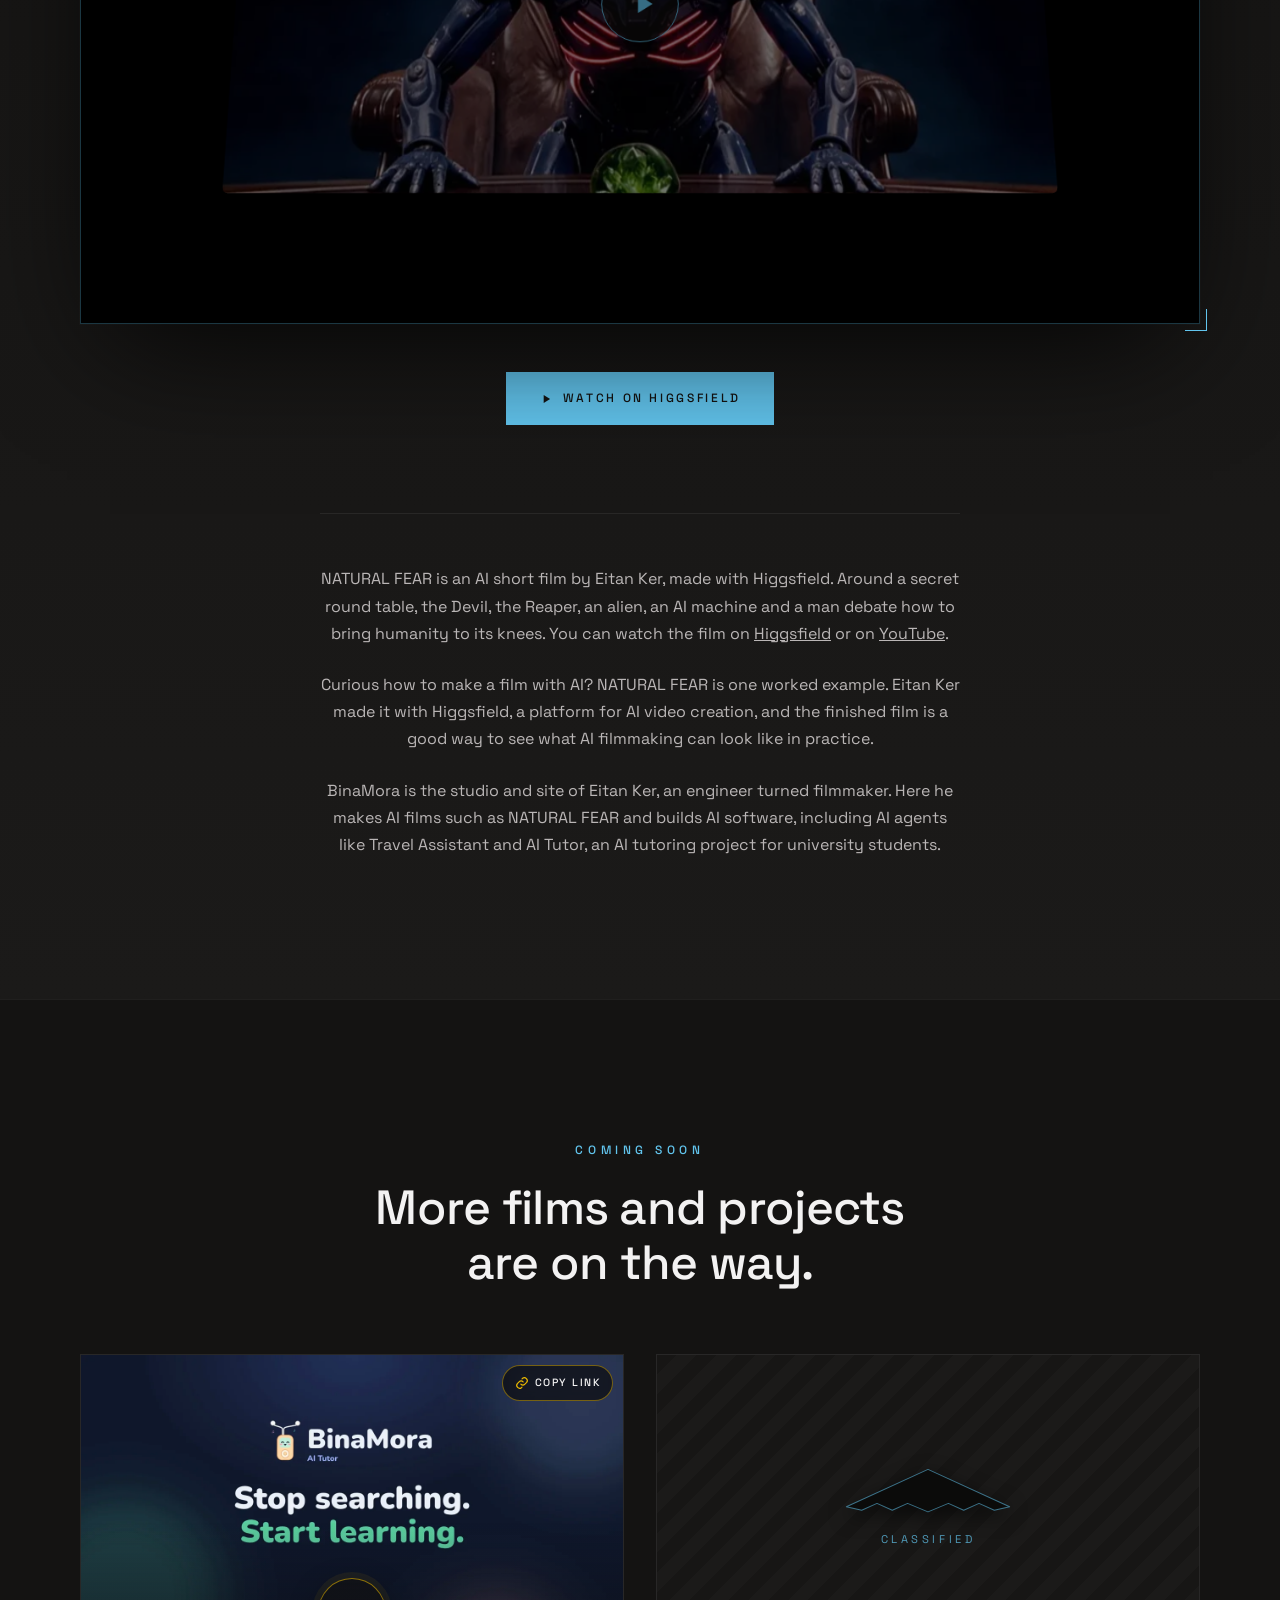
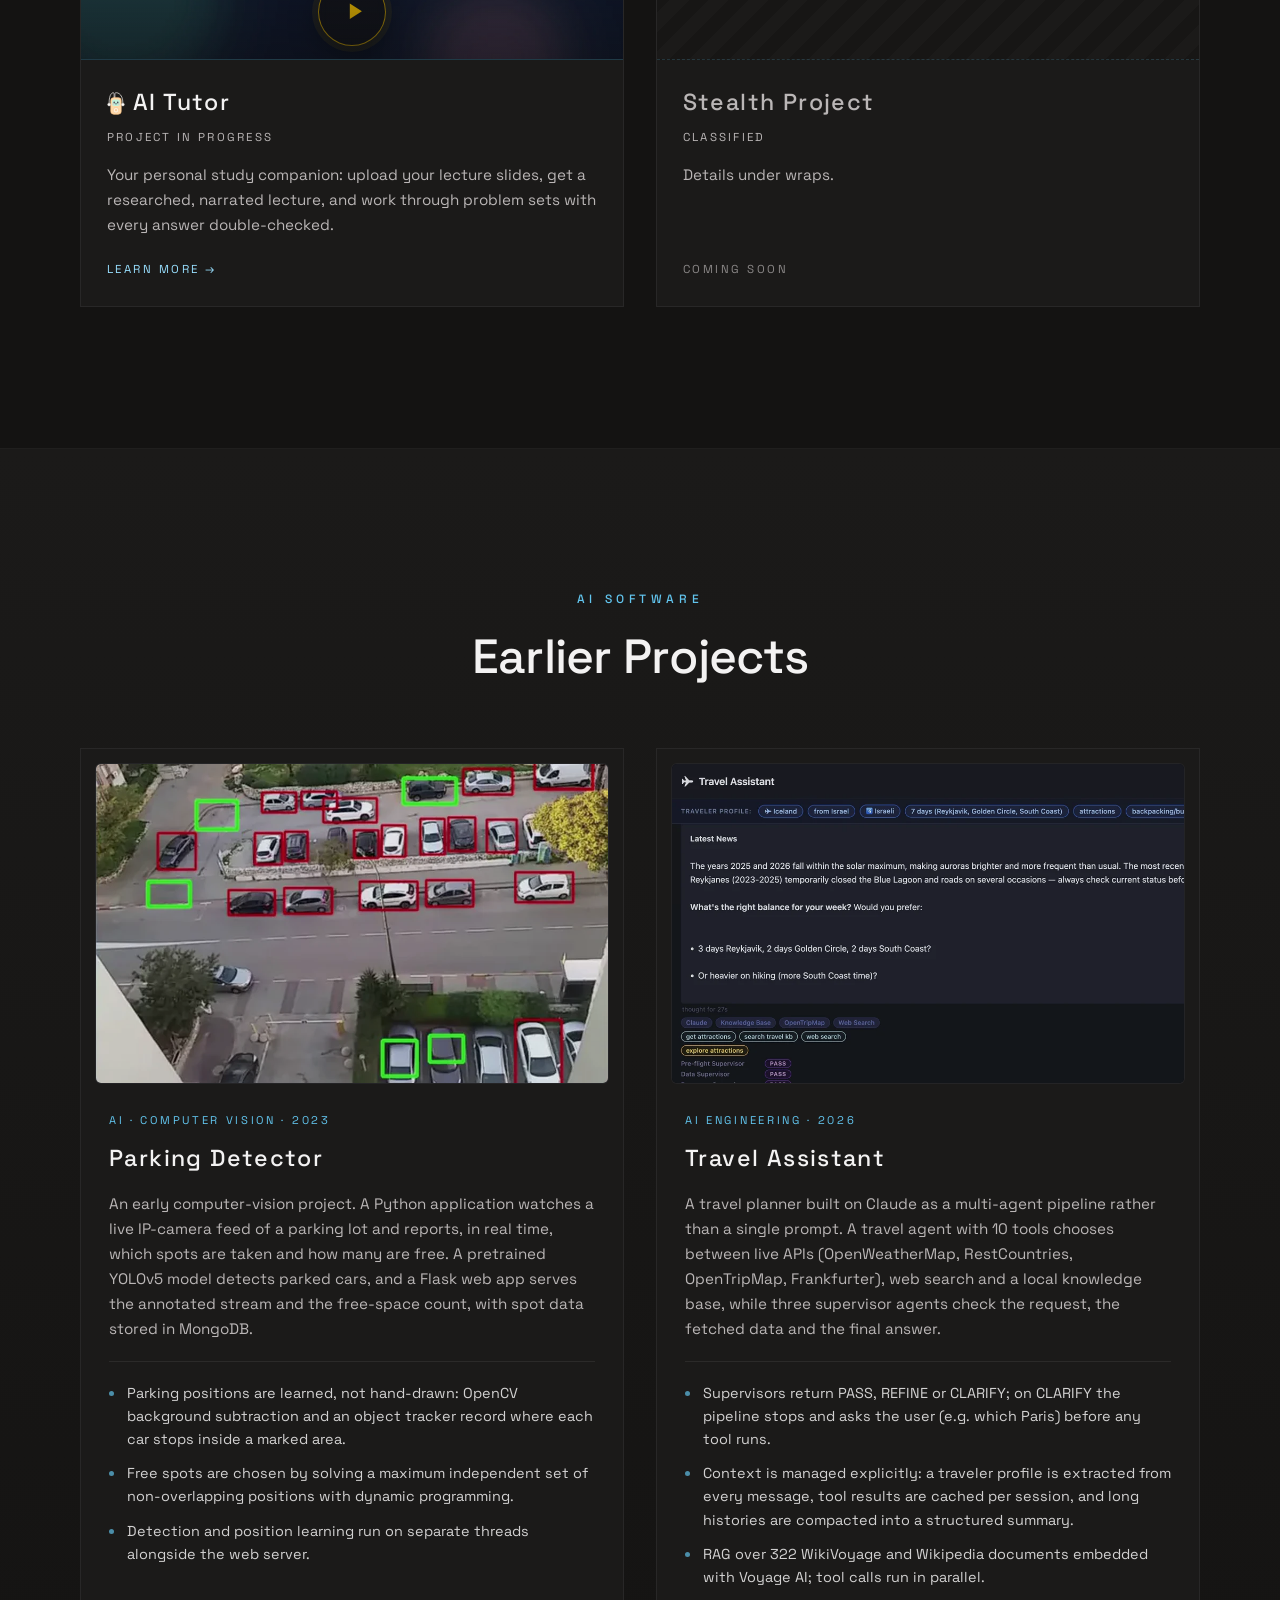
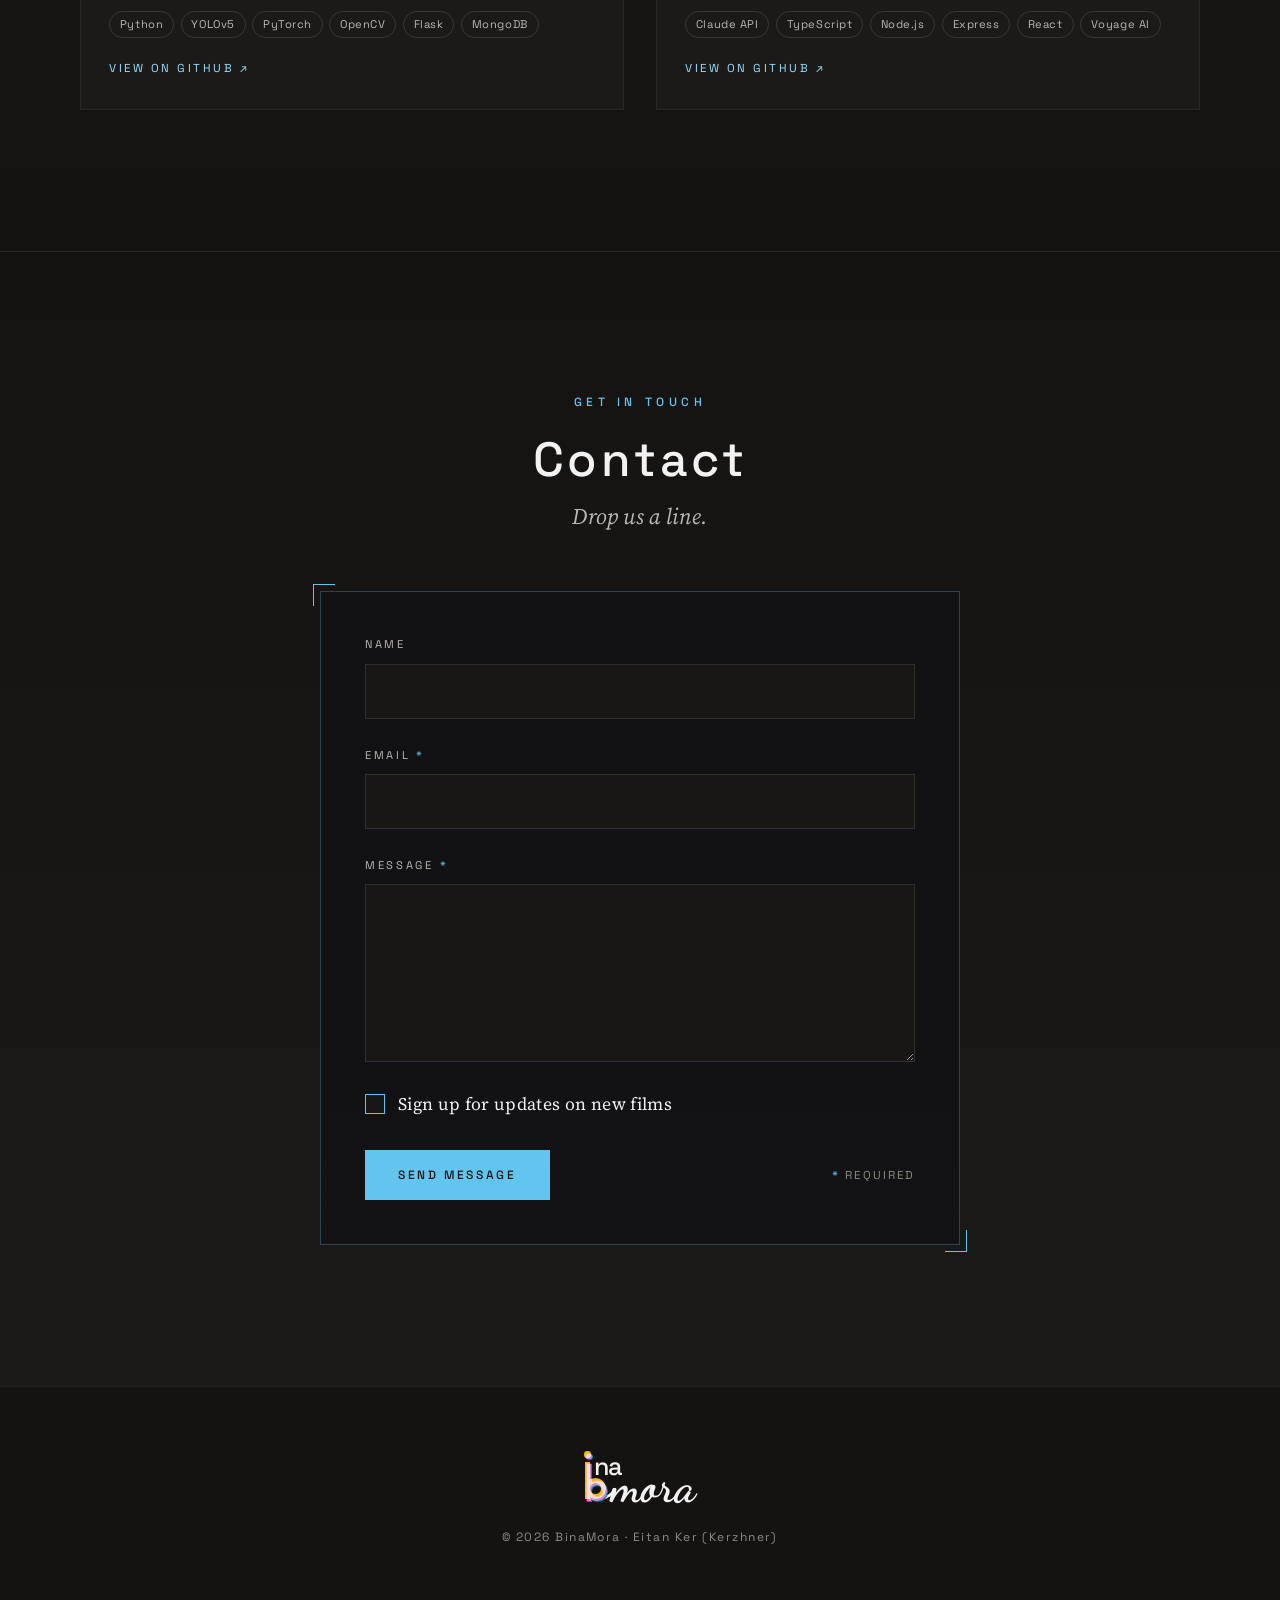
==== commit 74b207d2: "#tutor-video: smooth scroll + highlight only, no autoplay; video always unmuted at full volume" ====
--- a/index.html
+++ b/index.html
@@ -390,7 +390,7 @@
     <p class="footer__copy">© 2026 BinaMora · Eitan Ker (Kerzhner)</p>
   </footer>
 
-  <script src="main.js?v=5" defer></script>
+  <script src="main.js?v=6" defer></script>
   <script src="assets/bg/bg.js?v=7" defer></script>
 <!-- Cloudflare Web Analytics --><script defer src='https://static.cloudflareinsights.com/beacon.min.js' data-cf-beacon='{"token": "05b15c5d7b0f4cefab8ba37933cc589b"}'></script><!-- End Cloudflare Web Analytics -->
 </body>
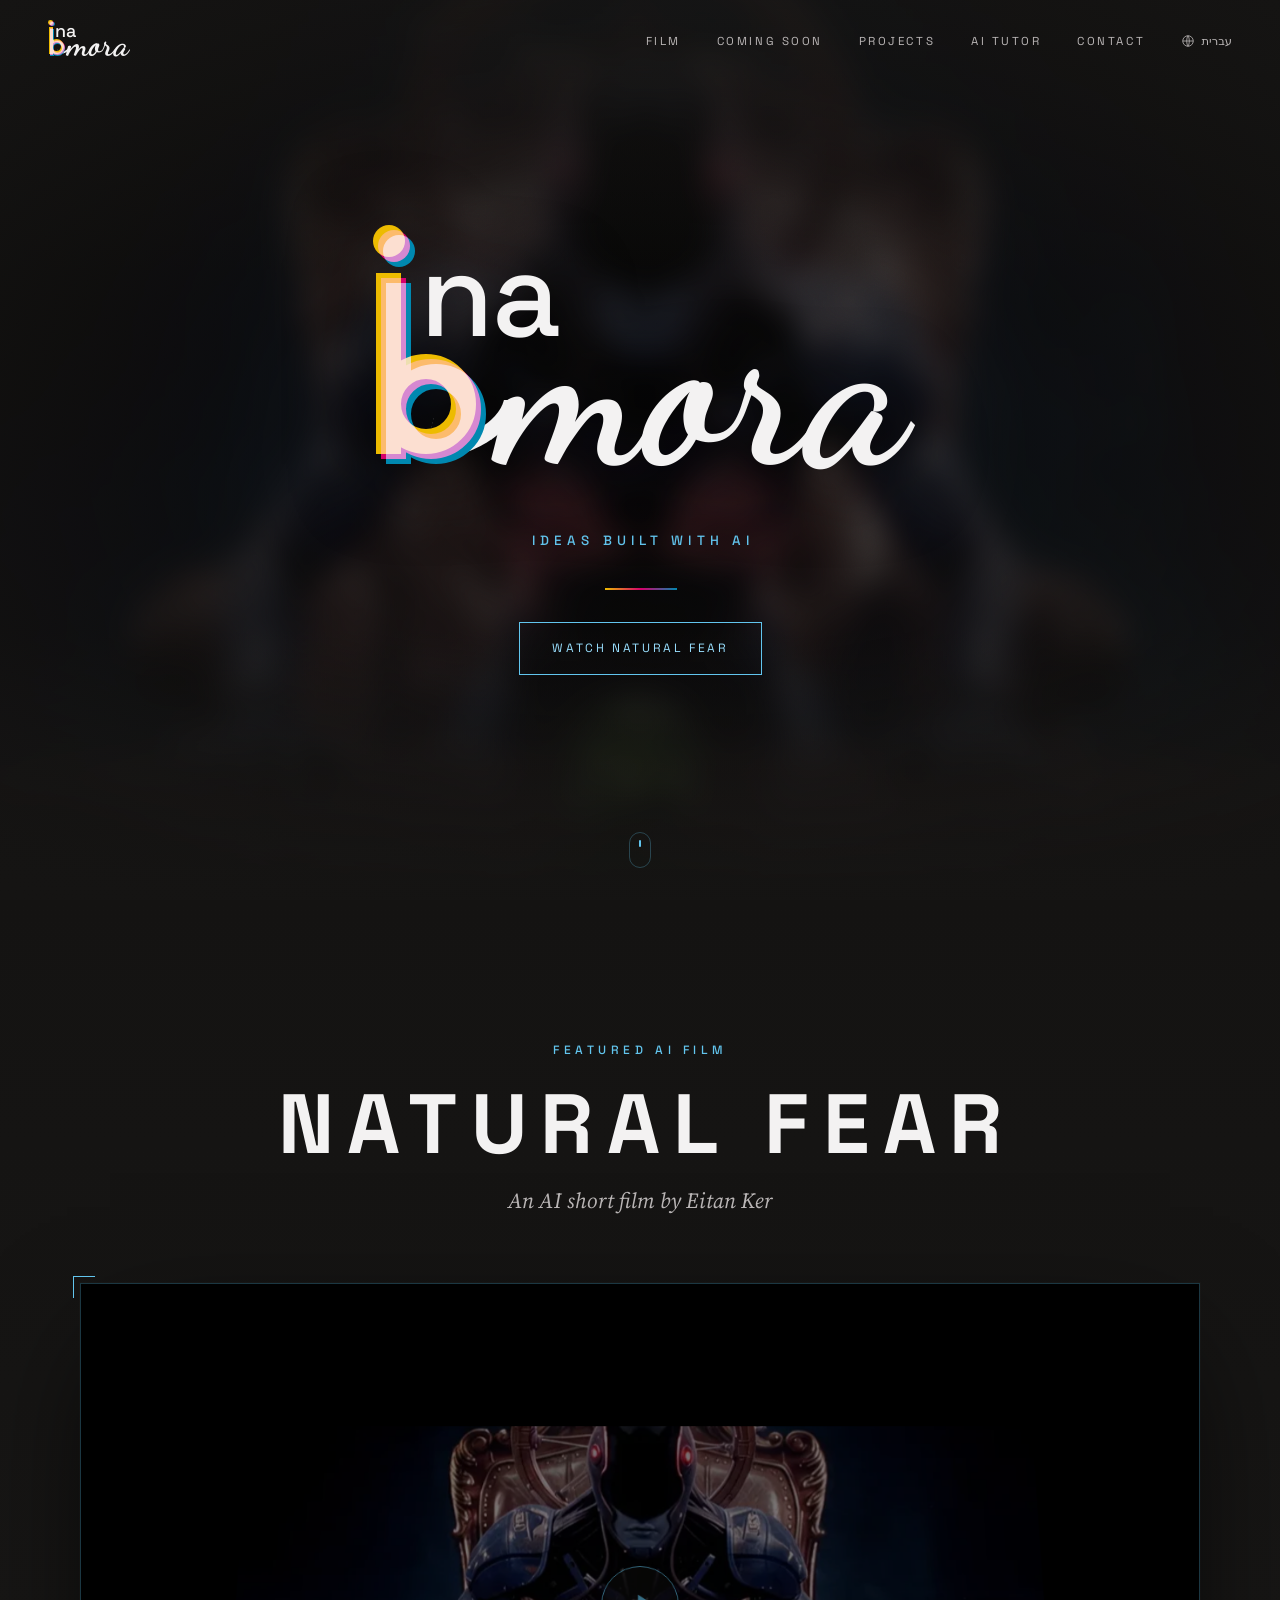
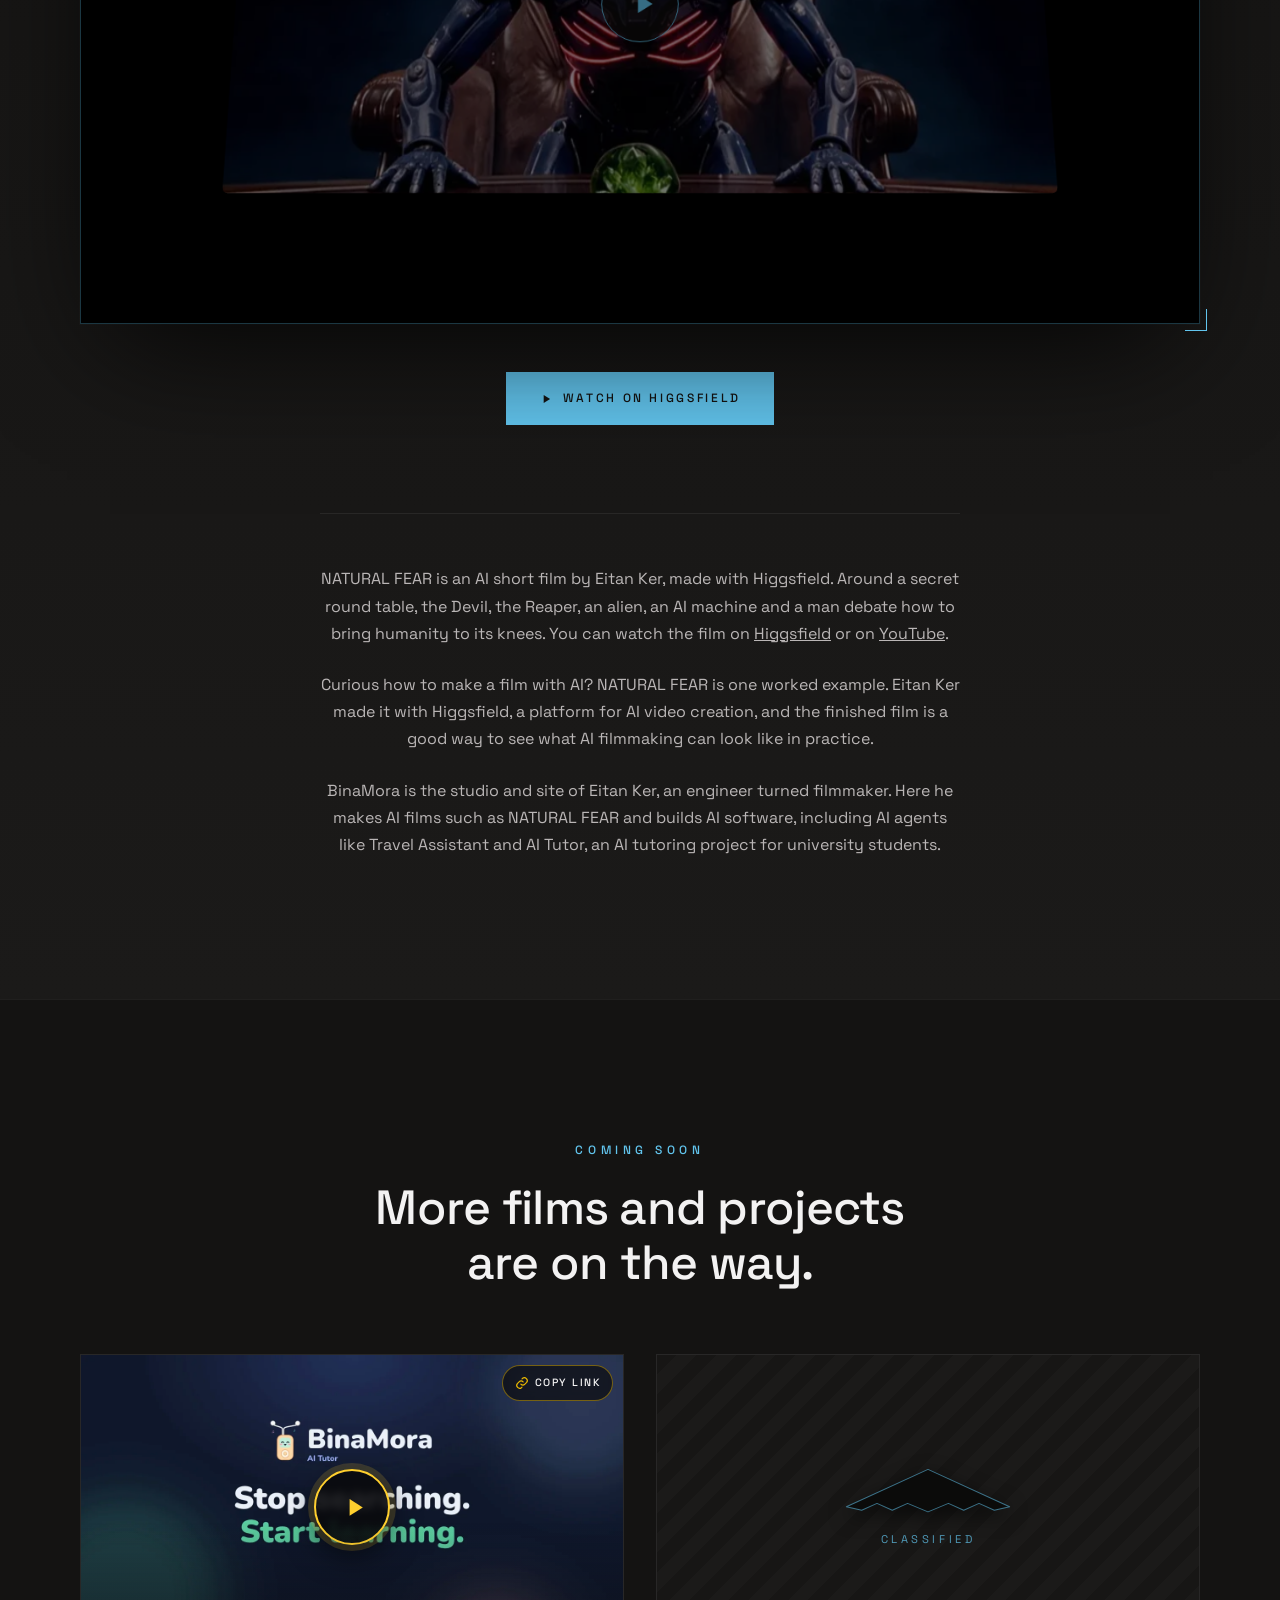
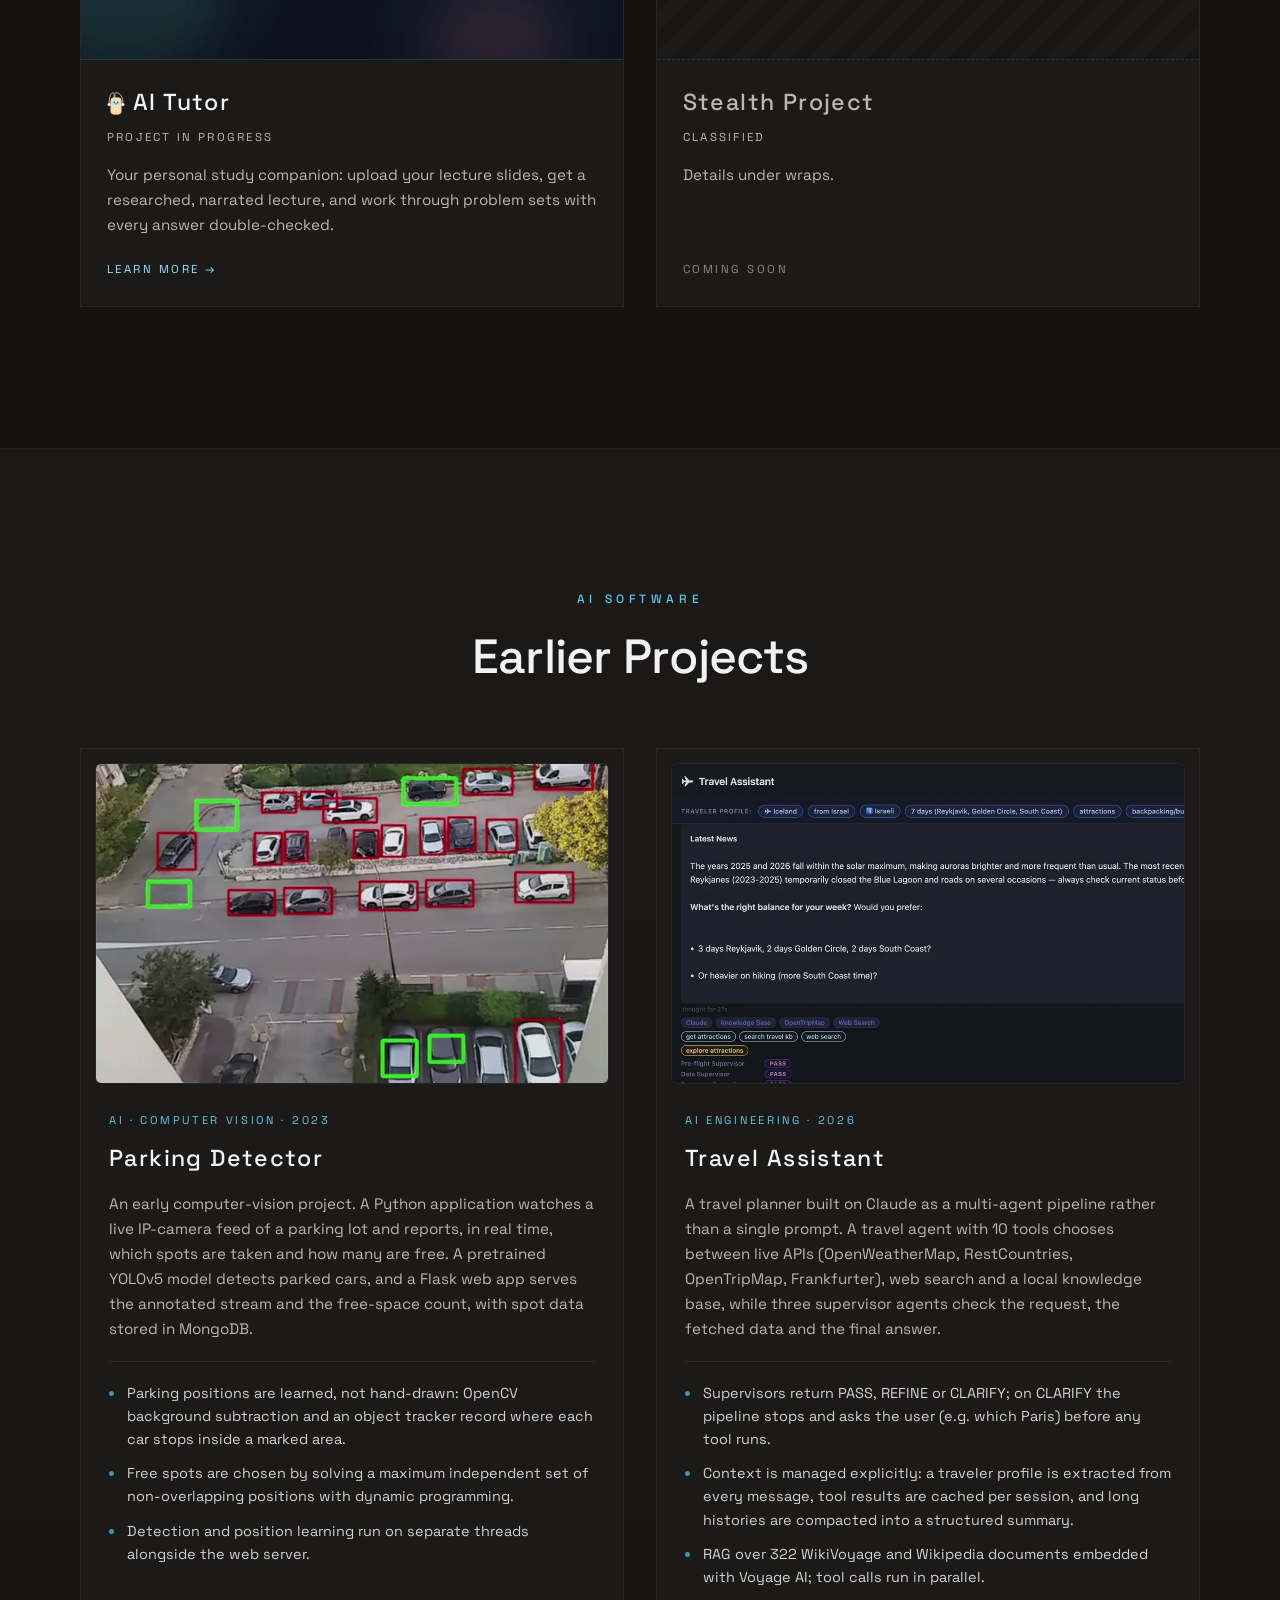
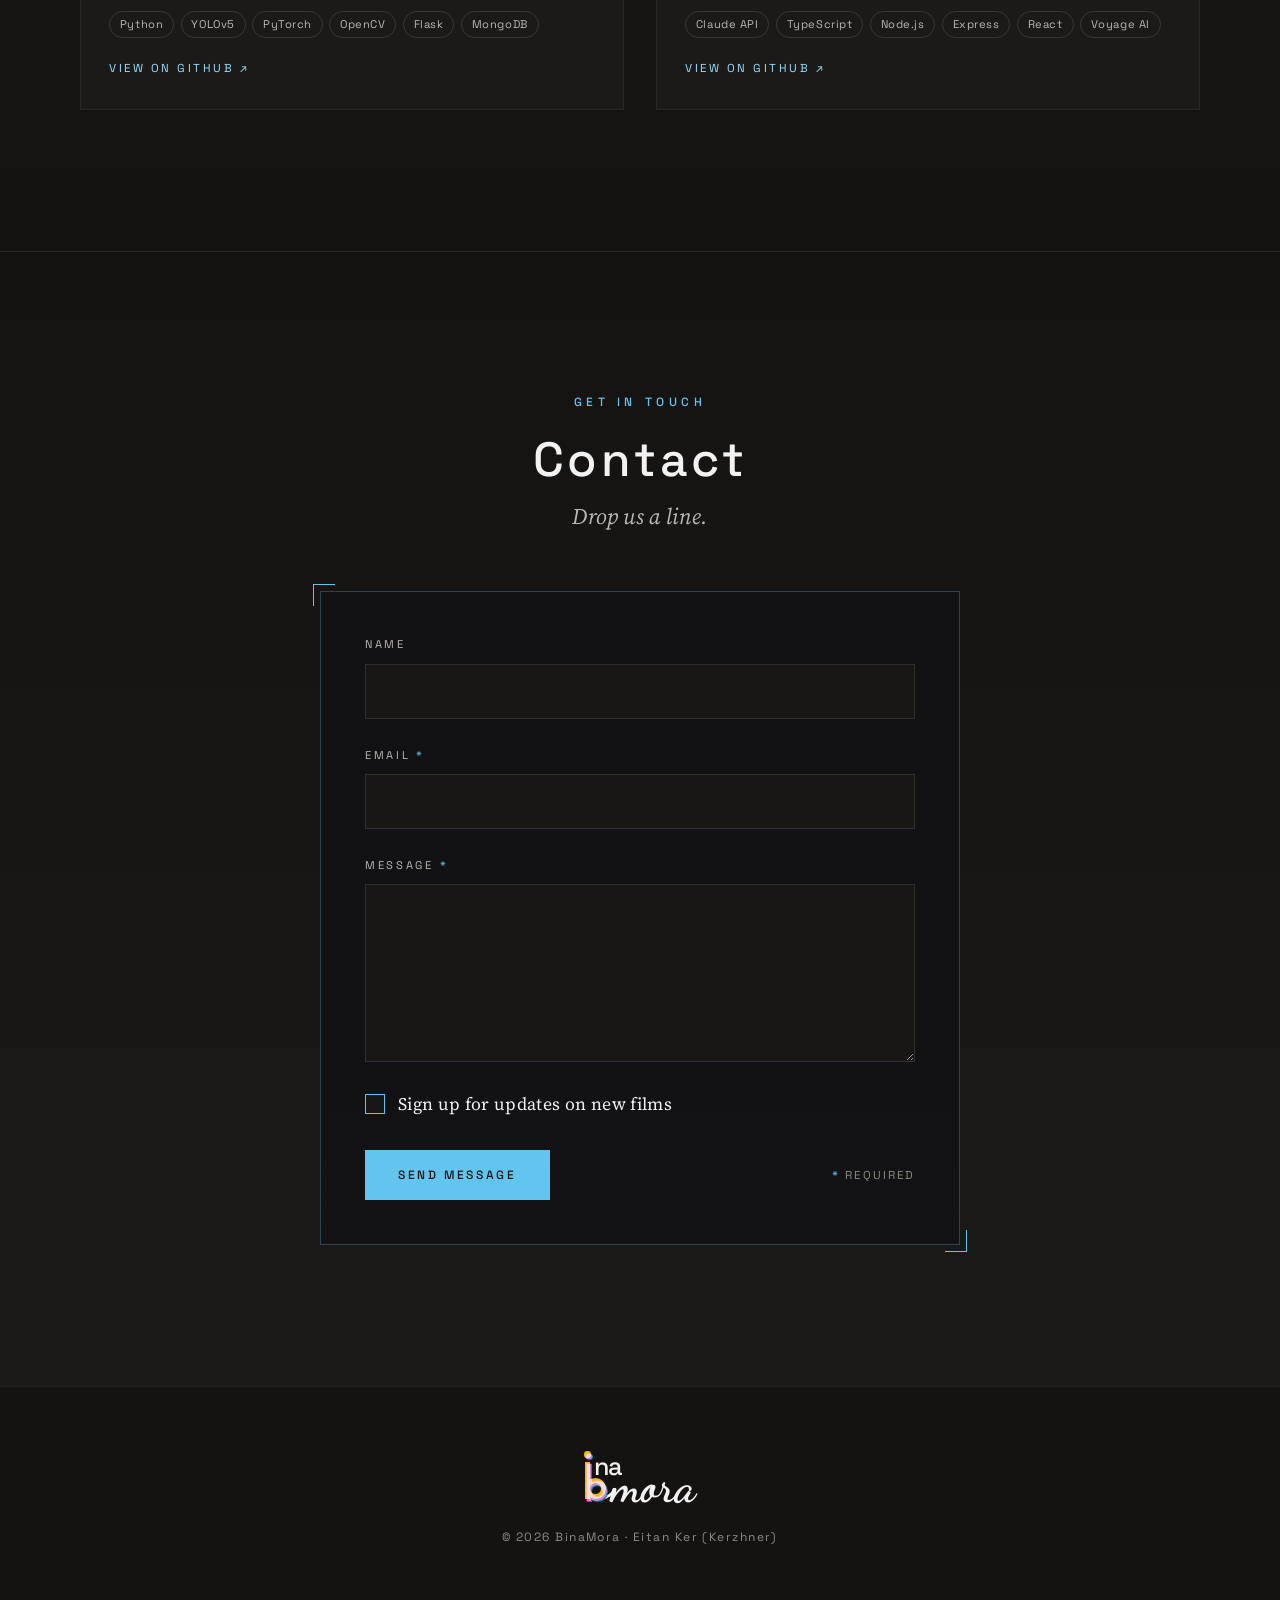
==== commit ced5b9a9: "Overlay player smaller and centred on phones/landscape (safe-area aware); play buttons dead centre w" ====
--- a/index.html
+++ b/index.html
@@ -154,7 +154,7 @@
   <link href="https://fonts.googleapis.com/css2?family=Space+Grotesk:wght@400;500;700&family=Source+Serif+4:ital,wght@1,400&display=swap" rel="stylesheet">
   <!-- Logo script face, subset to the four letters it draws -->
   <link href="https://fonts.googleapis.com/css2?family=Dancing+Script:wght@700&text=mora&display=block" rel="stylesheet">
-  <link rel="stylesheet" href="styles.css?v=4">
+  <link rel="stylesheet" href="styles.css?v=6">
   <link rel="stylesheet" href="assets/bg/bg.css">
 </head>
 <body>
--- a/styles.css
+++ b/styles.css
@@ -469,3 +469,74 @@
 .card__video.is-playing .card__copy{opacity:.55}
 .card__video.is-playing:hover .card__copy,.card__video.is-playing .card__copy:focus-visible{opacity:1}
 @media (pointer:coarse){.card__copy{min-height:44px;padding:.5rem .85rem}}
+/* ---- #tutor-video overlay player: ~90% of the viewport, dim blurred backdrop, branded controls ---- */
+html.tvp-open{overflow:hidden}
+.tvp{position:fixed;inset:0;z-index:1000;display:grid;place-items:center;background:rgba(6,6,8,.62);backdrop-filter:blur(10px) saturate(.8);-webkit-backdrop-filter:blur(10px) saturate(.8);opacity:0;transition:opacity .35s var(--ease)}
+.tvp.is-in{opacity:1}
+.tvp__panel{position:relative;width:min(90vw,calc(90vh * 16 / 9));aspect-ratio:16/9;max-height:90vh;border-radius:18px;overflow:hidden;background:#0b0b0d;border:1px solid rgba(237,187,0,.28);box-shadow:0 30px 90px rgba(0,0,0,.65),0 0 0 1px rgba(255,255,255,.04),0 0 60px rgba(237,187,0,.08);transform:scale(.97);transition:transform .45s var(--ease)}
+.tvp.is-in .tvp__panel{transform:none}
+.tvp__panel:fullscreen{width:100vw;height:100vh;max-height:none;aspect-ratio:auto;border-radius:0;border:0}
+.tvp__vid{position:absolute;inset:0;width:100%;height:100%;object-fit:contain;background:#0b0b0d;cursor:pointer}
+.tvp svg{width:100%;height:100%;fill:currentColor}
+.tvp svg .w{fill:none;stroke:currentColor;stroke-width:2;stroke-linecap:round;stroke-linejoin:round}
+.tvp__big{position:absolute;left:50%;top:50%;width:clamp(68px,9vmin,104px);height:clamp(68px,9vmin,104px);transform:translate(-50%,-50%);padding:clamp(18px,2.6vmin,28px);border-radius:50%;border:1.5px solid var(--c-yellow);background:rgba(14,13,12,.62);color:var(--c-yellow);cursor:pointer;box-shadow:0 0 0 8px rgba(237,187,0,.1),0 14px 40px rgba(0,0,0,.5);backdrop-filter:blur(6px);-webkit-backdrop-filter:blur(6px);transition:transform .25s var(--ease),background-color .25s,opacity .3s,box-shadow .25s}
+.tvp__big svg{margin-left:6%}
+.tvp__big:hover,.tvp__big:focus-visible{transform:translate(-50%,-50%) scale(1.06);background:rgba(237,187,0,.18);box-shadow:0 0 0 12px rgba(237,187,0,.14),0 14px 40px rgba(0,0,0,.5)}
+.tvp.is-playing .tvp__big{opacity:0;pointer-events:none}
+.tvp__close{position:absolute;top:clamp(10px,1.6vmin,18px);inset-inline-end:clamp(10px,1.6vmin,18px);z-index:3;width:44px;height:44px;padding:12px;border-radius:50%;border:1px solid rgba(255,255,255,.18);background:rgba(11,11,13,.62);color:#f3f2f2;cursor:pointer;backdrop-filter:blur(6px);-webkit-backdrop-filter:blur(6px);transition:background-color .2s,border-color .2s,color .2s,opacity .35s}
+.tvp__close:hover,.tvp__close:focus-visible{border-color:var(--c-yellow);color:var(--c-yellow);background:rgba(237,187,0,.14)}
+.tvp__bar{position:absolute;left:0;right:0;bottom:0;z-index:2;display:flex;align-items:center;gap:clamp(.4rem,1.2vw,.9rem);padding:2.6rem clamp(.7rem,1.8vw,1.3rem) clamp(.6rem,1.4vw,1rem);background:linear-gradient(180deg,transparent,rgba(6,6,8,.82));transition:opacity .35s var(--ease),transform .35s var(--ease)}
+.tvp.is-idle .tvp__bar,.tvp.is-idle .tvp__close{opacity:0;pointer-events:none}
+.tvp.is-idle .tvp__bar{transform:translateY(8px)}
+.tvp.is-idle{cursor:none}
+.tvp__btn{flex:none;width:40px;height:40px;padding:9px;border:0;border-radius:50%;background:transparent;color:#f3f2f2;cursor:pointer;transition:color .2s,background-color .2s}
+.tvp__btn:hover,.tvp__btn:focus-visible{color:var(--c-yellow);background:rgba(237,187,0,.12)}
+.tvp__seek{flex:1;min-width:60px;height:28px;display:flex;align-items:center;cursor:pointer;touch-action:none}
+.tvp__track{position:relative;width:100%;height:4px;border-radius:4px;background:rgba(255,255,255,.18);transition:height .2s}
+.tvp__seek:hover .tvp__track,.tvp.is-scrub .tvp__track,.tvp__seek:focus-visible .tvp__track{height:6px}
+.tvp__buf,.tvp__fill{position:absolute;top:0;bottom:0;inset-inline-start:0;border-radius:inherit}
+.tvp__buf{background:rgba(255,255,255,.18)}
+.tvp__fill{background:linear-gradient(90deg,#d99e00,var(--c-yellow));box-shadow:0 0 10px rgba(237,187,0,.45)}
+[dir="rtl"] .tvp__fill{background:linear-gradient(270deg,#d99e00,var(--c-yellow))}
+.tvp__knob{position:absolute;top:50%;width:14px;height:14px;margin-inline-start:-7px;border-radius:50%;background:var(--c-yellow);box-shadow:0 0 0 4px rgba(237,187,0,.22);transform:translateY(-50%) scale(0);transition:transform .2s}
+.tvp__seek:hover .tvp__knob,.tvp.is-scrub .tvp__knob,.tvp__seek:focus-visible .tvp__knob{transform:translateY(-50%) scale(1)}
+.tvp__seek:focus-visible{outline:none}.tvp__seek:focus-visible .tvp__track{outline:2px solid var(--c-yellow);outline-offset:6px}
+.tvp__time{flex:none;font:500 .78rem/1 var(--sans);letter-spacing:.04em;font-variant-numeric:tabular-nums;color:#f3f2f2;white-space:nowrap}
+.tvp__time .tvp__dur{color:rgba(243,242,242,.6)}
+.tvp__volw{flex:none;display:flex;align-items:center;gap:.2rem}
+.tvp__vol{--v:100%;width:84px;height:4px;margin:0;-webkit-appearance:none;appearance:none;border-radius:4px;cursor:pointer;background:linear-gradient(90deg,var(--c-yellow) var(--v),rgba(255,255,255,.2) var(--v))}
+[dir="rtl"] .tvp__vol{background:linear-gradient(270deg,var(--c-yellow) var(--v),rgba(255,255,255,.2) var(--v))}
+.tvp__vol::-webkit-slider-thumb{-webkit-appearance:none;width:12px;height:12px;border-radius:50%;background:var(--c-yellow);border:0}
+.tvp__vol::-moz-range-thumb{width:12px;height:12px;border-radius:50%;background:var(--c-yellow);border:0}
+@media (max-width:700px),(pointer:coarse){
+  .tvp__panel{width:94vw;border-radius:14px}
+  .tvp__bar{gap:.3rem;padding:2rem .5rem .45rem}
+  .tvp__btn{width:44px;height:44px;padding:11px}
+  .tvp__vol{display:none}
+  .tvp__time{font-size:.72rem}
+  .tvp__close{width:44px;height:44px}
+}
+@media (prefers-reduced-motion:reduce){.tvp,.tvp__panel,.tvp__bar{transition:none}}
+.tvp:not(.is-started) .tvp__big{top:80%}
+.tvp:not(.is-started) .tvp__big:hover,.tvp:not(.is-started) .tvp__big:focus-visible{transform:translate(-50%,-50%) scale(1.06)}
+@media (max-width:700px),(pointer:coarse){.tvp:not(.is-started) .tvp__big{top:76%;width:56px;height:56px;padding:15px}}
+.tvp__big{z-index:3}
+.tvp:not(.is-started) .tvp__bar{opacity:0;pointer-events:none}
+.tvp button:focus-visible,.tvp input:focus-visible{outline:2px solid var(--c-yellow);outline-offset:3px}
+@media (max-width:700px),(pointer:coarse){.tvp:not(.is-started) .tvp__big{top:auto;bottom:6px;width:46px;height:46px;padding:13px;transform:translateX(-50%);box-shadow:0 0 0 5px rgba(237,187,0,.1),0 8px 24px rgba(0,0,0,.5)}.tvp:not(.is-started) .tvp__big:hover,.tvp:not(.is-started) .tvp__big:focus-visible{transform:translateX(-50%) scale(1.06)}.tvp__close{width:40px;height:40px;padding:11px;top:8px;inset-inline-end:8px}}
+/* overlay player on phones and short/landscape screens: smaller panel, centred with generous top/bottom margins, safe-area aware */
+@media (max-width:600px),(max-height:500px){
+  .tvp{--tvp-m:13vh;padding:calc(var(--tvp-m) + env(safe-area-inset-top,0px)) calc(7vw + env(safe-area-inset-right,0px)) calc(var(--tvp-m) + env(safe-area-inset-bottom,0px)) calc(7vw + env(safe-area-inset-left,0px));box-sizing:border-box}
+  @supports (height:100dvh){.tvp{--tvp-m:13dvh}}
+  .tvp__panel{width:min(86vw,calc((100vh - 2 * var(--tvp-m) - env(safe-area-inset-top,0px) - env(safe-area-inset-bottom,0px)) * 16 / 9));max-height:none;border-radius:14px}
+  @supports (height:100dvh){.tvp__panel{width:min(86vw,calc((100dvh - 2 * var(--tvp-m) - env(safe-area-inset-top,0px) - env(safe-area-inset-bottom,0px)) * 16 / 9))}}
+  .tvp__bar{padding:1.8rem .55rem .5rem}
+  .tvp__close{top:8px;inset-inline-end:8px}
+}
+/* play buttons: dead centre on the card panel and on the overlay before first play; brighter gold on a solid dark disc */
+.card__play{inset:0;margin:auto;transform:none;width:clamp(58px,6.2vw,76px);height:clamp(58px,6.2vw,76px);background:rgba(10,10,12,.88);border:2px solid #ffcf2e;box-shadow:0 0 0 6px rgba(255,207,46,.16),0 10px 30px rgba(0,0,0,.6)}
+.card__play svg{fill:#ffcf2e}
+.card__play:hover,.card__play:focus-visible{transform:scale(1.07);background:rgba(10,10,12,.94);box-shadow:0 0 0 9px rgba(255,207,46,.24),0 10px 30px rgba(0,0,0,.6)}
+.tvp__big,.tvp:not(.is-started) .tvp__big{top:50%;bottom:auto;transform:translate(-50%,-50%);background:rgba(10,10,12,.88);border:2px solid #ffcf2e;color:#ffcf2e;box-shadow:0 0 0 8px rgba(255,207,46,.16),0 14px 40px rgba(0,0,0,.6)}
+.tvp__big:hover,.tvp__big:focus-visible,.tvp:not(.is-started) .tvp__big:hover,.tvp:not(.is-started) .tvp__big:focus-visible{transform:translate(-50%,-50%) scale(1.06);background:rgba(10,10,12,.94);box-shadow:0 0 0 12px rgba(255,207,46,.24),0 14px 40px rgba(0,0,0,.6)}
+@media (max-width:600px),(max-height:500px){.tvp__big,.tvp:not(.is-started) .tvp__big{width:58px;height:58px;padding:16px}}
